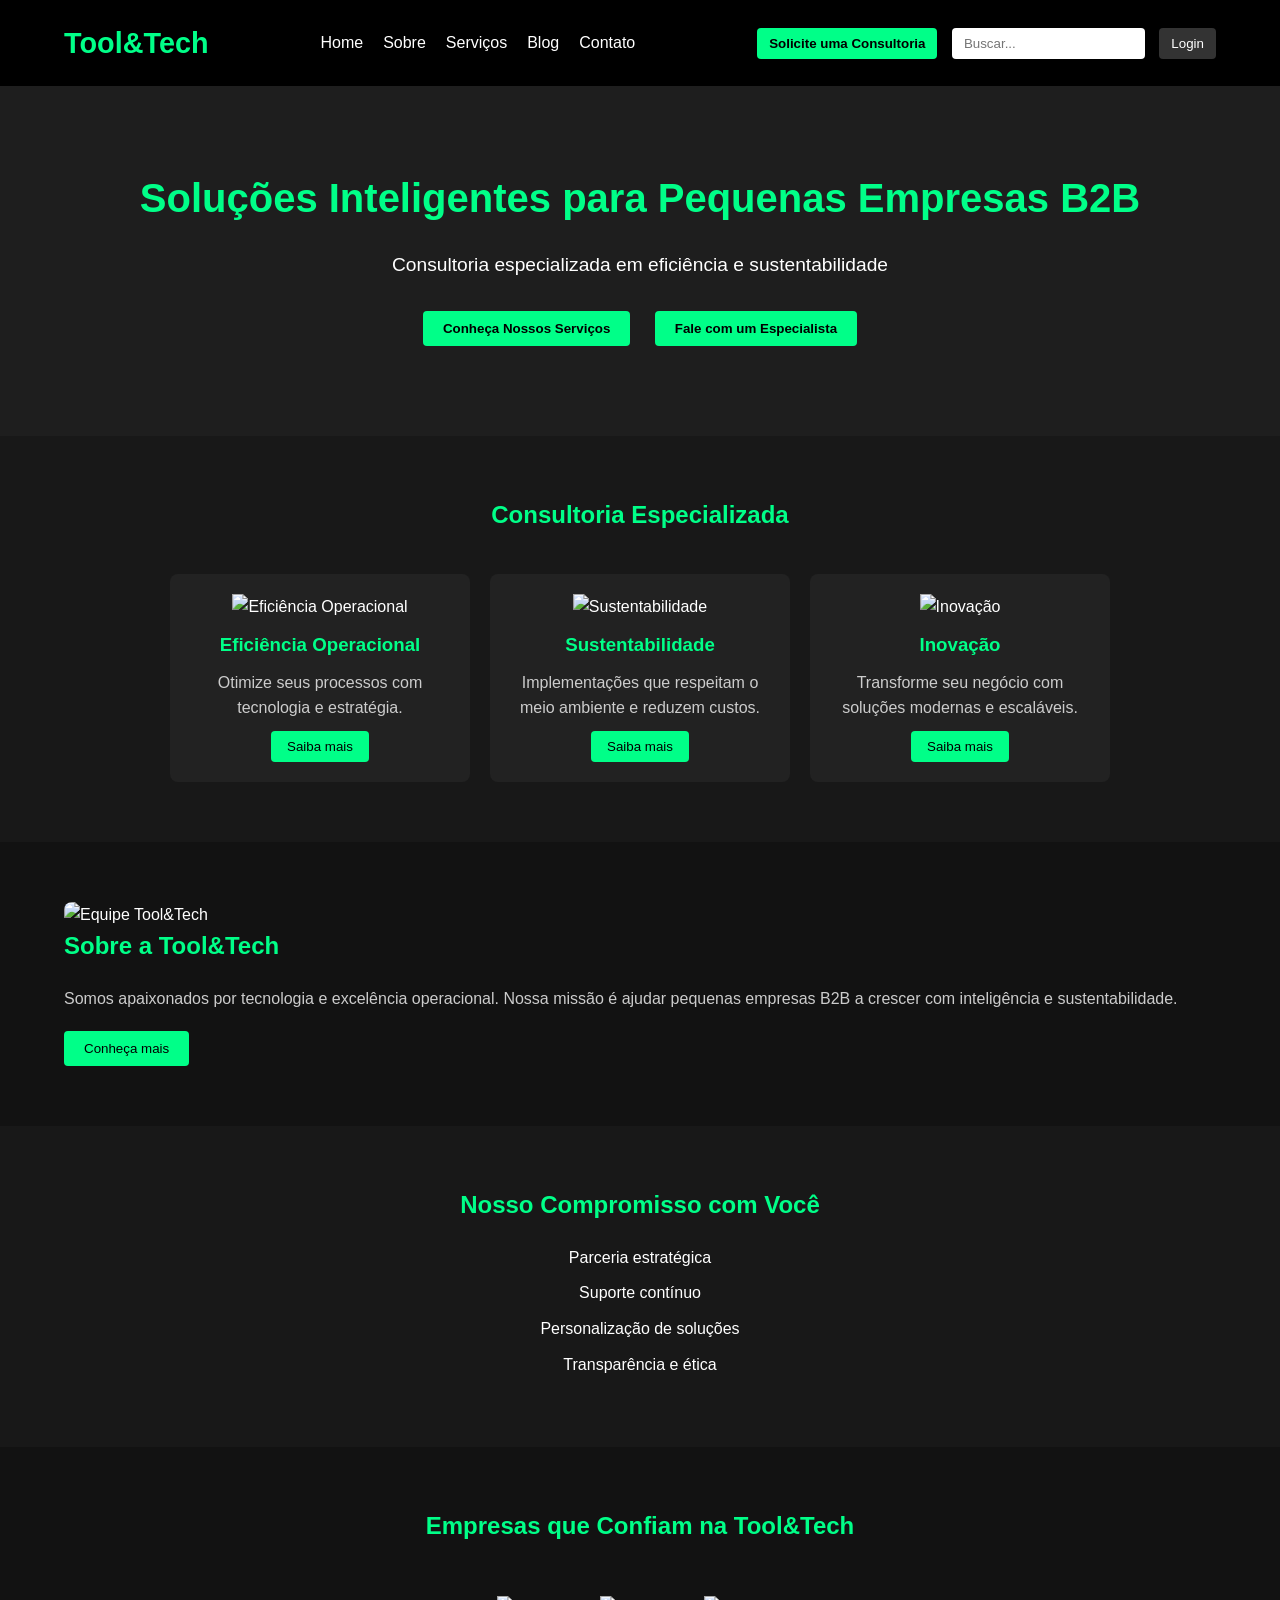
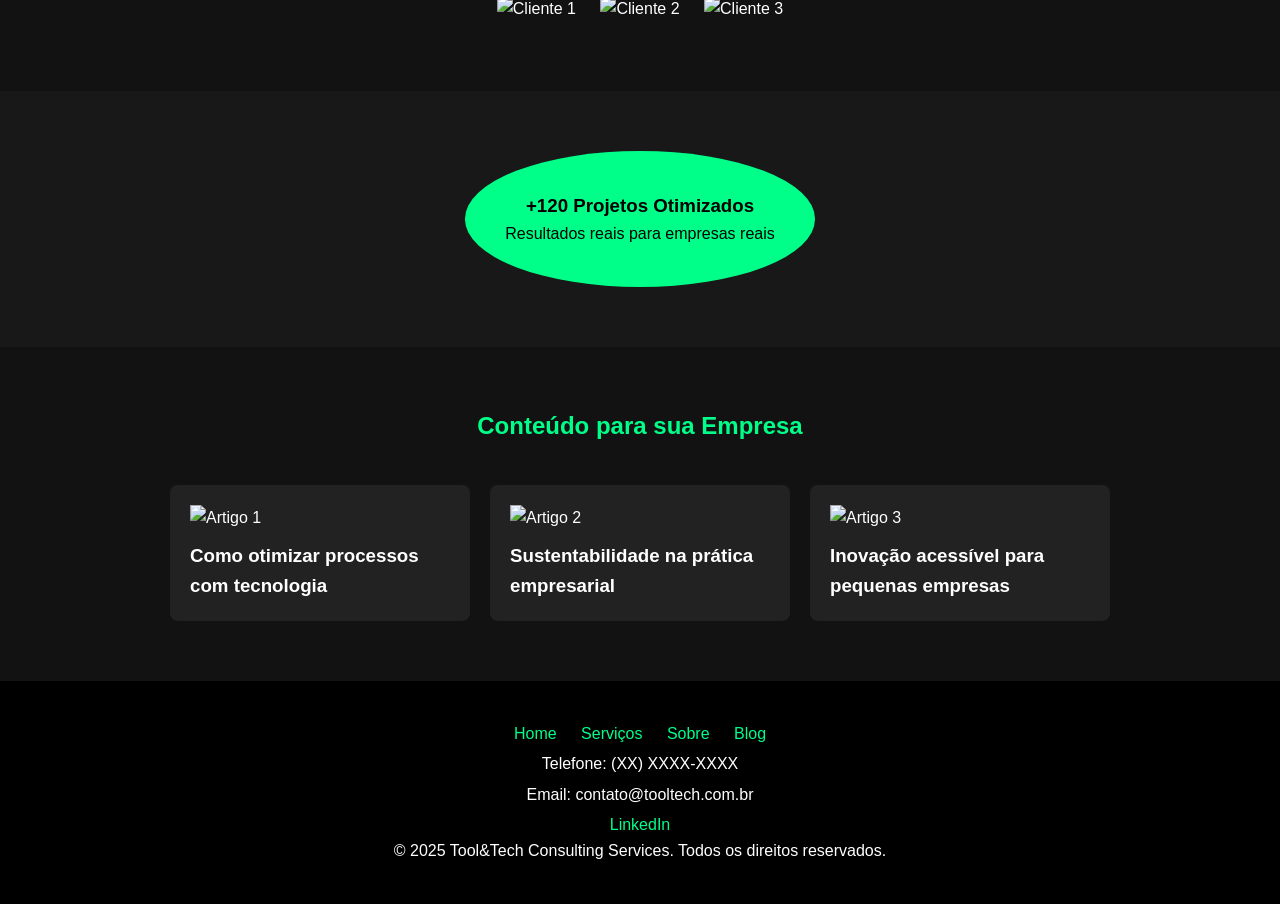
==== index.html @ eaca9ed3 "Rename tooltech_site_visual.html to index.html" ====
<!DOCTYPE html>
<html lang="pt-br">
<head>
  <meta charset="UTF-8">
  <meta name="viewport" content="width=device-width, initial-scale=1.0">
  <title>Tool&Tech Consulting Services</title>
  <link rel="stylesheet" href="styles.css">
</head>
<body>

  <!-- HEADER -->
  <header>
    <nav>
      <div class="logo">Tool&Tech</div>
      <ul class="menu">
        <li><a href="#home">Home</a></li>
        <li><a href="#sobre">Sobre</a></li>
        <li><a href="#servicos">Serviços</a></li>
        <li><a href="#blog">Blog</a></li>
        <li><a href="#contato">Contato</a></li>
      </ul>
      <div class="acoes">
        <button class="btn-destaque">Solicite uma Consultoria</button>
        <input type="search" placeholder="Buscar...">
        <button class="login">Login</button>
      </div>
    </nav>
  </header>

  <!-- HERO SECTION -->
  <section id="home" class="hero">
    <div class="hero-content">
      <h1>Soluções Inteligentes para Pequenas Empresas B2B</h1>
      <p>Consultoria especializada em eficiência e sustentabilidade</p>
      <button>Conheça Nossos Serviços</button>
      <button>Fale com um Especialista</button>
    </div>
  </section>

  <!-- SERVIÇOS -->
  <section id="servicos" class="servicos">
    <h2>Consultoria Especializada</h2>
    <div class="cards-servicos">
      <div class="card">
        <img src="icone1.png" alt="Eficiência Operacional">
        <h3>Eficiência Operacional</h3>
        <p>Otimize seus processos com tecnologia e estratégia.</p>
        <button>Saiba mais</button>
      </div>
      <div class="card">
        <img src="icone2.png" alt="Sustentabilidade">
        <h3>Sustentabilidade</h3>
        <p>Implementações que respeitam o meio ambiente e reduzem custos.</p>
        <button>Saiba mais</button>
      </div>
      <div class="card">
        <img src="icone3.png" alt="Inovação">
        <h3>Inovação</h3>
        <p>Transforme seu negócio com soluções modernas e escaláveis.</p>
        <button>Saiba mais</button>
      </div>
    </div>
  </section>

  <!-- SOBRE A EMPRESA -->
  <section id="sobre" class="sobre">
    <div class="conteudo-sobre">
      <img src="imagem-equipe.jpg" alt="Equipe Tool&Tech">
      <div>
        <h2>Sobre a Tool&Tech</h2>
        <p>Somos apaixonados por tecnologia e excelência operacional. Nossa missão é ajudar pequenas empresas B2B a crescer com inteligência e sustentabilidade.</p>
        <button>Conheça mais</button>
      </div>
    </div>
  </section>

  <!-- VALORES E BENEFÍCIOS -->
  <section class="valores">
    <h2>Nosso Compromisso com Você</h2>
    <ul>
      <li>Parceria estratégica</li>
      <li>Suporte contínuo</li>
      <li>Personalização de soluções</li>
      <li>Transparência e ética</li>
    </ul>
  </section>

  <!-- CLIENTES -->
  <section class="clientes">
    <h2>Empresas que Confiam na Tool&Tech</h2>
    <div class="logos-clientes">
      <img src="cliente1.png" alt="Cliente 1">
      <img src="cliente2.png" alt="Cliente 2">
      <img src="cliente3.png" alt="Cliente 3">
    </div>
  </section>

  <!-- MÉTRICAS -->
  <section class="metricas">
    <div class="circulo-metricas">
      <h3>+120 Projetos Otimizados</h3>
      <p>Resultados reais para empresas reais</p>
    </div>
  </section>

  <!-- BLOG -->
  <section id="blog" class="blog">
    <h2>Conteúdo para sua Empresa</h2>
    <div class="artigos">
      <article>
        <img src="artigo1.jpg" alt="Artigo 1">
        <h3>Como otimizar processos com tecnologia</h3>
      </article>
      <article>
        <img src="artigo2.jpg" alt="Artigo 2">
        <h3>Sustentabilidade na prática empresarial</h3>
      </article>
      <article>
        <img src="artigo3.jpg" alt="Artigo 3">
        <h3>Inovação acessível para pequenas empresas</h3>
      </article>
    </div>
  </section>

  <!-- RODAPÉ -->
  <footer id="contato">
    <div class="links-rapidos">
      <a href="#home">Home</a>
      <a href="#servicos">Serviços</a>
      <a href="#sobre">Sobre</a>
      <a href="#blog">Blog</a>
    </div>
    <div class="contato">
      <p>Telefone: (XX) XXXX-XXXX</p>
      <p>Email: contato@tooltech.com.br</p>
      <a href="https://linkedin.com">LinkedIn</a>
    </div>
    <p>&copy; 2025 Tool&Tech Consulting Services. Todos os direitos reservados.</p>
  </footer>

</body>
</html>
---- styles.css ----
/* Base Reset */
* {
  margin: 0;
  padding: 0;
  box-sizing: border-box;
}

/* Body and Background */
body {
  font-family: 'Segoe UI', Tahoma, Geneva, Verdana, sans-serif;
  background-color: #121212; /* Dark background */
  color: #ffffff; /* White text */
  line-height: 1.6;
}

/* Header */
header {
  background-color: #000000;
  padding: 20px 0;
}

nav {
  display: flex;
  justify-content: space-between;
  align-items: center;
  padding: 0 5%;
}

nav .logo {
  font-size: 1.8em;
  font-weight: bold;
  color: #00ff88; /* Green accent */
}

nav .menu {
  list-style: none;
  display: flex;
  gap: 20px;
}

nav .menu li a {
  color: #ffffff;
  text-decoration: none;
  font-weight: 500;
}

nav .acoes button,
nav .acoes input {
  margin-left: 10px;
  padding: 8px 12px;
  border: none;
  border-radius: 4px;
}

nav .acoes .btn-destaque {
  background-color: #00ff88;
  color: #000000;
  font-weight: bold;
}

nav .acoes .login {
  background-color: #333333;
  color: #ffffff;
}

/* Hero Section */
.hero {
  background-color: #1e1e1e;
  padding: 80px 5%;
  text-align: center;
}

.hero h1 {
  font-size: 2.5em;
  color: #00ff88;
}

.hero p {
  font-size: 1.2em;
  margin: 20px 0;
}

.hero button {
  background-color: #00ff88;
  color: #000000;
  padding: 10px 20px;
  margin: 10px;
  border: none;
  border-radius: 4px;
  font-weight: bold;
}

/* Serviços */
.servicos {
  padding: 60px 5%;
  background-color: #181818;
}

.servicos h2 {
  text-align: center;
  color: #00ff88;
  margin-bottom: 40px;
}

.cards-servicos {
  display: flex;
  flex-wrap: wrap;
  gap: 20px;
  justify-content: center;
}

.card {
  background-color: #222222;
  padding: 20px;
  border-radius: 8px;
  width: 300px;
  text-align: center;
  transition: transform 0.3s ease;
}

.card:hover {
  transform: scale(1.05);
  box-shadow: 0 0 10px #00ff88;
}

.card h3 {
  color: #00ff88;
  margin: 10px 0;
}

.card p {
  color: #cccccc;
}

.card button {
  background-color: #00ff88;
  color: #000000;
  border: none;
  padding: 8px 16px;
  margin-top: 10px;
  border-radius: 4px;
}

/* Sobre */
.sobre {
  display: flex;
  flex-wrap: wrap;
  align-items: center;
  padding: 60px 5%;
  background-color: #121212;
}

.conteudo-sobre img {
  max-width: 100%;
  border-radius: 8px;
  margin-right: 20px;
}

.conteudo-sobre div {
  flex: 1;
}

.conteudo-sobre h2 {
  color: #00ff88;
  margin-bottom: 20px;
}

.conteudo-sobre p {
  color: #cccccc;
}

.conteudo-sobre button {
  background-color: #00ff88;
  color: #000000;
  border: none;
  padding: 10px 20px;
  margin-top: 20px;
  border-radius: 4px;
}

/* Valores */
.valores {
  background-color: #181818;
  padding: 60px 5%;
  text-align: center;
}

.valores h2 {
  color: #00ff88;
  margin-bottom: 20px;
}

.valores ul {
  list-style: none;
  padding: 0;
}

.valores ul li {
  margin: 10px 0;
  color: #ffffff;
}

/* Clientes */
.clientes {
  background-color: #121212;
  padding: 60px 5%;
  text-align: center;
}

.clientes h2 {
  color: #00ff88;
  margin-bottom: 40px;
}

.logos-clientes img {
  max-width: 120px;
  margin: 10px;
}

/* Métricas */
.metricas {
  background-color: #181818;
  padding: 60px 5%;
  text-align: center;
}

.circulo-metricas {
  background-color: #00ff88;
  color: #000000;
  padding: 40px;
  border-radius: 50%;
  display: inline-block;
}

/* Blog */
.blog {
  background-color: #121212;
  padding: 60px 5%;
}

.blog h2 {
  text-align: center;
  color: #00ff88;
  margin-bottom: 40px;
}

.artigos {
  display: flex;
  flex-wrap: wrap;
  gap: 20px;
  justify-content: center;
}

.artigos article {
  background-color: #222222;
  padding: 20px;
  border-radius: 8px;
  width: 300px;
}

.artigos article h3 {
  color: #ffffff;
  margin-top: 10px;
}

/* Rodapé */
footer {
  background-color: #000000;
  color: #ffffff;
  padding: 40px 5%;
  text-align: center;
}

footer a {
  color: #00ff88;
  text-decoration: none;
  margin: 0 10px;
}

footer .contato p {
  margin: 5px 0;
}
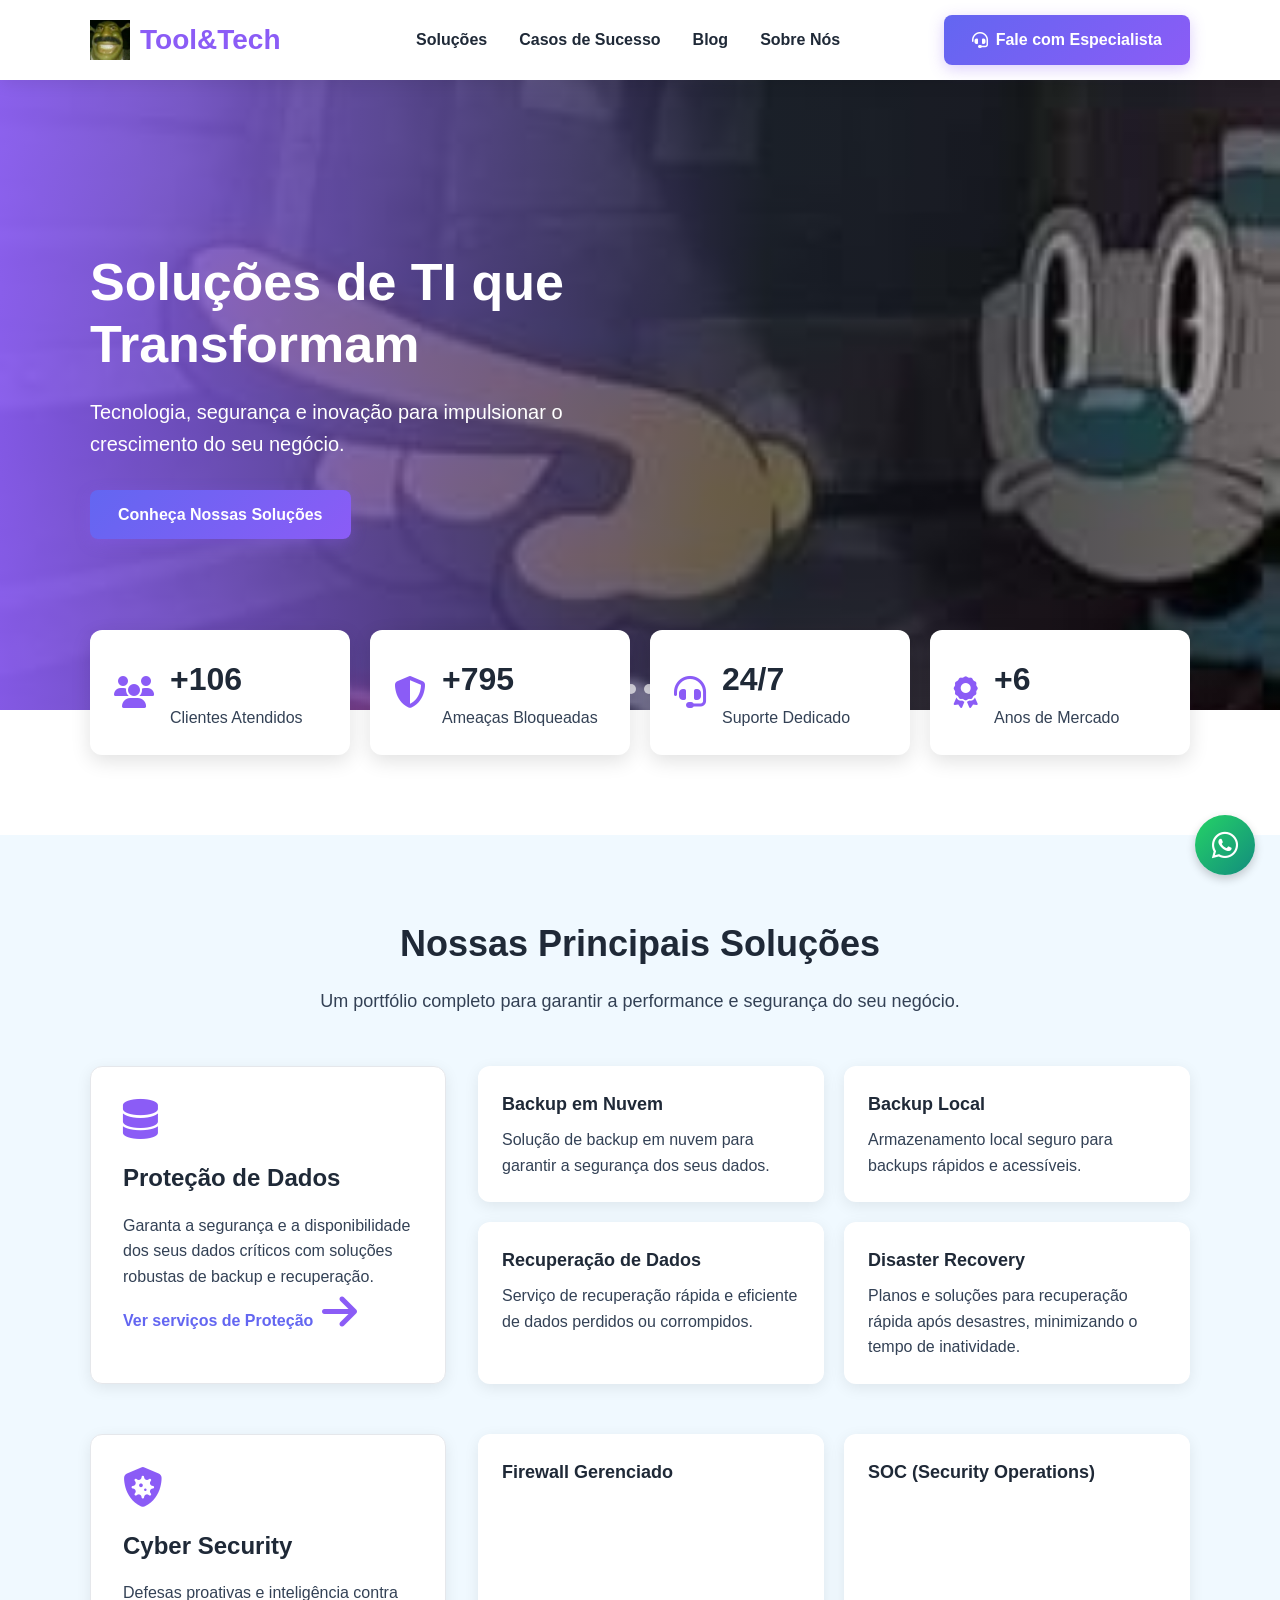
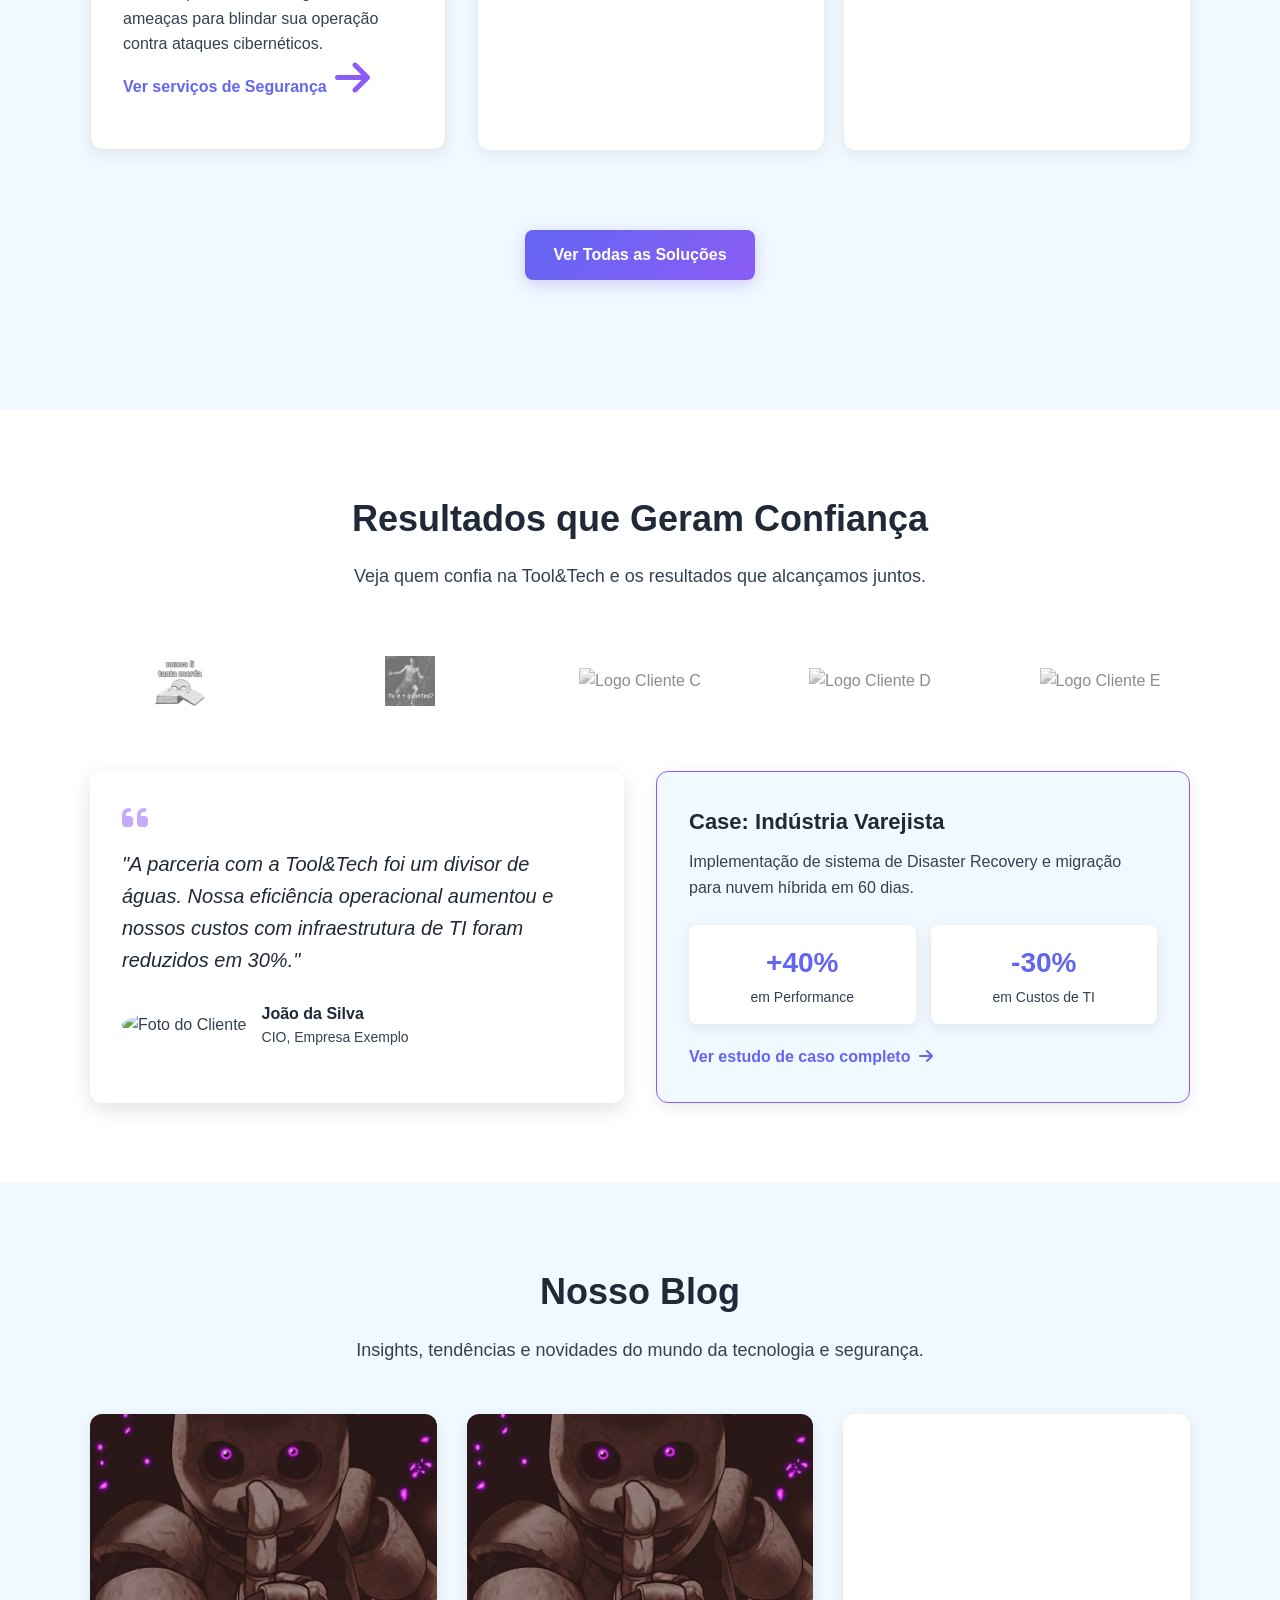
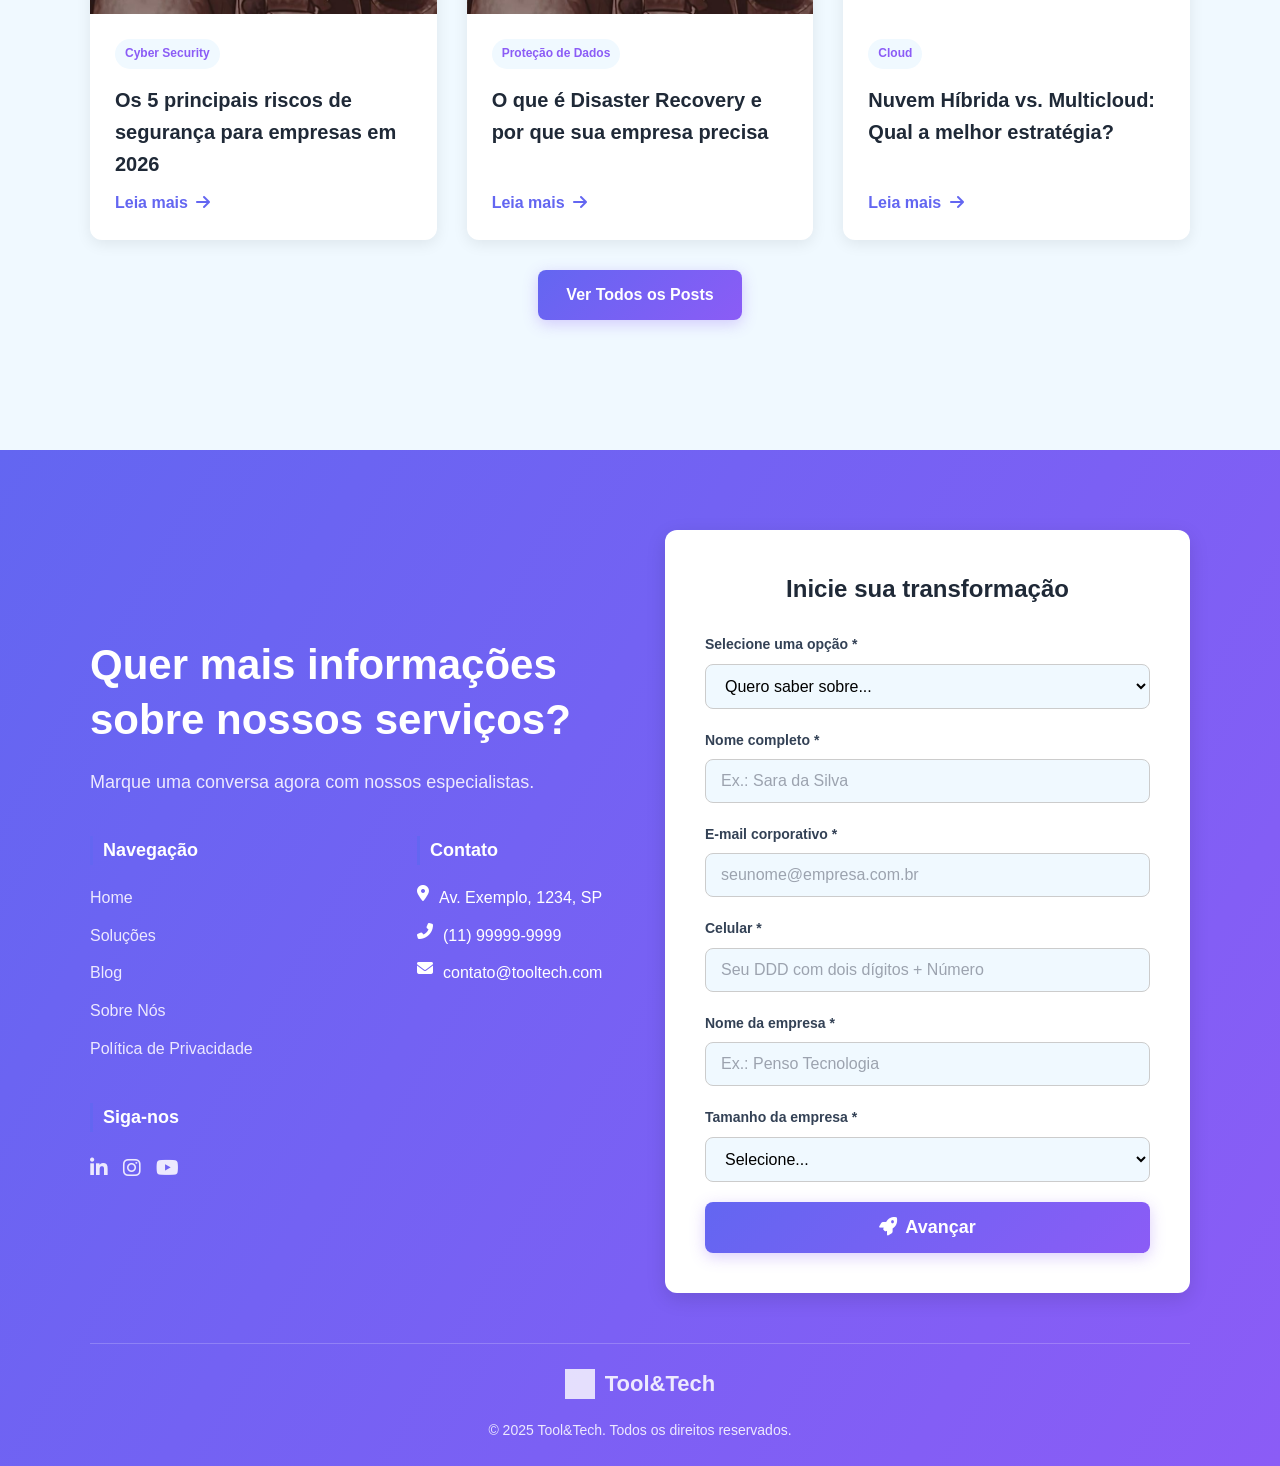
==== commit e3a83771: "Nova Versão do site Tool & Tech" ====
--- a/index.html
+++ b/index.html
@@ -1,143 +1,402 @@
-
-<!DOCTYPE html>
-<html lang="pt-br">
-<head>
-  <meta charset="UTF-8">
-  <meta name="viewport" content="width=device-width, initial-scale=1.0">
-  <title>Tool&Tech Consulting Services</title>
-  <link rel="stylesheet" href="styles.css">
-</head>
-<body>
-
-  <!-- HEADER -->
-  <header>
-    <nav>
-      <div class="logo">Tool&Tech</div>
-      <ul class="menu">
-        <li><a href="#home">Home</a></li>
-        <li><a href="#sobre">Sobre</a></li>
-        <li><a href="#servicos">Serviços</a></li>
-        <li><a href="#blog">Blog</a></li>
-        <li><a href="#contato">Contato</a></li>
-      </ul>
-      <div class="acoes">
-        <button class="btn-destaque">Solicite uma Consultoria</button>
-        <input type="search" placeholder="Buscar...">
-        <button class="login">Login</button>
-      </div>
-    </nav>
-  </header>
-
-  <!-- HERO SECTION -->
-  <section id="home" class="hero">
-    <div class="hero-content">
-      <h1>Soluções Inteligentes para Pequenas Empresas B2B</h1>
-      <p>Consultoria especializada em eficiência e sustentabilidade</p>
-      <button>Conheça Nossos Serviços</button>
-      <button>Fale com um Especialista</button>
-    </div>
-  </section>
-
-  <!-- SERVIÇOS -->
-  <section id="servicos" class="servicos">
-    <h2>Consultoria Especializada</h2>
-    <div class="cards-servicos">
-      <div class="card">
-        <img src="icone1.png" alt="Eficiência Operacional">
-        <h3>Eficiência Operacional</h3>
-        <p>Otimize seus processos com tecnologia e estratégia.</p>
-        <button>Saiba mais</button>
-      </div>
-      <div class="card">
-        <img src="icone2.png" alt="Sustentabilidade">
-        <h3>Sustentabilidade</h3>
-        <p>Implementações que respeitam o meio ambiente e reduzem custos.</p>
-        <button>Saiba mais</button>
-      </div>
-      <div class="card">
-        <img src="icone3.png" alt="Inovação">
-        <h3>Inovação</h3>
-        <p>Transforme seu negócio com soluções modernas e escaláveis.</p>
-        <button>Saiba mais</button>
-      </div>
-    </div>
-  </section>
-
-  <!-- SOBRE A EMPRESA -->
-  <section id="sobre" class="sobre">
-    <div class="conteudo-sobre">
-      <img src="imagem-equipe.jpg" alt="Equipe Tool&Tech">
-      <div>
-        <h2>Sobre a Tool&Tech</h2>
-        <p>Somos apaixonados por tecnologia e excelência operacional. Nossa missão é ajudar pequenas empresas B2B a crescer com inteligência e sustentabilidade.</p>
-        <button>Conheça mais</button>
-      </div>
-    </div>
-  </section>
-
-  <!-- VALORES E BENEFÍCIOS -->
-  <section class="valores">
-    <h2>Nosso Compromisso com Você</h2>
-    <ul>
-      <li>Parceria estratégica</li>
-      <li>Suporte contínuo</li>
-      <li>Personalização de soluções</li>
-      <li>Transparência e ética</li>
-    </ul>
-  </section>
-
-  <!-- CLIENTES -->
-  <section class="clientes">
-    <h2>Empresas que Confiam na Tool&Tech</h2>
-    <div class="logos-clientes">
-      <img src="cliente1.png" alt="Cliente 1">
-      <img src="cliente2.png" alt="Cliente 2">
-      <img src="cliente3.png" alt="Cliente 3">
-    </div>
-  </section>
-
-  <!-- MÉTRICAS -->
-  <section class="metricas">
-    <div class="circulo-metricas">
-      <h3>+120 Projetos Otimizados</h3>
-      <p>Resultados reais para empresas reais</p>
-    </div>
-  </section>
-
-  <!-- BLOG -->
-  <section id="blog" class="blog">
-    <h2>Conteúdo para sua Empresa</h2>
-    <div class="artigos">
-      <article>
-        <img src="artigo1.jpg" alt="Artigo 1">
-        <h3>Como otimizar processos com tecnologia</h3>
-      </article>
-      <article>
-        <img src="artigo2.jpg" alt="Artigo 2">
-        <h3>Sustentabilidade na prática empresarial</h3>
-      </article>
-      <article>
-        <img src="artigo3.jpg" alt="Artigo 3">
-        <h3>Inovação acessível para pequenas empresas</h3>
-      </article>
-    </div>
-  </section>
-
-  <!-- RODAPÉ -->
-  <footer id="contato">
-    <div class="links-rapidos">
-      <a href="#home">Home</a>
-      <a href="#servicos">Serviços</a>
-      <a href="#sobre">Sobre</a>
-      <a href="#blog">Blog</a>
-    </div>
-    <div class="contato">
-      <p>Telefone: (XX) XXXX-XXXX</p>
-      <p>Email: contato@tooltech.com.br</p>
-      <a href="https://linkedin.com">LinkedIn</a>
-    </div>
-    <p>&copy; 2025 Tool&Tech Consulting Services. Todos os direitos reservados.</p>
-  </footer>
-
-</body>
-</html>
+<!DOCTYPE html>
+<html lang="pt-br">
+<head>
+    <meta charset="UTF-8">
+    <meta name="viewport" content="width=device-width, initial-scale=1.0">
+    <title>Tool&Tech - Soluções Integradas de TI</title>
+    
+    <link rel="stylesheet" href="https://cdn.jsdelivr.net/npm/swiper@11/swiper-bundle.min.css" />
+    
+    <link rel="stylesheet" href="https://cdnjs.cloudflare.com/ajax/libs/font-awesome/6.5.1/css/all.min.css">
+    
+    <link rel="stylesheet" href="https://unpkg.com/aos@next/dist/aos.css" />
+
+    <link rel="stylesheet" href="assets/css/style.css">
+    <link rel="stylesheet" href="assets/css/responsive.css">
+</head>
+<body>
+
+    <header id="main-header">
+        <nav class="container nav-bar">
+            <a href="index.html" class="logo">
+                <img src="assets/images/logo/logo-tool-tech.png" alt="Tool&Tech Logo">
+                <span>Tool&Tech</span>
+            </a>
+            
+            <ul class="nav-links">
+                <li><a href="pages/solucoes.html">Soluções</a></li>
+                <li><a href="#cases">Casos de Sucesso</a></li>
+                <li><a href="pages/blog.html">Blog</a></li>
+                <li><a href="pages/sobre-nos.html">Sobre Nós</a></li>
+                </ul>
+            
+            <a href="#contact" class="cta-button header-cta">
+                <i class="fas fa-headset"></i> Fale com Especialista
+            </a>
+            
+            <button id="menu-toggle" aria-label="Abrir menu">
+                <i class="fas fa-bars"></i>
+            </button>
+        </nav>
+        
+        <div id="mobile-menu" class="mobile-nav">
+            <a href="pages/solucoes.html">Soluções</a>
+            <a href="#cases">Casos de Sucesso</a>
+            <a href="pages/blog.html">Blog</a>
+            <a href="pages/sobre-nos.html">Sobre Nós</a>
+            <a href="#contact" class="cta-button">Fale com um Especialista</a>
+        </div>
+    </header>
+
+    <main>
+        <section id="hero">
+            <div class="swiper hero-swiper">
+                <div class="swiper-wrapper">
+                    <div class="swiper-slide" style="background-image: url('assets/images/hero/slide-1.jpg');">
+                        <div class="hero-overlay"></div>
+                        <div class="container hero-content-wrapper">
+                            <div class="hero-content">
+                                <h1>Soluções de TI que Transformam</h1>
+                                <p>Tecnologia, segurança e inovação para impulsionar o crescimento do seu negócio.</p>
+                                <a href="pages/solucoes.html" class="cta-button">Conheça Nossas Soluções</a>
+                            </div>
+                        </div>
+                    </div>
+                    <div class="swiper-slide" style="background-image: url('assets/images/hero/slide-2.jpg');">
+                        <div class="hero-overlay"></div>
+                        <div class="container hero-content-wrapper">
+                            <div class="hero-content">
+                                <h1>Cyber Security de Ponta a Ponta</h1>
+                                <p>Proteja seus dados, sua reputação e seus clientes com nossas defesas ativas.</p>
+                                <a href="pages/solucoes.html" class="cta-button">Veja Nossos Planos</a>
+                            </div>
+                        </div>
+                    </div>
+                    <div class="swiper-slide" style="background-image: url('assets/images/hero/slide-3.jpg');">
+                        <div class="hero-overlay"></div>
+                        <div class="container hero-content-wrapper">
+                            <div class="hero-content">
+                                <h1>Especialistas em Nuvem Híbrida</h1>
+                                <p>Otimize custos e ganhe performance combinando o melhor da nuvem pública e privada.</p>
+                                <a href="pages/solucoes.html" class="cta-button">Explore a Nuvem Híbrida</a>
+                            </div>
+                        </div>
+                    </div>
+                    <div class="swiper-slide" style="background-image: url('assets/images/hero/slide-4.jpg');">
+                        <div class="hero-overlay"></div>
+                        <div class="container hero-content-wrapper">
+                            <div class="hero-content">
+                                <h1>Suporte de TI 24/7</h1>
+                                <p>Nossa equipe de especialistas está pronta para agir antes mesmo do problema acontecer.</p>
+                                <a href="pages/sobre-nos.html" class="cta-button">Conheça Nosso Time</a>
+                            </div>
+                        </div>
+                    </div>
+                </div>
+                <div class="swiper-pagination"></div>
+            </div>
+        </section>
+
+        <section id="metrics">
+            <div class="container">
+                <div class="metrics-grid" id="metrics-counter">
+                    <div class="metric-card" data-aos="fade-up" data-aos-delay="0">
+                        <i class="fas fa-users"></i>
+                        <div>
+                            <h3 data-goal="200">+0</h3>
+                            <p>Clientes Atendidos</p>
+                        </div>
+                    </div>
+                    <div class="metric-card" data-aos="fade-up" data-aos-delay="100">
+                        <i class="fas fa-shield-alt"></i>
+                        <div>
+                            <h3 data-goal="1500">+0</h3>
+                            <p>Ameaças Bloqueadas</p>
+                        </div>
+                    </div>
+                    <div class="metric-card" data-aos="fade-up" data-aos-delay="200">
+                        <i class="fas fa-headset"></i>
+                        <div>
+                            <h3>24/7</h3>
+                            <p>Suporte Dedicado</p>
+                        </div>
+                    </div>
+                    <div class="metric-card" data-aos="fade-up" data-aos-delay="300">
+                        <i class="fas fa-award"></i>
+                        <div>
+                            <h3 data-goal="10">+0</h3>
+                            <p>Anos de Mercado</p>
+                        </div>
+                    </div>
+                </div>
+            </div>
+        </section>
+
+        <section id="solutions" class="section-padding section-bg">
+            <div class="container">
+                <div class="section-header" data-aos="fade-up">
+                    <h2>Nossas Principais Soluções</h2>
+                    <p>Um portfólio completo para garantir a performance e segurança do seu negócio.</p>
+                </div>
+
+                <div class="solution-module" data-aos="fade-up">
+                    <div class="solution-content">
+                        <div class="solution-category-card">
+                            <i class="fas fa-database"></i>
+                            <h3>Proteção de Dados</h3>
+                            <p>Garanta a segurança e a disponibilidade dos seus dados críticos com soluções robustas de backup e recuperação.</p>
+                            <a href="pages/solucoes.html" class="card-link">Ver serviços de Proteção <i class="fas fa-arrow-right"></i></a>
+                        </div>
+                        <div class="solution-services-grid">
+                            <div class="solution-service-card" data-aos="fade-up" data-aos-delay="50">
+                                <h4>Backup em Nuvem</h4>
+                                <p>Solução de backup em nuvem para garantir a segurança dos seus dados.</p>
+                            </div>
+                            <div class="solution-service-card" data-aos="fade-up" data-aos-delay="100">
+                                <h4>Backup Local</h4>
+                                <p>Armazenamento local seguro para backups rápidos e acessíveis.</p>
+                            </div>
+                            <div class="solution-service-card" data-aos="fade-up" data-aos-delay="150">
+                                <h4>Recuperação de Dados</h4>
+                                <p>Serviço de recuperação rápida e eficiente de dados perdidos ou corrompidos.</p>
+                            </div>
+                            <div class="solution-service-card" data-aos="fade-up" data-aos-delay="100">
+                                <h4>Disaster Recovery</h4>
+                                <p>Planos e soluções para recuperação rápida após desastres, minimizando o tempo de inatividade.</p>
+                            </div>
+                        </div>
+                    </div>
+                </div>
+
+                <div class="solution-module" data-aos="fade-up" data-aos-delay="100">
+                    <div class="solution-content">
+                        <div class="solution-category-card">
+                            <i class="fas fa-shield-virus"></i>
+                            <h3>Cyber Security</h3>
+                            <p>Defesas proativas e inteligência contra ameaças para blindar sua operação contra ataques cibernéticos.</p>
+                            <a href="pages/solucoes.html" class="card-link">Ver serviços de Segurança <i class="fas fa-arrow-right"></i></a>
+                        </div>
+                        <div class="solution-services-grid">
+                            <div class="solution-service-card" data-aos="fade-up" data-aos-delay="150">
+                                <h4>Firewall Gerenciado</h4>
+                            </div>
+                            <div class="solution-service-card" data-aos="fade-up" data-aos-delay="200">
+                                <h4>SOC (Security Operations)</h4>
+                            </div>
+                        </div>
+                    </div>
+                </div>
+                 <div class="section-header" data-aos="fade-up">
+                    <a href="pages/solucoes.html" class="cta-button" style="margin-top: 30px;">Ver Todas as Soluções</a>
+                </div>
+            </div>
+        </section>
+
+        <section id="cases" class="section-padding">
+            <div class="container">
+                <div class="section-header" data-aos="fade-up">
+                    <h2>Resultados que Geram Confiança</h2>
+                    <p>Veja quem confia na Tool&Tech e os resultados que alcançamos juntos.</p>
+                </div>
+                
+                <div class="swiper logo-swiper" data-aos="fade-up">
+                    <div class="swiper-wrapper">
+                        <div class="swiper-slide"><img src="assets/images/clients/cliente-a.png" alt="Logo Cliente A"></div>
+                        <div class="swiper-slide"><img src="assets/images/clients/cliente-b.png" alt="Logo Cliente B"></div>
+                        <div class="swiper-slide"><img src="assets/images/clients/cliente-c.png" alt="Logo Cliente C"></div>
+                        <div class="swiper-slide"><img src="assets/images/clients/cliente-d.png" alt="Logo Cliente D"></div>
+                        <div class="swiper-slide"><img src="assets/images/clients/cliente-e.png" alt="Logo Cliente E"></div>
+                    </div>
+                </div>
+
+                <div class="cases-grid">
+                    <div class="testimonial-card" data-aos="fade-right">
+                        <i class="fas fa-quote-left"></i>
+                        <blockquote>
+                            "A parceria com a Tool&Tech foi um divisor de águas. Nossa eficiência operacional aumentou e nossos custos com infraestrutura de TI foram reduzidos em 30%."
+                        </blockquote>
+                        <div class="author-info">
+                            <img src="https://placehold.co/50x50/EFEFEF/999999?text=Foto" alt="Foto do Cliente">
+                            <div>
+                                <h4>João da Silva</h4>
+                                <p>CIO, Empresa Exemplo</p>
+                            </div>
+                        </div>
+                    </div>
+                    
+                    <a href="pages/case-study.html" class="case-study-card-link" data-aos="fade-left">
+                        <div class="case-study-card">
+                            <h3>Case: Indústria Varejista</h3>
+                            <p>Implementação de sistema de Disaster Recovery e migração para nuvem híbrida em 60 dias.</p>
+                            <div class="case-metrics-grid">
+                                <div class="case-metric-item">
+                                    <span>+40%</span>
+                                    <p>em Performance</p>
+                                </div>
+                                <div class="case-metric-item">
+                                    <span>-30%</span>
+                                    <p>em Custos de TI</p>
+                                </div>
+                            </div>
+                            <span class="card-link" style="margin-top: 20px;">Ver estudo de caso completo <i class="fas fa-arrow-right"></i></span>
+                        </div>
+                    </a>
+                </div>
+            </div>
+        </section>
+
+        <section id="blog" class="section-padding section-bg">
+            <div class="container">
+                <div class="section-header" data-aos="fade-up">
+                    <h2>Nosso Blog</h2>
+                    <p>Insights, tendências e novidades do mundo da tecnologia e segurança.</p>
+                </div>
+                
+                <div class="blog-grid">
+                    <div class="article-card" data-aos="fade-up" data-aos-delay="100">
+                        <a href="pages/artigo.html" class="article-image-link">
+                            <div class="article-image" style="background-image: url('assets/images/blog/artigo-1.jpg');"></div>
+                        </a>
+                        <div class="article-content">
+                            <span class="article-category">Cyber Security</span>
+                            <h3>Os 5 principais riscos de segurança para empresas em 2026</h3>
+                            <a href="pages/artigo.html" class="card-link">Leia mais <i class="fas fa-arrow-right"></i></a>
+                        </div>
+                    </div>
+
+                    <div class="article-card" data-aos="fade-up" data-aos-delay="200">
+                        <a href="pages/artigo.html" class="article-image-link">
+                            <div class="article-image" style="background-image: url('assets/images/blog/artigo-2.jpg');"></div>
+                        </a>
+                        <div class="article-content">
+                            <span class="article-category">Proteção de Dados</span>
+                            <h3>O que é Disaster Recovery e por que sua empresa precisa</h3>
+                            <a href="pages/artigo.html" class="card-link">Leia mais <i class="fas fa-arrow-right"></i></a>
+                        </div>
+                    </div>
+                    
+                    <div class="article-card" data-aos="fade-up" data-aos-delay="300">
+                        <a href="pages/artigo.html" class="article-image-link">
+                            <div class="article-image" style="background-image: url('httpsa://placehold.co/600x400/1F2937/FFFFFF?text=Artigo+3');"></div>
+                        </a>
+                        <div class="article-content">
+                            <span class="article-category">Cloud</span>
+                            <h3>Nuvem Híbrida vs. Multicloud: Qual a melhor estratégia?</h3>
+                            <a href="pages/artigo.html" class="card-link">Leia mais <i class="fas fa-arrow-right"></i></a>
+                        </div>
+                    </div>
+                </div>
+                <div class="section-header" data-aos="fade-up">
+                    <a href="pages/blog.html" class="cta-button" style="margin-top: 30px;">Ver Todos os Posts</a>
+                </div>
+            </div>
+        </section>
+    </main>
+    
+    <section id="contact" class="contact-footer-section">
+        <div class="container">
+            
+            <div class="contact-grid">
+                
+                <div class="contact-info" data-aos="fade-right">
+                    <h2>Quer mais informações sobre nossos serviços?</h2>
+                    <p>Marque uma conversa agora com nossos especialistas.</p>
+
+                    <div class="footer-links-grid">
+                        <div class="footer-column">
+                            <h4>Navegação</h4>
+                            <ul>
+                                <li><a href="index.html">Home</a></li>
+                                <li><a href="pages/solucoes.html">Soluções</a></li>
+                                <li><a href="pages/blog.html">Blog</a></li>
+                                <li><a href="pages/sobre-nos.html">Sobre Nós</a></li>
+                                <li><a href="#">Política de Privacidade</a></li>
+                            </ul>
+                        </div>
+                        <div class="footer-column">
+                            <h4>Contato</h4>
+                            <ul>
+                                <li><i class="fas fa-map-marker-alt"></i> Av. Exemplo, 1234, SP</li>
+                                <li><i class="fas fa-phone-alt"></i> (11) 99999-9999</li>
+                                <li><i class="fas fa-envelope"></i> contato@tooltech.com</li>
+                            </ul>
+                        </div>
+                        <div class="footer-column">
+                            <h4>Siga-nos</h4>
+                            <div class="social-links">
+                                <a href="#" aria-label="LinkedIn"><i class="fab fa-linkedin-in"></i></a>
+                                <a href="#" aria-label="Instagram"><i class="fab fa-instagram"></i></a>
+                                <a href="#" aria-label="YouTube"><i class="fab fa-youtube"></i></a>
+                            </div>
+                        </div>
+                    </div>
+                </div>
+
+                <div class="contact-form-wrapper" data-aos="fade-left">
+                    <form id="contact-form" class="contact-form-card">
+                        <h3>Inicie sua transformação</h3>
+                        
+                        <div class="form-group">
+                            <label for="select-option">Selecione uma opção *</label>
+                            <select id="select-option" name="select-option" required>
+                                <option value="" disabled selected>Quero saber sobre...</option>
+                                <option value="cyber-security">Cyber Security</option>
+                                <option value="data-protection">Proteção de Dados</option>
+                                <option value="cloud">Computação em Nuvem</option>
+                                <option value="other">Outro Assunto</option>
+                            </select>
+                        </div>
+                        <div class="form-group">
+                            <label for="name">Nome completo *</label>
+                            <input type="text" id="name" name="name" placeholder="Ex.: Sara da Silva" required>
+                        </div>
+                        <div class="form-group">
+                            <label for="email">E-mail corporativo *</label>
+                            <input type="email" id="email" name="email" placeholder="seunome@empresa.com.br" required>
+                        </div>
+                        <div class="form-group">
+                            <label for="phone">Celular *</label>
+                            <input type="tel" id="phone" name="phone" placeholder="Seu DDD com dois dígitos + Número" required>
+                        </div>
+                        <div class="form-group">
+                            <label for="company">Nome da empresa *</label>
+                            <input type="text" id="company" name="company" placeholder="Ex.: Penso Tecnologia" required>
+                        </div>
+                        <div class="form-group">
+                            <label for="company-size">Tamanho da empresa *</label>
+                            <select id="company-size" name="company-size" required>
+                                <option value="" disabled selected>Selecione...</option>
+                                <option value="1-10">1-10 funcionários</option>
+                                <option value="11-50">11-50 funcionários</option>
+                                <option value="51-200">51-200 funcionários</option>
+                                <option value="201+">Mais de 200 funcionários</option>
+                            </select>
+                        </div>
+                        
+                        <button type="submit" class="cta-button form-button">
+                            <i class="fas fa-rocket"></i> Avançar
+                        </button>
+                    </form>
+                </div>
+            </div>
+
+            <div class="footer-bottom">
+                 <a href="#hero" class="logo-footer">
+                    <img src="assets/images/logo/logo-tool-tech.png" alt="Tool&Tech Logo">
+                    <span>Tool&Tech</span>
+                </a>
+                <p>&copy; 2025 Tool&Tech. Todos os direitos reservados.</p>
+            </div>
+        </div>
+    </section>
+    
+    <a href="https://api.whatsapp.com/send?phone=SEUNUMERO" class="whatsapp-fab" target="_blank" aria-label="Fale Conosco pelo WhatsApp">
+        <i class="fab fa-whatsapp"></i>
+    </a>
+
+    <script src="https://cdn.jsdelivr.net/npm/swiper@11/swiper-bundle.min.js"></script>
+    <script src="https://unpkg.com/aos@next/dist/aos.js"></script>
+    <script src="assets/js/main.js"></script>
+    <script src="assets/js/animations.js"></script>
+</body>
+</html>
--- a/assets/css/style.css
+++ b/assets/css/style.css
@@ -0,0 +1,901 @@
+/* assets/css/style.css */
+
+/*
+ * PALETA DE CORES ORIGINAL (Roxo + Índigo)
+ */
+:root {
+    --cor-primaria: #8B5CF6;       /* Roxo */
+    --cor-secundaria: #6366F1;     /* Índigo */
+    --cor-dark: #1F2937;           /* Fundo Escuro / Texto Principal */
+    --cor-bg-light: #F0F9FF;       /* Fundo Azul Claro */
+    --cor-branca: #FFFFFF;
+    --cor-texto: #334155;          /* Cinza Escuro Suave */
+    --cor-texto-claro: #a9b3c1;
+    --sombra: 0 4px 15px rgba(0, 0, 0, 0.08);
+    --sombra-forte: 0 6px 20px rgba(0, 0, 0, 0.12);
+}
+
+/* --- ESTILOS GLOBAIS --- */
+* {
+    margin: 0;
+    padding: 0;
+    box-sizing: border-box;
+}
+
+html {
+    scroll-behavior: smooth;
+    scroll-padding-top: 80px; /* Compensa o header fixo */
+}
+
+body {
+    font-family: -apple-system, BlinkMacSystemFont, 'Segoe UI', Roboto, Helvetica, Arial, sans-serif;
+    background-color: var(--cor-branca);
+    color: var(--cor-texto);
+    line-height: 1.6;
+}
+
+.container {
+    max-width: 1140px;
+    margin: 0 auto;
+    padding: 0 20px;
+}
+
+.section-padding {
+    padding: 80px 0;
+}
+
+.section-bg {
+    background-color: var(--cor-bg-light);
+}
+
+.section-header {
+    text-align: center;
+    max-width: 700px;
+    margin: 0 auto 50px auto;
+}
+
+.section-header h2 {
+    font-size: 36px;
+    color: var(--cor-dark);
+    margin-bottom: 15px;
+}
+
+.section-header p {
+    font-size: 18px;
+    color: var(--cor-texto);
+}
+
+.card-link {
+    display: inline-block;
+    font-weight: 600;
+    color: var(--cor-secundaria);
+    text-decoration: none;
+    margin-top: auto; /* Empurra para baixo no flex */
+    transition: color 0.3s ease;
+}
+.card-link:hover {
+    color: var(--cor-primaria);
+}
+.card-link i {
+    margin-left: 4px;
+    transition: transform 0.3s ease;
+}
+.card-link:hover i {
+    transform: translateX(3px);
+}
+
+/* --- BOTÃO CTA (Com Gradiente) --- */
+.cta-button {
+    display: inline-flex; /* Aprimorado para ícone */
+    align-items: center;
+    justify-content: center;
+    gap: 8px;
+    background: linear-gradient(135deg, var(--cor-secundaria), var(--cor-primaria));
+    color: var(--cor-branca);
+    padding: 12px 28px;
+    border-radius: 8px;
+    font-weight: 600;
+    text-decoration: none;
+    border: none;
+    cursor: pointer;
+    transition: all 0.3s ease;
+    box-shadow: 0 4px 15px rgba(139, 92, 246, 0.3); /* Sombra/Glow Aprimorado */
+}
+.cta-button:hover {
+    background: linear-gradient(135deg, var(--cor-primaria), var(--cor-secundaria));
+    transform: translateY(-2px);
+    box-shadow: 0 6px 20px rgba(139, 92, 246, 0.5); /* Sombra mais forte */
+}
+
+/* Animação de Pulsação para o CTA do Header */
+.header-cta {
+    animation: pulse-animation 2.5s infinite;
+}
+
+@keyframes pulse-animation {
+    0% {
+        transform: scale(1);
+        box-shadow: 0 4px 15px rgba(139, 92, 246, 0.3);
+    }
+    50% {
+        transform: scale(1.03);
+        box-shadow: 0 6px 25px rgba(139, 92, 246, 0.6);
+    }
+    100% {
+        transform: scale(1);
+        box-shadow: 0 4px 15px rgba(139, 92, 246, 0.3);
+    }
+}
+
+
+/* --- HEADER --- */
+#main-header {
+    background-color: var(--cor-branca);
+    box-shadow: var(--sombra);
+    position: sticky;
+    top: 0;
+    z-index: 1000;
+    height: 80px;
+}
+
+.nav-bar {
+    height: 100%;
+    display: flex;
+    justify-content: space-between;
+    align-items: center;
+}
+
+/* Logo Aprimorado (Imagem + Texto) */
+.logo {
+    display: flex;
+    align-items: center;
+    gap: 10px;
+    text-decoration: none;
+}
+.logo img {
+    height: 40px;
+    width: auto;
+}
+.logo span {
+    font-size: 28px;
+    font-weight: 800;
+    color: var(--cor-primaria);
+    line-height: 1;
+}
+
+.nav-links {
+    display: flex;
+    list-style: none;
+}
+
+.nav-links li {
+    margin-left: 32px;
+}
+
+.nav-links a {
+    text-decoration: none;
+    color: var(--cor-dark);
+    font-weight: 600;
+    transition: color 0.3s ease;
+}
+
+.nav-links a:hover {
+    color: var(--cor-primaria);
+}
+
+#menu-toggle,
+.mobile-nav {
+    display: none;
+}
+
+/* --- 1. HERO --- */
+#hero .swiper-slide {
+    height: 70vh;
+    min-height: 500px;
+    background-size: cover;
+    background-position: center;
+    position: relative;
+    color: var(--cor-branca);
+}
+.hero-overlay {
+    position: absolute;
+    inset: 0;
+    background: linear-gradient(90deg, var(--cor-primaria) 0%, rgba(25, 33, 44, 0.7) 60%, transparent 100%);
+    opacity: 0.9;
+}
+.hero-content-wrapper {
+    height: 100%;
+    display: flex;
+    align-items: center;
+    position: relative;
+    z-index: 2;
+}
+.hero-content {
+    max-width: 550px;
+}
+.hero-content h1 {
+    font-size: 52px;
+    font-weight: 800;
+    margin-bottom: 20px;
+    line-height: 1.2;
+}
+.hero-content p {
+    font-size: 20px;
+    margin-bottom: 30px;
+}
+#hero .swiper-pagination-bullet {
+    background: rgba(255, 255, 255, 0.7);
+    width: 10px;
+    height: 10px;
+    opacity: 1;
+}
+#hero .swiper-pagination-bullet-active {
+    background: var(--cor-primaria);
+    transform: scale(1.3);
+}
+
+/* --- 2. MÉTRICAS (Cards Flutuantes) --- */
+#metrics {
+    position: relative;
+    z-index: 20;
+    margin-top: -80px; /* Efeito Flutuante */
+    padding-bottom: 80px;
+}
+.metrics-grid {
+    display: grid;
+    grid-template-columns: repeat(4, 1fr);
+    gap: 20px;
+}
+.metric-card {
+    background: var(--cor-branca);
+    padding: 24px;
+    border-radius: 12px;
+    box-shadow: var(--sombra-forte);
+    display: flex;
+    align-items: center;
+    gap: 16px;
+    transition: transform 0.3s ease;
+}
+.metric-card:hover {
+    transform: scale(1.05);
+}
+.metric-card i {
+    font-size: 32px;
+    color: var(--cor-primaria);
+}
+.metric-card h3 {
+    font-size: 32px;
+    font-weight: 700;
+    color: var(--cor-dark);
+}
+.metric-card p {
+    font-size: 16px;
+    color: var(--cor-texto);
+}
+
+/* --- 3. SOLUÇÕES (Modular) --- */
+.solution-module {
+    margin-bottom: 50px;
+}
+.solution-content {
+    display: grid;
+    grid-template-columns: 1fr 2fr;
+    gap: 32px;
+}
+.solution-category-card {
+    background-color: var(--cor-branca);
+    border: 1px solid #e5e7eb;
+    padding: 32px;
+    border-radius: 12px;
+    box-shadow: var(--sombra);
+    display: flex;
+    flex-direction: column;
+}
+.solution-category-card i {
+    font-size: 40px;
+    color: var(--cor-primaria);
+    margin-bottom: 20px;
+}
+.solution-category-card h3 {
+    font-size: 24px;
+    color: var(--cor-dark);
+    margin-bottom: 15px;
+}
+.solution-services-grid {
+    display: grid;
+    grid-template-columns: 1fr 1fr;
+    gap: 20px;
+}
+.solution-service-card {
+    background-color: var(--cor-branca);
+    padding: 24px;
+    border-radius: 12px;
+    box-shadow: var(--sombra);
+    transition: transform 0.3s ease;
+}
+.solution-service-card:hover {
+    transform: translateY(-5px);
+}
+.solution-service-card h4 {
+    font-size: 18px;
+    font-weight: 700;
+    color: var(--cor-dark);
+    margin-bottom: 8px;
+}
+
+/* --- 4. CASOS DE SUCESSO --- */
+.logo-swiper {
+    margin-bottom: 50px;
+}
+.logo-swiper .swiper-slide {
+    display: flex;
+    justify-content: center;
+    align-items: center;
+    height: 80px;
+}
+.logo-swiper img {
+    max-height: 50px;
+    width: auto;
+    filter: grayscale(100%) opacity(0.6);
+    transition: filter 0.3s ease;
+}
+.logo-swiper img:hover {
+    filter: grayscale(0%) opacity(1);
+}
+
+.cases-grid {
+    display: grid;
+    grid-template-columns: 1fr 1fr;
+    gap: 32px;
+}
+.testimonial-card {
+    background: var(--cor-branca);
+    padding: 32px;
+    border-radius: 12px;
+    box-shadow: var(--sombra-forte);
+}
+.testimonial-card i {
+    font-size: 30px;
+    color: var(--cor-primaria);
+    opacity: 0.5;
+    margin-bottom: 15px;
+}
+.testimonial-card blockquote {
+    font-size: 20px;
+    font-weight: 500;
+    font-style: italic;
+    color: var(--cor-dark);
+    margin-bottom: 25px;
+}
+.author-info {
+    display: flex;
+    align-items: center;
+    gap: 15px;
+}
+.author-info img {
+    border-radius: 50%;
+}
+.author-info h4 {
+    font-size: 16px;
+    font-weight: 700;
+    color: var(--cor-dark);
+}
+.author-info p {
+    font-size: 14px;
+}
+
+/* Card de Case Linkável */
+.case-study-card-link {
+    text-decoration: none;
+    color: inherit;
+    display: block;
+}
+.case-study-card {
+    background: var(--cor-bg-light);
+    padding: 32px;
+    border-radius: 12px;
+    border: 1px solid var(--cor-primaria);
+    box-shadow: var(--sombra);
+    transition: all 0.3s ease;
+    height: 100%; /* Garante altura uniforme */
+}
+.case-study-card-link:hover .case-study-card {
+    transform: translateY(-5px);
+    box-shadow: var(--sombra-forte);
+}
+.case-study-card h3 {
+    font-size: 22px;
+    font-weight: 700;
+    color: var(--cor-dark);
+    margin-bottom: 10px;
+}
+.case-metrics-grid {
+    display: grid;
+    grid-template-columns: 1fr 1fr;
+    gap: 15px;
+    margin-top: 25px;
+}
+.case-metric-item {
+    background: var(--cor-branca);
+    padding: 16px;
+    border-radius: 8px;
+    text-align: center;
+    box-shadow: var(--sombra);
+}
+.case-metric-item span {
+    font-size: 28px;
+    font-weight: 700;
+    color: var(--cor-secundaria);
+    display: block;
+}
+.case-metric-item p {
+    font-size: 14px;
+    font-weight: 500;
+}
+
+/* --- 5. NOSSO TIME --- */
+.team-grid {
+    display: grid;
+    grid-template-columns: 1fr 2fr;
+    gap: 50px;
+    align-items: center;
+}
+.team-icon {
+    text-align: center;
+}
+.team-icon i {
+    font-size: 120px;
+    /* Gradiente no ícone */
+    background: linear-gradient(135deg, var(--cor-secundaria), var(--cor-primaria));
+    background-clip: text;
+    -webkit-background-clip: text;
+    -webkit-text-fill-color: transparent;
+}
+.team-content h2 {
+    font-size: 36px;
+    color: var(--cor-dark);
+    margin-bottom: 30px;
+}
+.team-content ul {
+    list-style: none;
+    display: flex;
+    flex-direction: column;
+    gap: 20px;
+}
+.team-content li {
+    display: flex;
+    align-items: flex-start;
+    gap: 15px;
+}
+.team-content li i {
+    font-size: 20px;
+    color: var(--cor-primaria);
+    margin-top: 4px;
+}
+.team-content li h4 {
+    font-size: 18px;
+    font-weight: 700;
+    color: var(--cor-dark);
+    margin-bottom: 4px;
+}
+
+/* --- 6. BLOG (NOVA SEÇÃO) --- */
+.blog-grid {
+    display: grid;
+    grid-template-columns: repeat(3, 1fr);
+    gap: 30px;
+}
+.article-card {
+    background: var(--cor-branca);
+    border-radius: 12px;
+    box-shadow: var(--sombra);
+    overflow: hidden;
+    transition: all 0.3s ease;
+    display: flex;
+    flex-direction: column;
+}
+.article-card:hover {
+    transform: translateY(-5px);
+    box-shadow: var(--sombra-forte);
+}
+.article-image-link {
+    display: block;
+    height: 200px;
+    overflow: hidden;
+}
+.article-image {
+    width: 100%;
+    height: 100%;
+    background-size: cover;
+    background-position: center;
+    transition: transform 0.4s ease;
+}
+.article-card:hover .article-image {
+    transform: scale(1.05);
+}
+.article-content {
+    padding: 25px;
+    display: flex;
+    flex-direction: column;
+    flex-grow: 1; /* Faz o conteúdo crescer */
+}
+.article-category {
+    background-color: var(--cor-bg-light);
+    color: var(--cor-primaria);
+    padding: 5px 10px;
+    border-radius: 20px;
+    font-size: 12px;
+    font-weight: 600;
+    display: inline-block;
+    margin-bottom: 15px;
+    align-self: flex-start; /* Alinha no início */
+}
+.article-content h3 {
+    font-size: 20px;
+    font-weight: 700;
+    color: var(--cor-dark);
+    margin-bottom: 10px;
+}
+.article-content p {
+    font-size: 14px;
+    color: var(--cor-texto);
+    margin-bottom: 20px;
+    flex-grow: 1; /* Empurra o link para baixo */
+}
+
+/* --- 7. CONTATO E FOOTER (GLOBAL) --- */
+.contact-footer-section {
+    background: linear-gradient(120deg, var(--cor-secundaria) 0%, var(--cor-primaria) 100%);
+    color: var(--cor-branca);
+    padding: 80px 0 0 0;
+}
+
+.contact-grid {
+    display: grid;
+    grid-template-columns: 1fr 1fr;
+    gap: 50px;
+    align-items: center;
+}
+
+.contact-info h2 {
+    font-size: 42px;
+    font-weight: 800;
+    margin-bottom: 20px;
+    line-height: 1.3;
+}
+
+.contact-info p {
+    font-size: 18px;
+    color: #EDE9FE;
+    margin-bottom: 40px;
+    max-width: 450px;
+}
+
+/* Formulário na Direita */
+.contact-form-card {
+    background: var(--cor-branca);
+    color: var(--cor-dark);
+    padding: 40px;
+    border-radius: 12px;
+    box-shadow: var(--sombra-forte);
+}
+
+.contact-form-card h3 {
+    font-size: 24px;
+    color: var(--cor-dark);
+    font-weight: 700;
+    margin-bottom: 25px;
+    text-align: center;
+}
+
+.form-group {
+    margin-bottom: 20px;
+}
+
+.form-group label {
+    display: block;
+    font-weight: 600;
+    margin-bottom: 8px;
+    color: var(--cor-texto);
+    font-size: 14px;
+}
+
+.form-group input,
+.form-group select {
+    width: 100%;
+    padding: 12px 15px;
+    border: 1px solid #ccc;
+    border-radius: 8px;
+    font-size: 16px;
+    background-color: var(--cor-bg-light);
+}
+
+.form-group input:focus,
+.form-group select:focus {
+    outline: none;
+    border-color: var(--cor-primaria);
+    box-shadow: 0 0 0 2px rgba(139, 92, 246, 0.2);
+}
+
+.form-group input::placeholder {
+    color: #9ca3af;
+}
+
+/* Botão do Formulário Aprimorado */
+.form-button {
+    width: 100%;
+    font-size: 18px;
+    padding: 15px;
+}
+.form-button i {
+    transition: transform 0.3s ease;
+}
+.form-button:hover i {
+    transform: translateX(5px);
+}
+
+
+/* Links do Rodapé (integrados na esquerda) */
+.footer-links-grid {
+    display: grid;
+    grid-template-columns: 1.5fr 1fr;
+    gap: 30px;
+}
+
+.footer-column h4 {
+    font-size: 18px;
+    color: var(--cor-branca);
+    margin-bottom: 20px;
+    border-left: 3px solid var(--cor-secundaria);
+    padding-left: 10px;
+}
+
+.footer-column ul {
+    list-style: none;
+}
+
+.footer-column li {
+    margin-bottom: 12px;
+    display: flex;
+    align-items: flex-start;
+    gap: 10px;
+}
+
+.footer-column a {
+    text-decoration: none;
+    color: #EDE9FE;
+    transition: color 0.3s ease;
+}
+
+.footer-column a:hover {
+    color: var(--cor-branca);
+}
+
+.social-links {
+    display: flex;
+    gap: 15px;
+}
+
+.social-links a {
+    font-size: 20px;
+    color: #EDE9FE;
+}
+.social-links a:hover {
+    color: var(--cor-branca);
+}
+
+/* Copyright */
+.footer-bottom {
+    border-top: 1px solid rgba(255, 255, 255, 0.2);
+    padding: 25px 0;
+    margin-top: 50px;
+    text-align: center;
+    display: flex;
+    flex-direction: column;
+    gap: 20px;
+}
+
+.logo-footer {
+    display: inline-flex;
+    align-items: center;
+    gap: 10px;
+    text-decoration: none;
+    justify-content: center;
+}
+.logo-footer img {
+    height: 30px;
+    width: auto;
+    filter: brightness(0) invert(1) opacity(0.8); /* Deixa o logo branco */
+}
+.logo-footer span {
+    font-size: 22px;
+    font-weight: 800;
+    color: #EDE9FE;
+    line-height: 1;
+}
+
+.footer-bottom p {
+    font-size: 14px;
+    color: #EDE9FE;
+}
+
+/* --- Botão Flutuante de WhatsApp --- */
+.whatsapp-fab {
+    position: fixed;
+    bottom: 25px;
+    right: 25px;
+    z-index: 999;
+    background: linear-gradient(135deg, #25D366, #128C7E);
+    color: var(--cor-branca);
+    width: 60px;
+    height: 60px;
+    border-radius: 50%;
+    display: flex;
+    align-items: center;
+    justify-content: center;
+    font-size: 30px;
+    text-decoration: none;
+    box-shadow: 0 4px 10px rgba(0, 0, 0, 0.2);
+    transition: transform 0.3s ease;
+}
+.whatsapp-fab:hover {
+    transform: scale(1.1);
+}
+
+/* --- PÁGINAS INTERNAS (Soluções, Blog, etc.) --- */
+
+/* Hero Padrão (para Blog, Soluções, etc.) */
+.page-hero {
+    background: linear-gradient(120deg, var(--cor-secundaria) 0%, var(--cor-primaria) 100%);
+    padding: 60px 0;
+    text-align: center;
+    color: var(--cor-branca);
+}
+.page-hero h1 {
+    font-size: 42px;
+    font-weight: 800;
+}
+.page-hero p {
+    font-size: 18px;
+    color: #EDE9FE;
+    max-width: 600px;
+    margin: 10px auto 0;
+}
+.page-hero .article-category-hero {
+    background-color: rgba(255, 255, 255, 0.1);
+    color: var(--cor-branca);
+    padding: 5px 12px;
+    border-radius: 20px;
+    font-size: 14px;
+    font-weight: 600;
+    display: inline-block;
+    margin-bottom: 15px;
+}
+
+/* "Estilo Gaveta" (Accordion) da Página de Soluções */
+.solution-drawer-set {
+    max-width: 900px;
+    margin: 0 auto;
+}
+.drawer-item {
+    border-bottom: 1px solid #e5e7eb;
+}
+.drawer-trigger {
+    background: none;
+    border: none;
+    width: 100%;
+    display: flex;
+    justify-content: space-between;
+    align-items: center;
+    padding: 25px 10px;
+    cursor: pointer;
+    text-align: left;
+}
+.drawer-trigger-title {
+    display: flex;
+    align-items: center;
+    gap: 15px;
+}
+.drawer-trigger i {
+    font-size: 24px;
+    color: var(--cor-primaria);
+    width: 30px;
+}
+.drawer-trigger h3 {
+    font-size: 22px;
+    font-weight: 700;
+    color: var(--cor-dark);
+}
+.drawer-arrow {
+    font-size: 18px;
+    color: var(--cor-texto);
+    transition: transform 0.3s ease;
+}
+/* Estilo ATIVO da gaveta */
+.drawer-trigger.active .drawer-arrow {
+    transform: rotate(180deg);
+}
+.drawer-trigger.active h3 {
+    color: var(--cor-primaria);
+}
+
+.drawer-content {
+    max-height: 0; /* Começa fechado */
+    overflow: hidden;
+    transition: max-height 0.4s ease-out;
+}
+.drawer-content.active {
+    /* A altura é definida via JS, mas max-height alto funciona */
+    max-height: 1000px; /* Valor alto para permitir conteúdo */
+}
+.drawer-content-inner {
+    padding: 0px 20px 30px 55px; /* Alinha com o texto do título */
+}
+.drawer-description {
+    font-size: 16px;
+    margin-bottom: 25px;
+    border-left: 3px solid var(--cor-primaria);
+    padding-left: 15px;
+}
+
+/* Página "Sobre Nós" */
+.about-grid {
+    display: grid;
+    grid-template-columns: repeat(3, 1fr);
+    gap: 30px;
+}
+.about-card {
+    background: var(--cor-branca);
+    padding: 30px;
+    border-radius: 12px;
+    box-shadow: var(--sombra);
+    text-align: center;
+}
+.about-card i {
+    font-size: 40px;
+    color: var(--cor-primaria);
+    margin-bottom: 20px;
+}
+.about-card h3 {
+    font-size: 22px;
+    color: var(--cor-dark);
+    margin-bottom: 10px;
+}
+
+/* Página de Artigo e Case */
+.article-body {
+    max-width: 800px;
+    margin: 0 auto;
+}
+.article-body h2 {
+    font-size: 28px;
+    font-weight: 700;
+    color: var(--cor-dark);
+    margin-top: 40px;
+    margin-bottom: 15px;
+}
+.article-body p {
+    font-size: 18px;
+    line-height: 1.7;
+    margin-bottom: 20px;
+}
+.article-body img {
+    width: 100%;
+    height: auto;
+    border-radius: 12px;
+    margin: 30px 0;
+    box-shadow: var(--sombra-forte);
+}
+.article-intro {
+    font-size: 20px !important;
+    font-weight: 500;
+    color: var(--cor-dark);
+    border-left: 4px solid var(--cor-primaria);
+    padding-left: 20px;
+}
+.case-metrics-grid-full {
+    display: grid;
+    grid-template-columns: repeat(3, 1fr);
+    gap: 20px;
+    margin-bottom: 40px;
+}
--- a/assets/css/responsive.css
+++ b/assets/css/responsive.css
@@ -0,0 +1,203 @@
+/* assets/css/responsive.css */
+
+/* --- TABLETS (Até 1024px) --- */
+@media (max-width: 1024px) {
+    .container {
+        max-width: 960px;
+    }
+
+    .nav-links {
+        display: none; /* Esconde o menu desktop */
+    }
+
+    #menu-toggle {
+        display: block; /* Mostra o botão hamburguer */
+        background: none;
+        border: none;
+        font-size: 24px;
+        color: var(--cor-dark);
+        cursor: pointer;
+    }
+    
+    .mobile-nav {
+        background: var(--cor-branca);
+        box-shadow: 0 10px 10px rgba(0,0,0,0.05);
+        border-top: 1px solid #eee;
+        position: absolute;
+        top: 80px; /* Altura do header */
+        left: 0;
+        width: 100%;
+        flex-direction: column;
+        display: none; /* Começa escondido */
+    }
+    .mobile-nav.active {
+        display: flex; /* Mostra com JS */
+    }
+    .mobile-nav a {
+        padding: 15px 20px;
+        text-decoration: none;
+        color: var(--cor-dark);
+        font-weight: 600;
+        border-bottom: 1px solid #f0f0f0;
+    }
+    .mobile-nav a.cta-button {
+        margin: 10px 20px;
+        text-align: center;
+    }
+
+    .hero-content h1 {
+        font-size: 42px;
+    }
+
+    .metrics-grid {
+        grid-template-columns: repeat(2, 1fr);
+    }
+
+    .solution-content {
+        grid-template-columns: 1fr; /* Coluna única */
+    }
+    
+    .cases-grid {
+        grid-template-columns: 1fr;
+    }
+
+    .team-grid {
+        grid-template-columns: 1fr;
+        text-align: center;
+    }
+    .team-content {
+        text-align: left;
+    }
+
+    /* Blog Responsivo */
+    .blog-grid {
+        grid-template-columns: repeat(2, 1fr);
+    }
+
+    /* Contato/Footer Responsivo */
+    .contact-grid {
+        grid-template-columns: 1fr; /* Coluna única */
+        gap: 40px;
+    }
+
+    .contact-info {
+        text-align: center;
+    }
+    
+    .contact-info p {
+        margin-left: auto;
+        margin-right: auto;
+    }
+
+    .footer-links-grid {
+        grid-template-columns: 1fr 1fr; /* 2 colunas no tablet */
+        text-align: left;
+    }
+
+    .contact-form-wrapper {
+        /* Garante que o formulário venha depois no mobile */
+        order: 2; 
+    }
+    .contact-info {
+        order: 1;
+    }
+
+    /* Página Sobre Nós */
+    .about-grid {
+        grid-template-columns: 1fr;
+    }
+
+    /* Página Artigo/Case */
+    .case-metrics-grid-full {
+        grid-template-columns: 1fr;
+    }
+}
+
+/* --- CELULARES (Até 640px) --- */
+@media (max-width: 640px) {
+    #metrics {
+        margin-top: -60px; /* Reduz o flutuante */
+    }
+    .metrics-grid {
+        grid-template-columns: 1fr;
+    }
+
+    .hero-content {
+        max-width: 90%;
+    }
+    .hero-content h1 {
+        font-size: 32px;
+    }
+    .hero-content p {
+        font-size: 16px;
+    }
+
+    .section-padding {
+        padding: 60px 0;
+    }
+
+    .section-header h2 {
+        font-size: 28px;
+    }
+
+    .solution-services-grid {
+        grid-template-columns: 1fr;
+    }
+
+    /* Página Soluções "Gaveta" */
+    .drawer-trigger h3 {
+        font-size: 18px;
+    }
+    .drawer-trigger i {
+        font-size: 20px;
+    }
+    .drawer-content-inner {
+        padding: 0 10px 20px 10px;
+    }
+
+    /* Blog Responsivo */
+    .blog-grid {
+        grid-template-columns: 1fr;
+    }
+    
+    /* Contato/Footer Responsivo */
+    .contact-footer-section {
+        padding-top: 60px;
+    }
+    
+    .contact-info h2 {
+        font-size: 32px;
+    }
+
+    .contact-form-card {
+        padding: 25px;
+    }
+
+    .footer-links-grid {
+        grid-template-columns: 1fr; /* Coluna única no mobile */
+        text-align: center;
+        gap: 20px;
+    }
+    
+    .footer-column h4 {
+        border-left: none;
+        padding-left: 0;
+    }
+
+    .footer-column li {
+        justify-content: center;
+    }
+
+    .social-links {
+        justify-content: center;
+    }
+
+    /* Botão WhatsApp */
+    .whatsapp-fab {
+        width: 50px;
+        height: 50px;
+        font-size: 24px;
+        bottom: 20px;
+        right: 20px;
+    }
+}
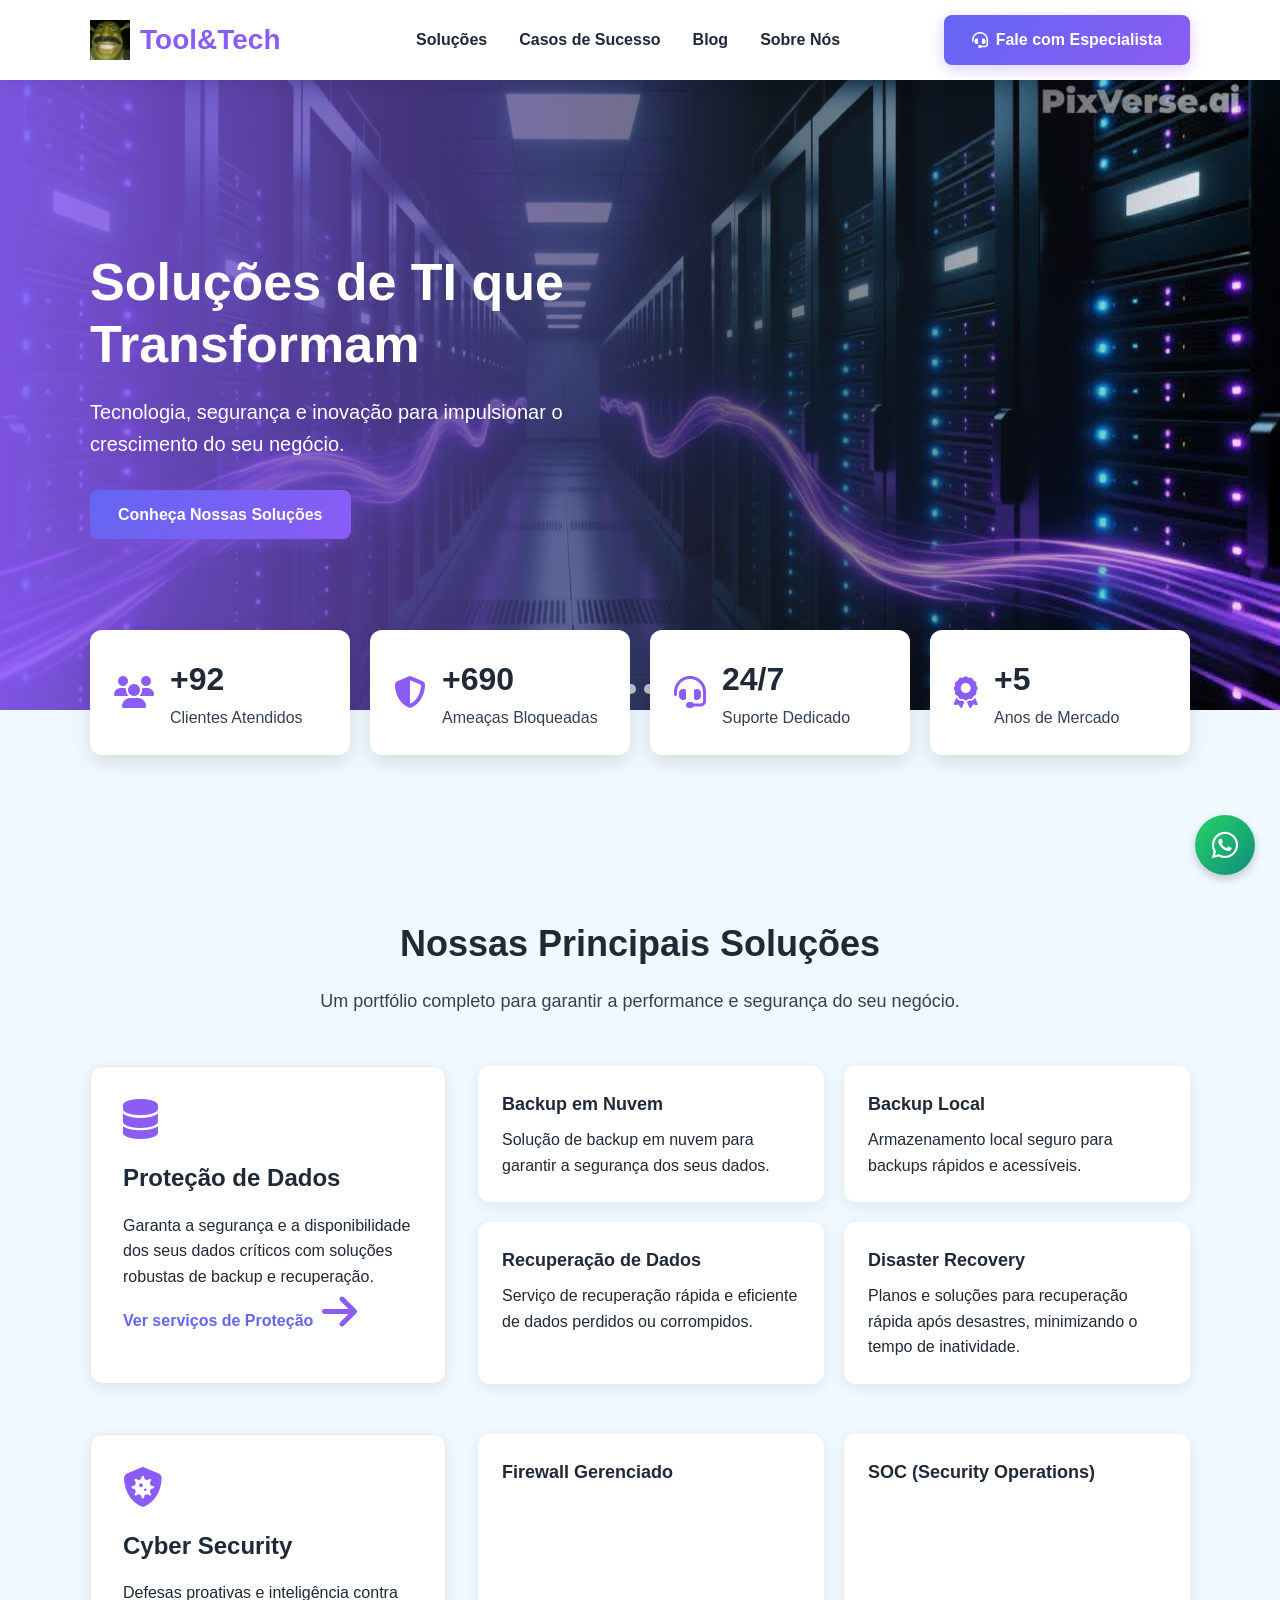
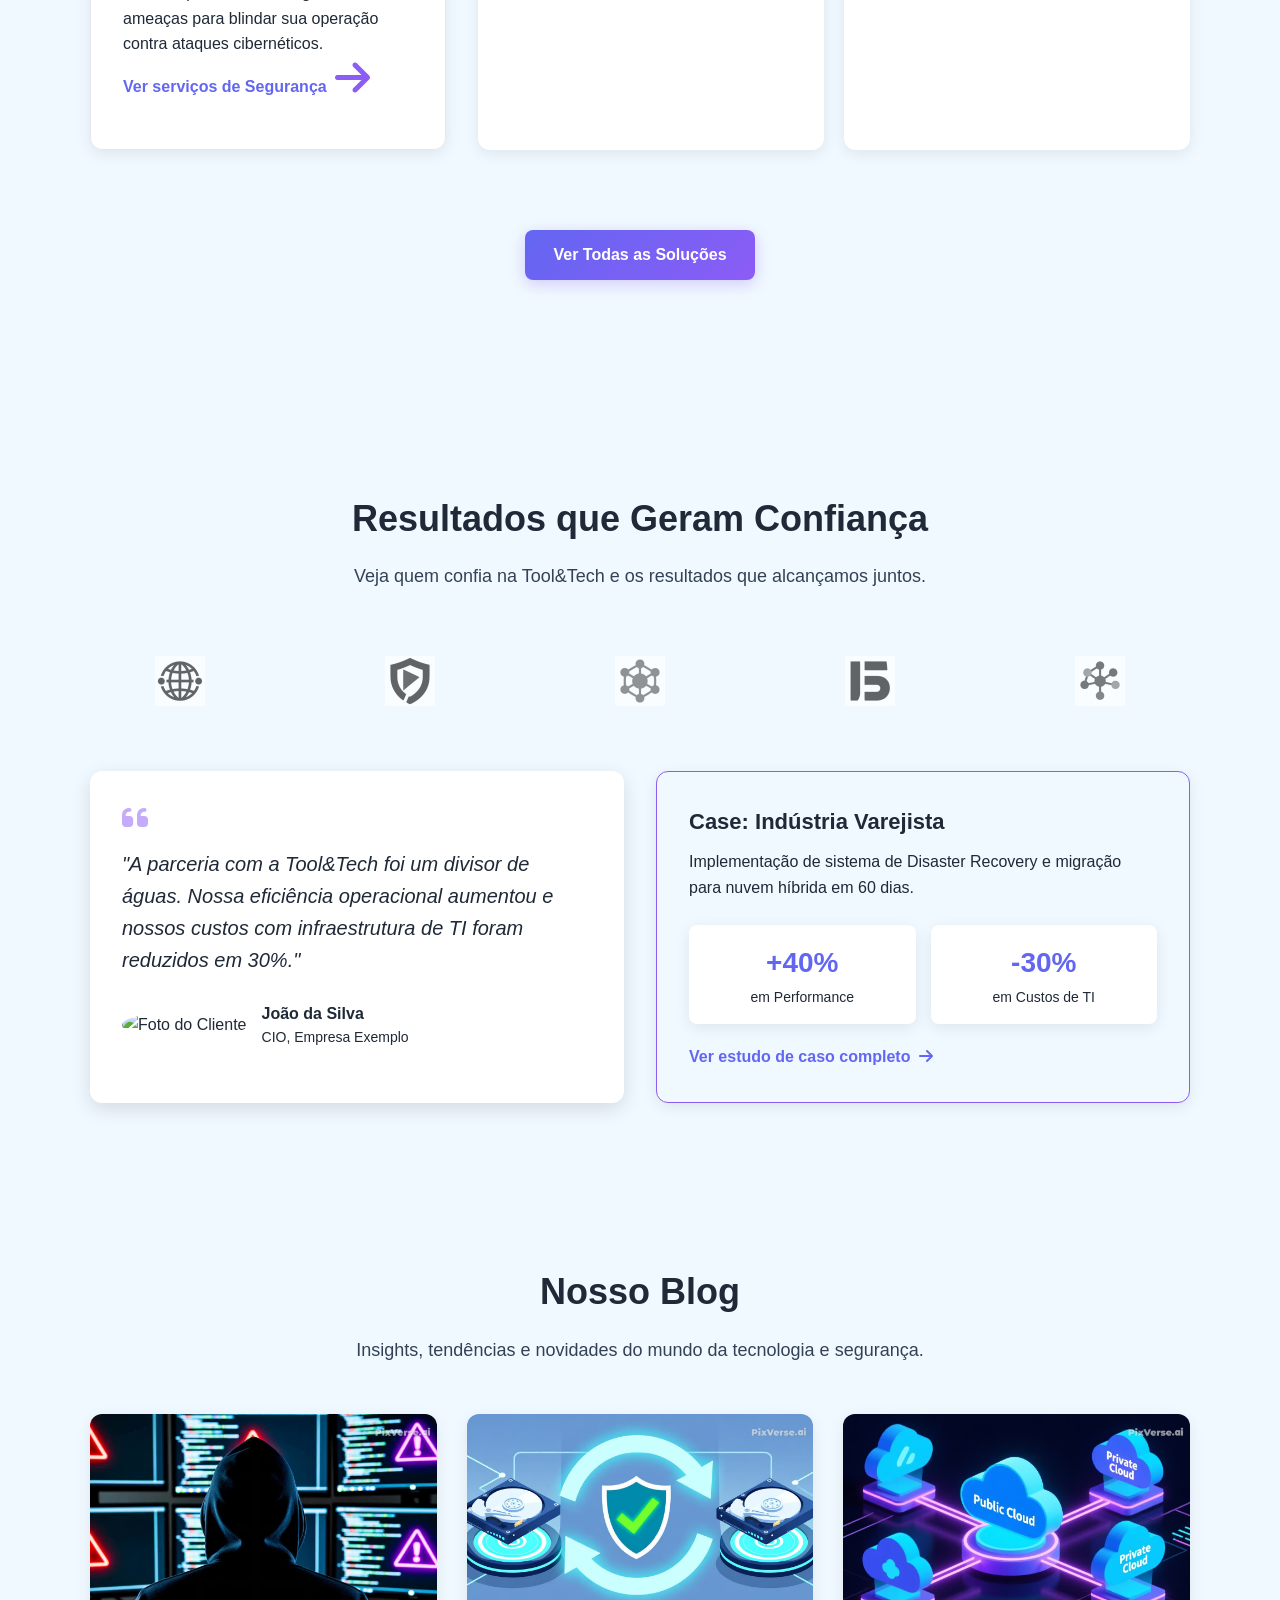
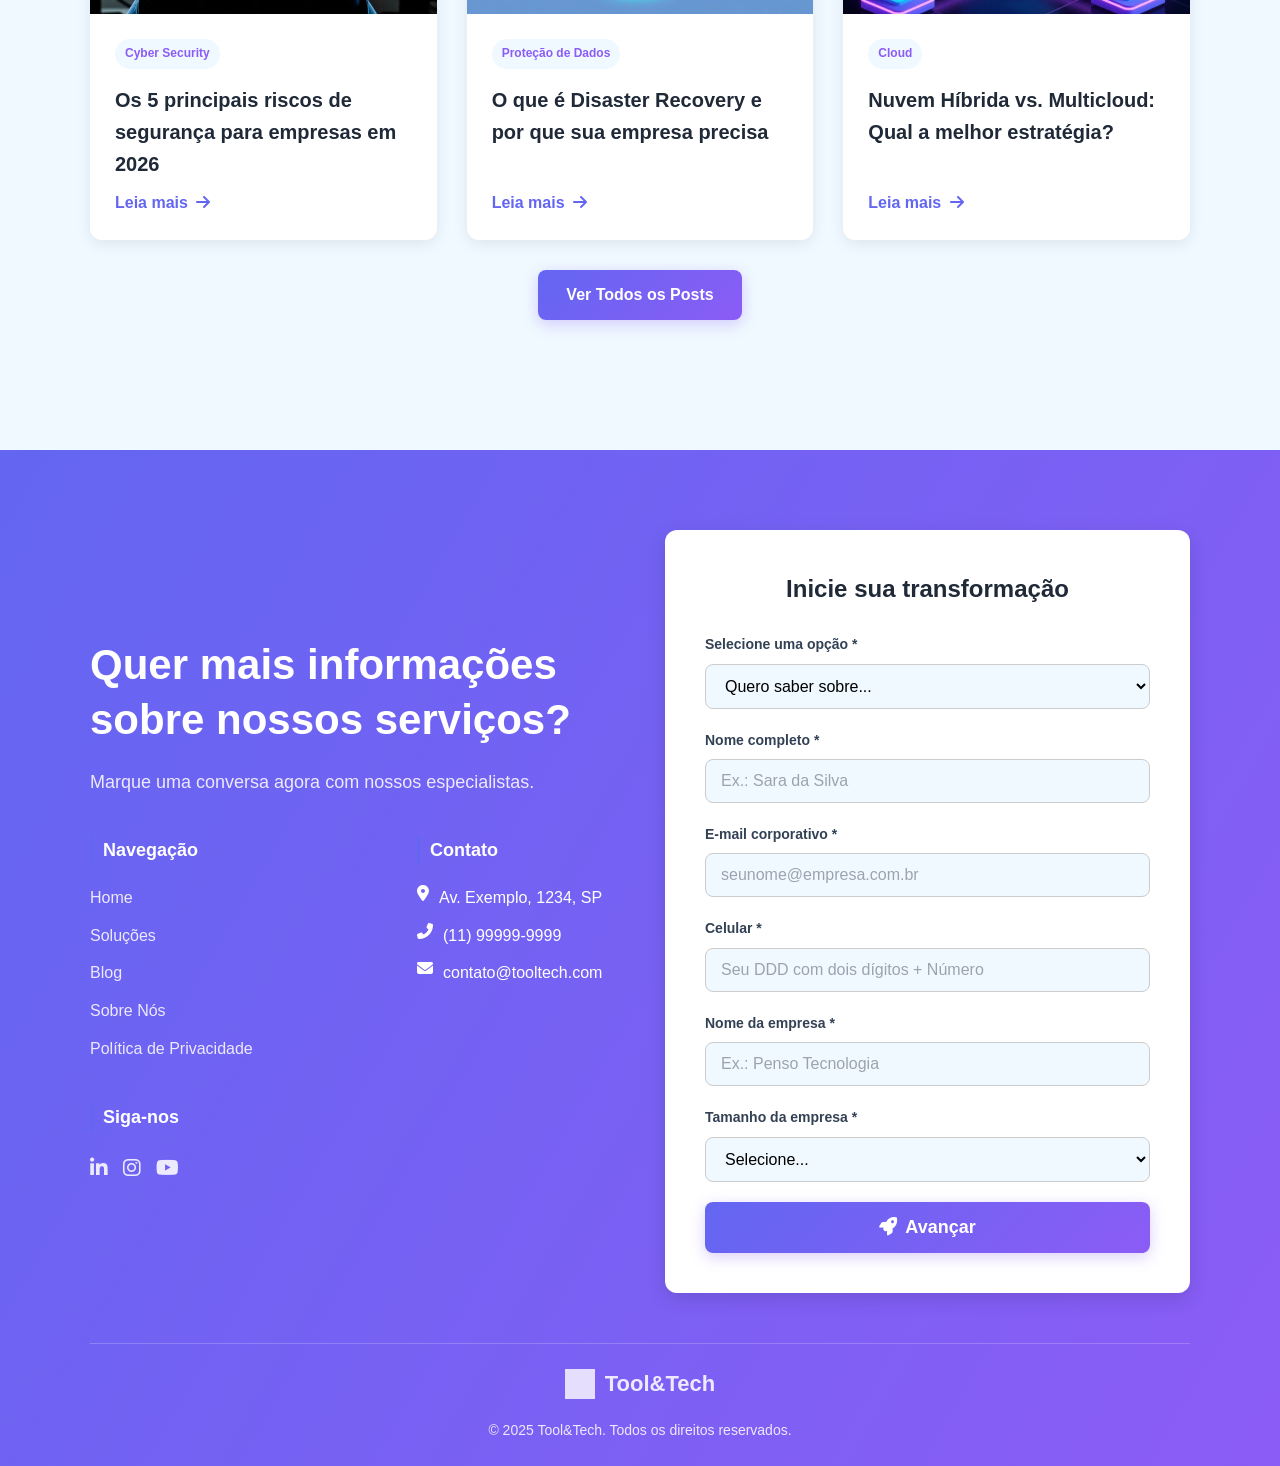
==== commit 53420c90: "Add files via upload" ====
--- a/index.html
+++ b/index.html
@@ -4,6 +4,8 @@
     <meta charset="UTF-8">
     <meta name="viewport" content="width=device-width, initial-scale=1.0">
     <title>Tool&Tech - Soluções Integradas de TI</title>
+
+    <link rel="icon" href="assets/images/logo/logo-tool-tech.icon" type="image/x-icon">
     
     <link rel="stylesheet" href="https://cdn.jsdelivr.net/npm/swiper@11/swiper-bundle.min.css" />
     
@@ -277,7 +279,7 @@
                     
                     <div class="article-card" data-aos="fade-up" data-aos-delay="300">
                         <a href="pages/artigo.html" class="article-image-link">
-                            <div class="article-image" style="background-image: url('httpsa://placehold.co/600x400/1F2937/FFFFFF?text=Artigo+3');"></div>
+                            <div class="article-image" style="background-image: url('assets/images/blog/artigo-3.jpg');"></div>
                         </a>
                         <div class="article-content">
                             <span class="article-category">Cloud</span>
@@ -399,4 +401,4 @@
     <script src="assets/js/main.js"></script>
     <script src="assets/js/animations.js"></script>
 </body>
-</html>+</html>
--- a/assets/css/style.css
+++ b/assets/css/style.css
@@ -898,4 +898,24 @@
     grid-template-columns: repeat(3, 1fr);
     gap: 20px;
     margin-bottom: 40px;
+}
+
+:root {
+    /* PALETA DEFINIDA */
+    --primary-brand: #6366F1;    /* Indigo: Botões principais, títulos de destaque */
+    --secondary-brand: #8B5CF6;  /* Violeta: Gradientes, hovers, ícones */
+    --dark-surface: #1F2937;     /* Cinza Escuro: Footer, Textos principais, Navbar */
+    --light-bg: #F0F9FF;         /* Azul/Branco Gelo: Fundo geral do site */
+    
+    /* Neutros de apoio */
+    --white: #ffffff;
+    
+    /* Configurações Globais */
+    --transition: all 0.3s ease;
+    --main-gradient: linear-gradient(135deg, var(--primary-brand) 0%, var(--secondary-brand) 100%);
+}
+
+body {
+    background-color: var(--light-bg); /* O fundo #F0F9FF fica muito confortável para ler */
+    color: var(--dark-surface);
 }
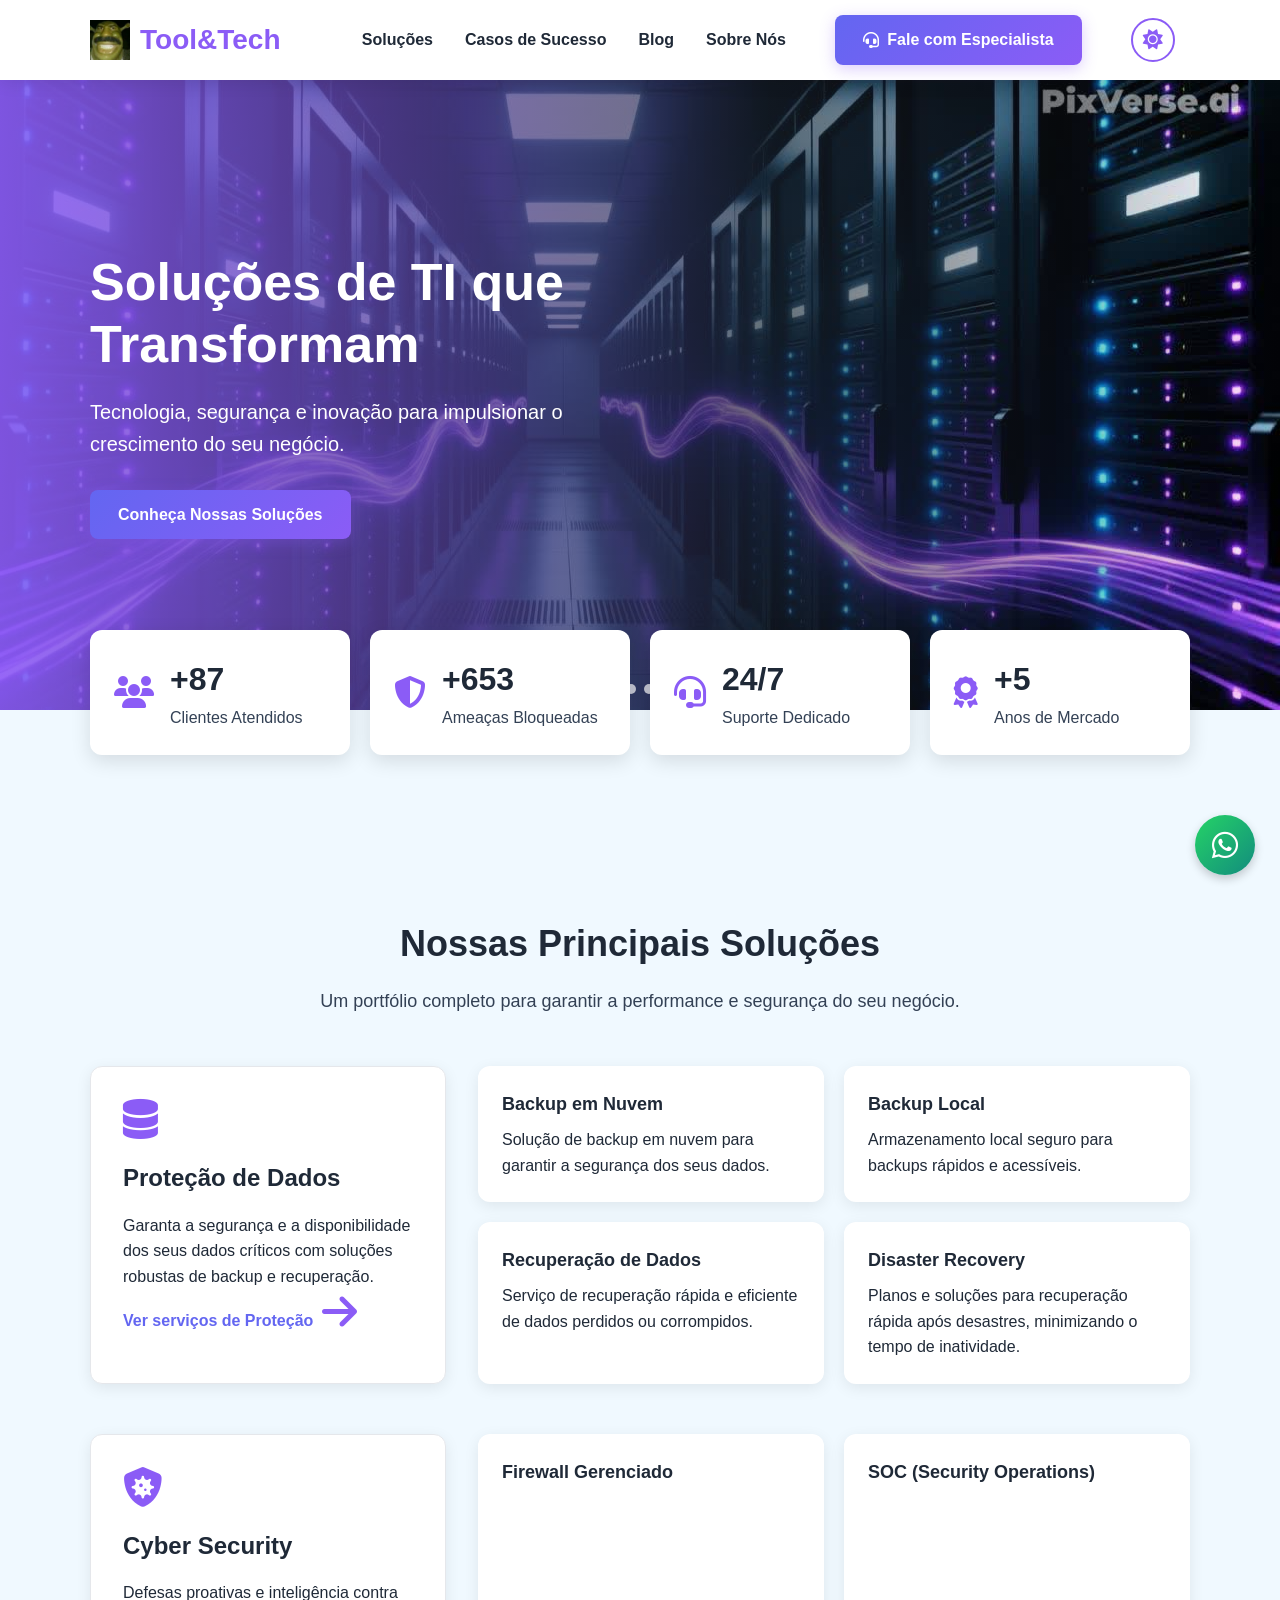
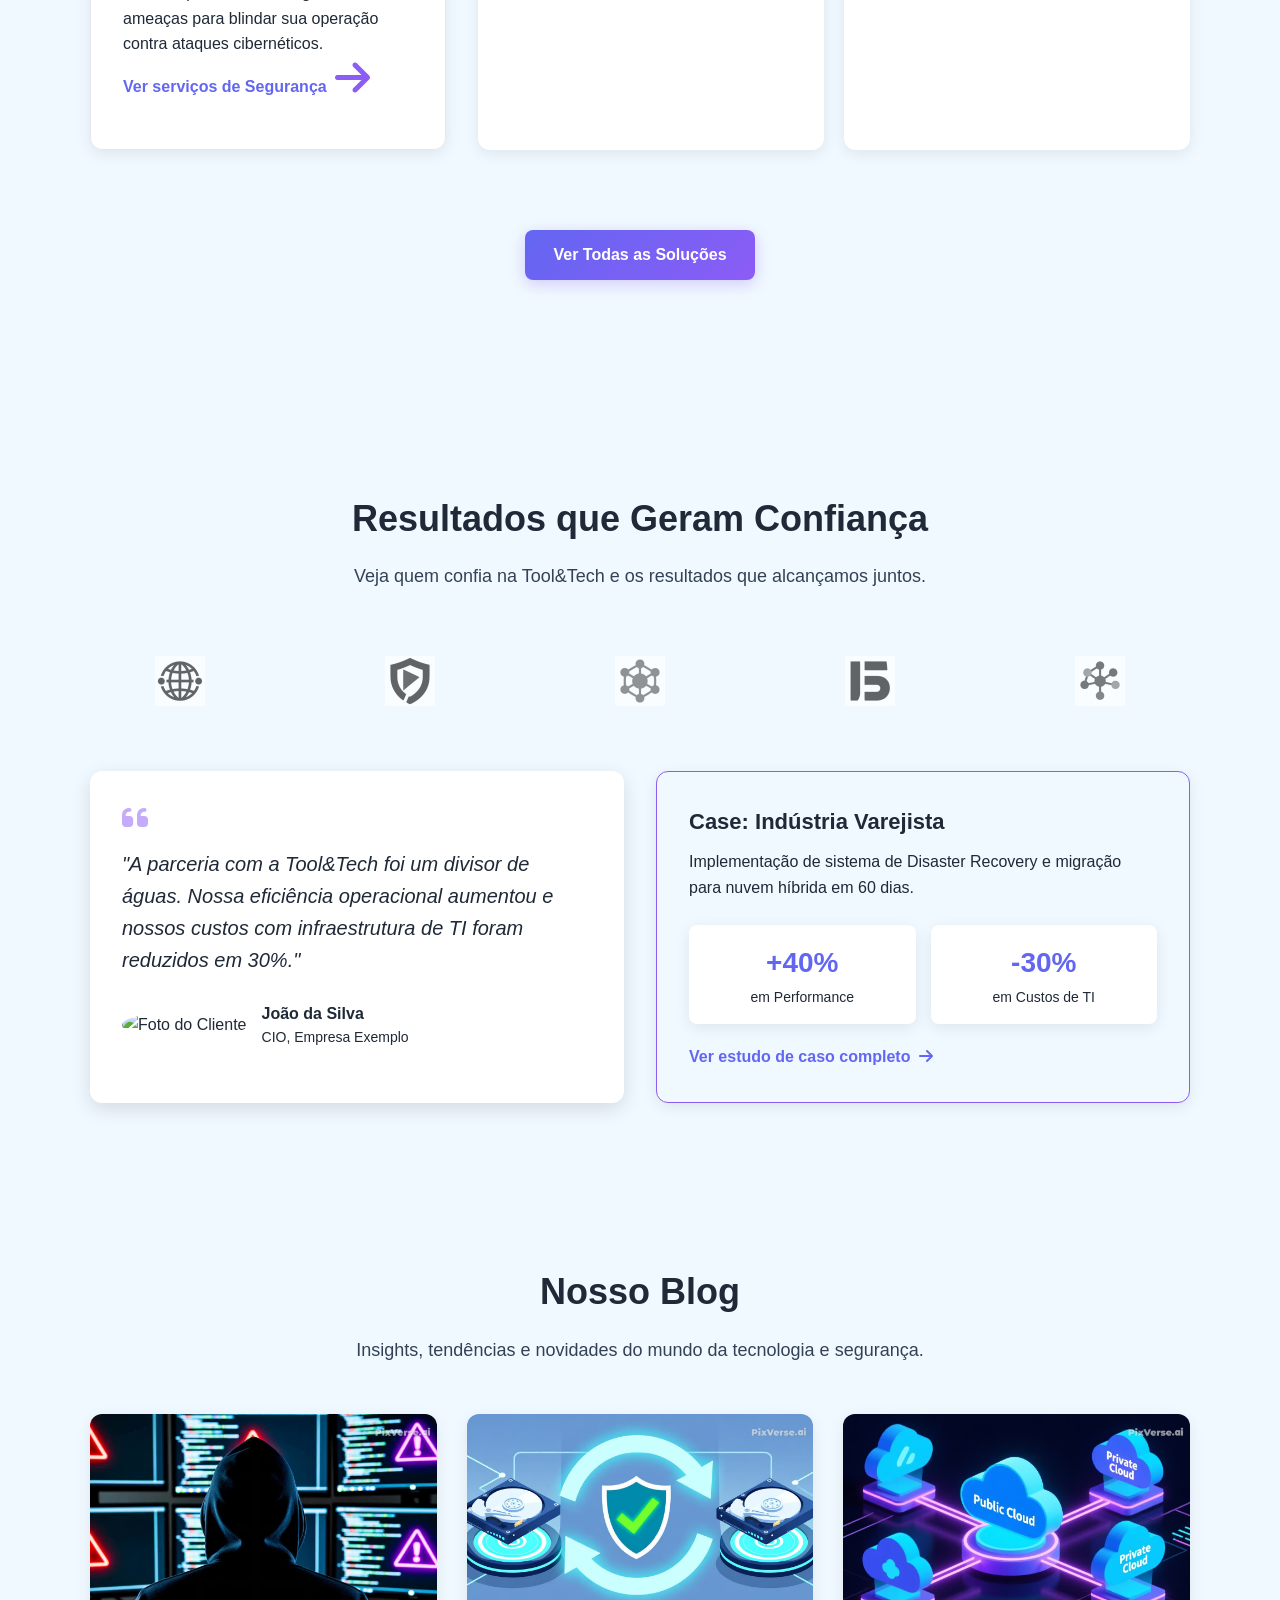
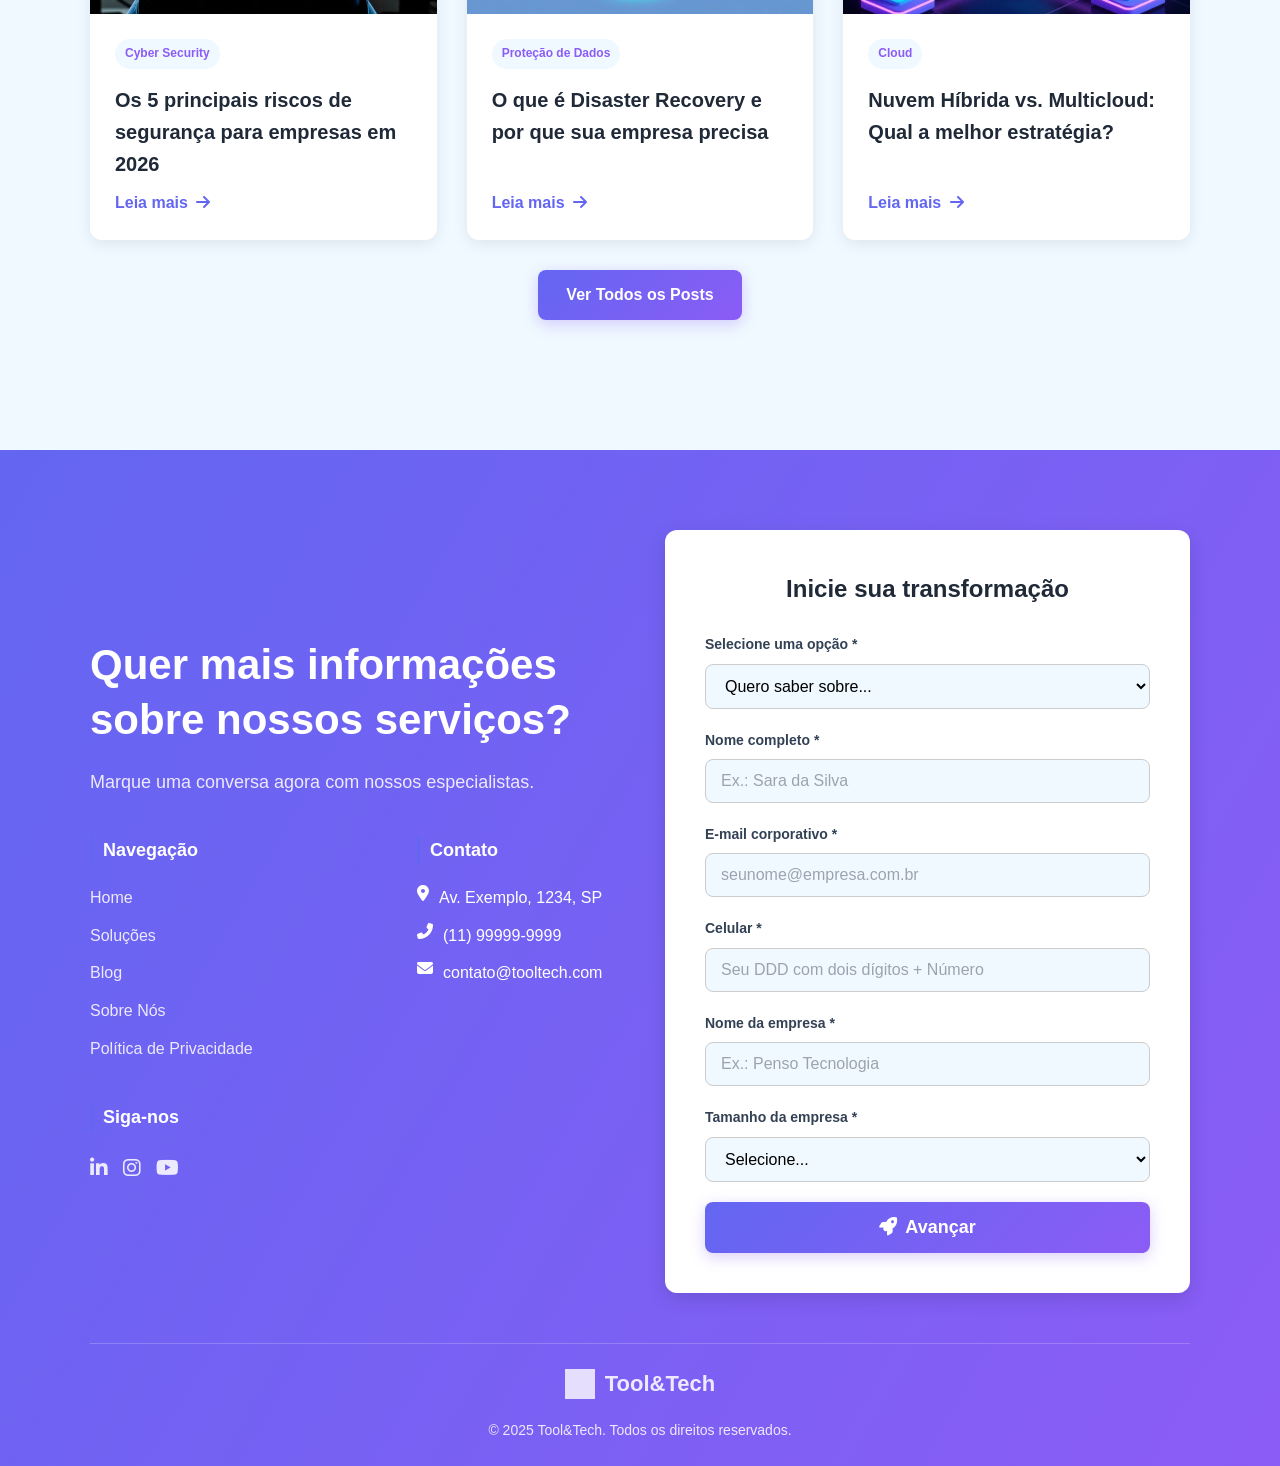
==== commit 61473816: "Add files via upload" ====
--- a/index.html
+++ b/index.html
@@ -35,6 +35,10 @@
             <a href="#contact" class="cta-button header-cta">
                 <i class="fas fa-headset"></i> Fale com Especialista
             </a>
+
+            <button id="theme-toggle" class="theme-toggle" aria-label="Alternar tema">
+                <i class="fas fa-sun"></i>
+            </button>
             
             <button id="menu-toggle" aria-label="Abrir menu">
                 <i class="fas fa-bars"></i>
--- a/assets/css/style.css
+++ b/assets/css/style.css
@@ -15,6 +15,19 @@
     --sombra-forte: 0 6px 20px rgba(0, 0, 0, 0.12);
 }
 
+/* --- TEMA ESCURO --- */
+html[data-theme="dark"] {
+    --cor-primaria: #A78BFA;       /* Roxo Mais Claro */
+    --cor-secundaria: #818CF8;     /* Índigo Mais Claro */
+    --cor-dark: #F0F9FF;           /* Texto Claro */
+    --cor-bg-light: #1F2937;       /* Fundo Escuro */
+    --cor-branca: #0F172A;         /* Fundo Muito Escuro */
+    --cor-texto: #E2E8F0;          /* Cinza Claro */
+    --cor-texto-claro: #94A3B8;
+    --sombra: 0 4px 15px rgba(0, 0, 0, 0.3);
+    --sombra-forte: 0 6px 20px rgba(0, 0, 0, 0.5);
+}
+
 /* --- ESTILOS GLOBAIS --- */
 * {
     margin: 0;
@@ -188,6 +201,37 @@
     display: none;
 }
 
+/* --- THEME TOGGLE --- */
+.theme-toggle {
+    background: none;
+    border: 2px solid var(--cor-primaria);
+    color: var(--cor-primaria);
+    width: 44px;
+    height: 44px;
+    border-radius: 50%;
+    cursor: pointer;
+    display: flex;
+    align-items: center;
+    justify-content: center;
+    font-size: 20px;
+    transition: all 0.3s ease;
+    margin-right: 15px;
+}
+
+.theme-toggle:hover {
+    background-color: var(--cor-primaria);
+    color: var(--cor-branca);
+    transform: rotate(20deg);
+}
+
+.theme-toggle i {
+    transition: transform 0.6s ease;
+}
+
+.theme-toggle.dark-mode i {
+    transform: rotate(180deg);
+}
+
 /* --- 1. HERO --- */
 #hero .swiper-slide {
     height: 70vh;
--- a/assets/css/responsive.css
+++ b/assets/css/responsive.css
@@ -17,6 +17,10 @@
         font-size: 24px;
         color: var(--cor-dark);
         cursor: pointer;
+    }
+
+    .theme-toggle {
+        margin-right: 10px;
     }
     
     .mobile-nav {
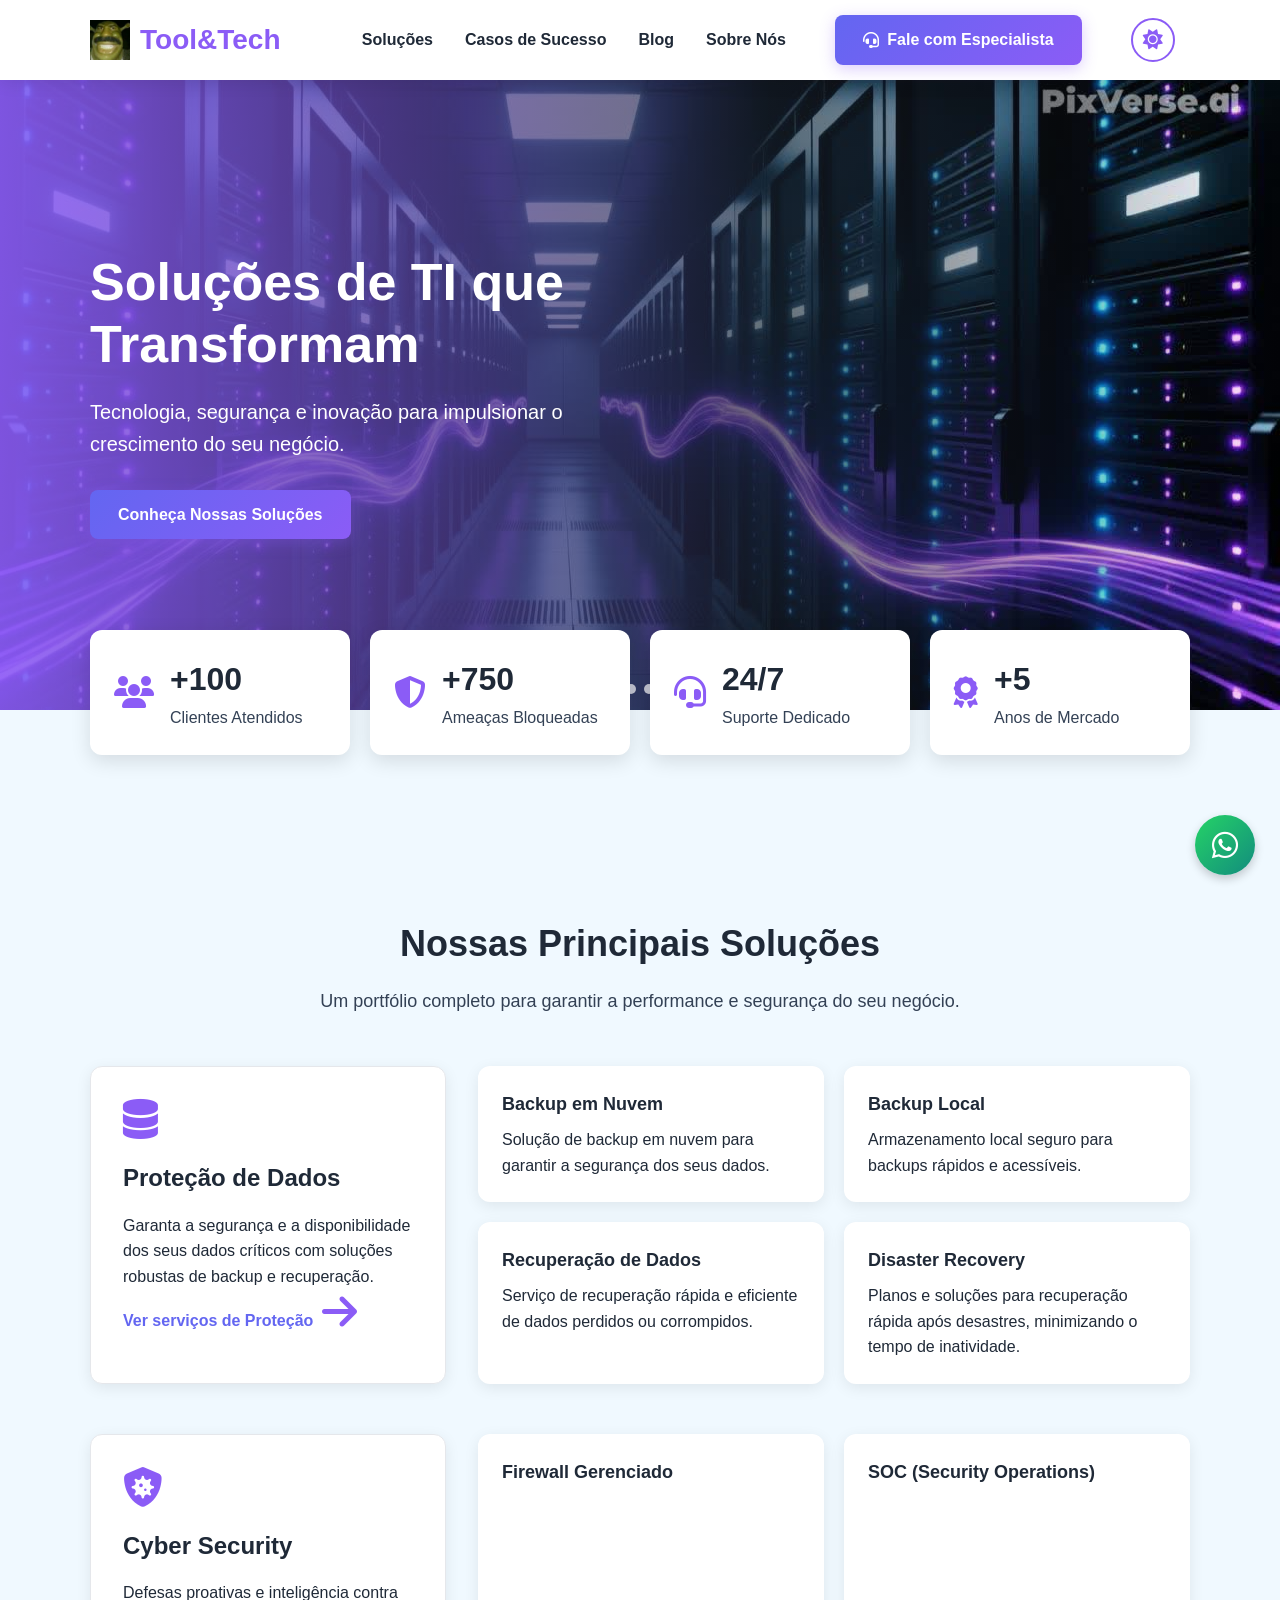
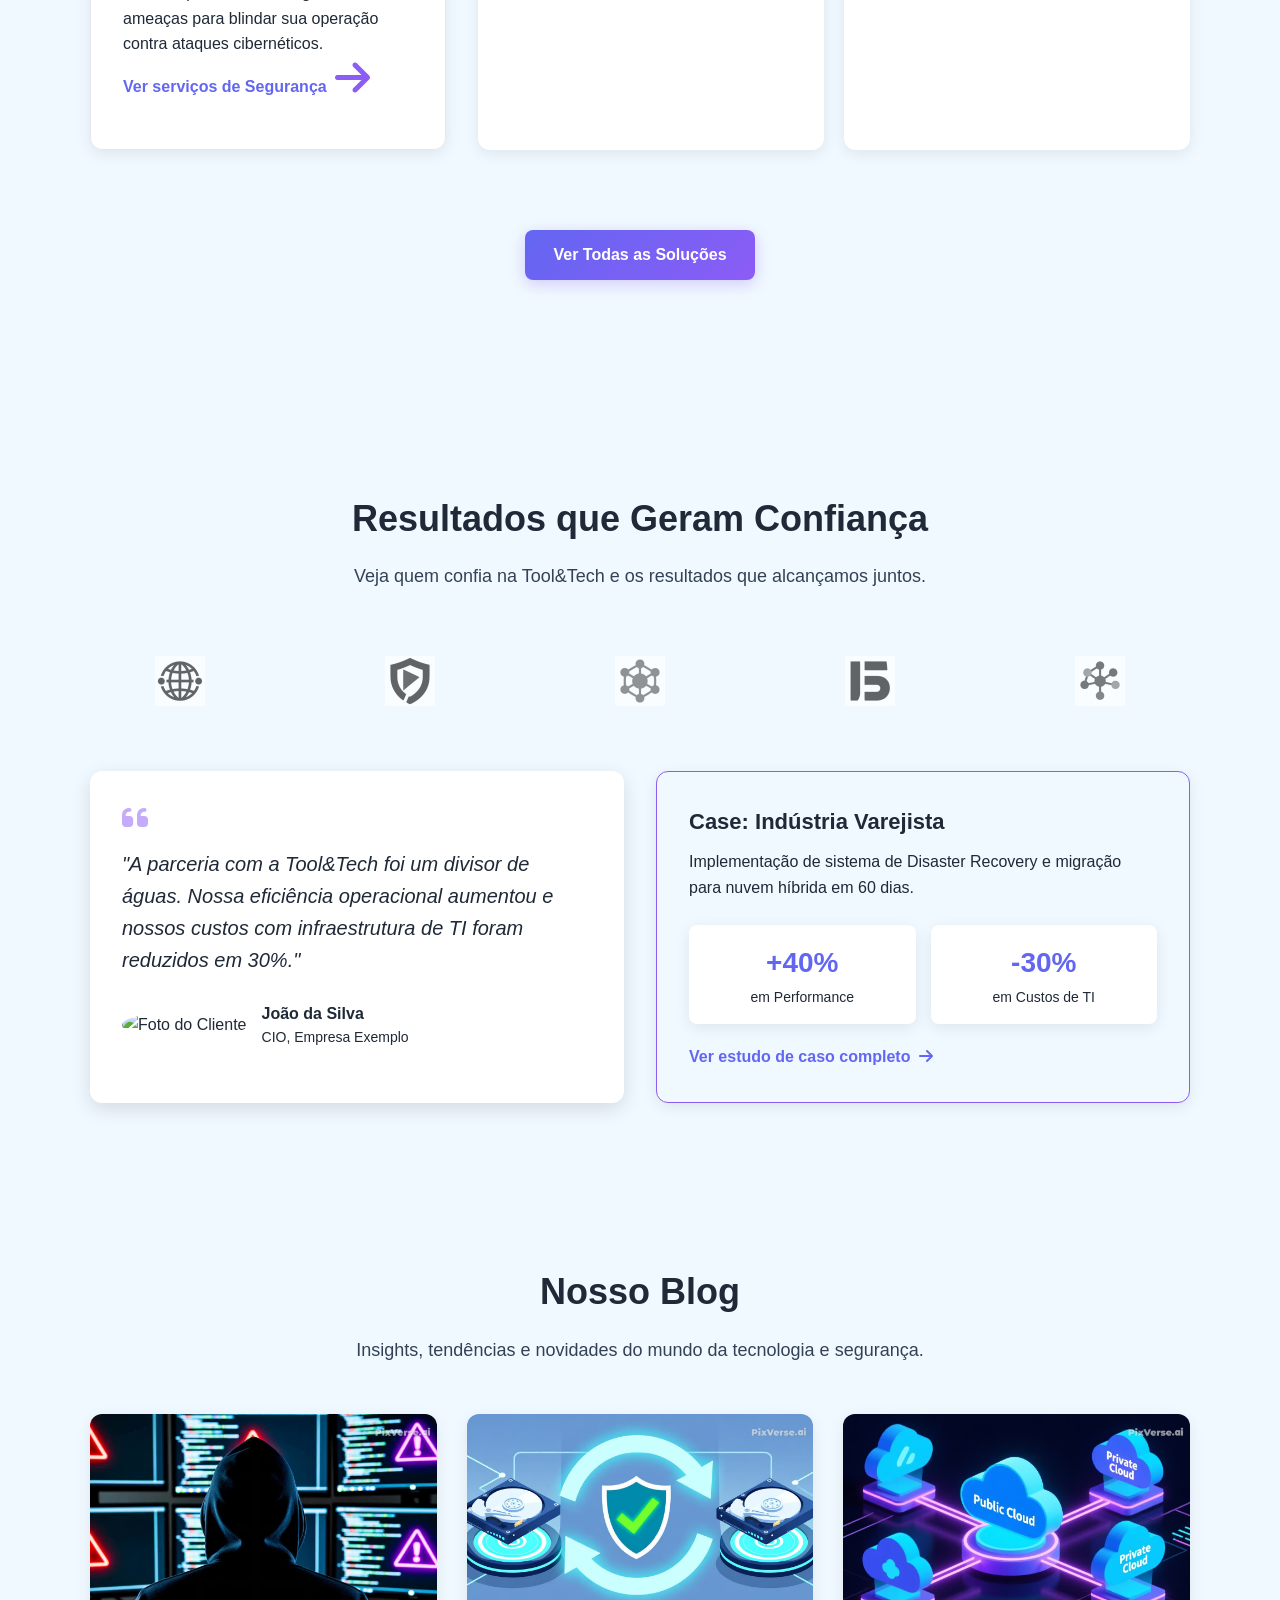
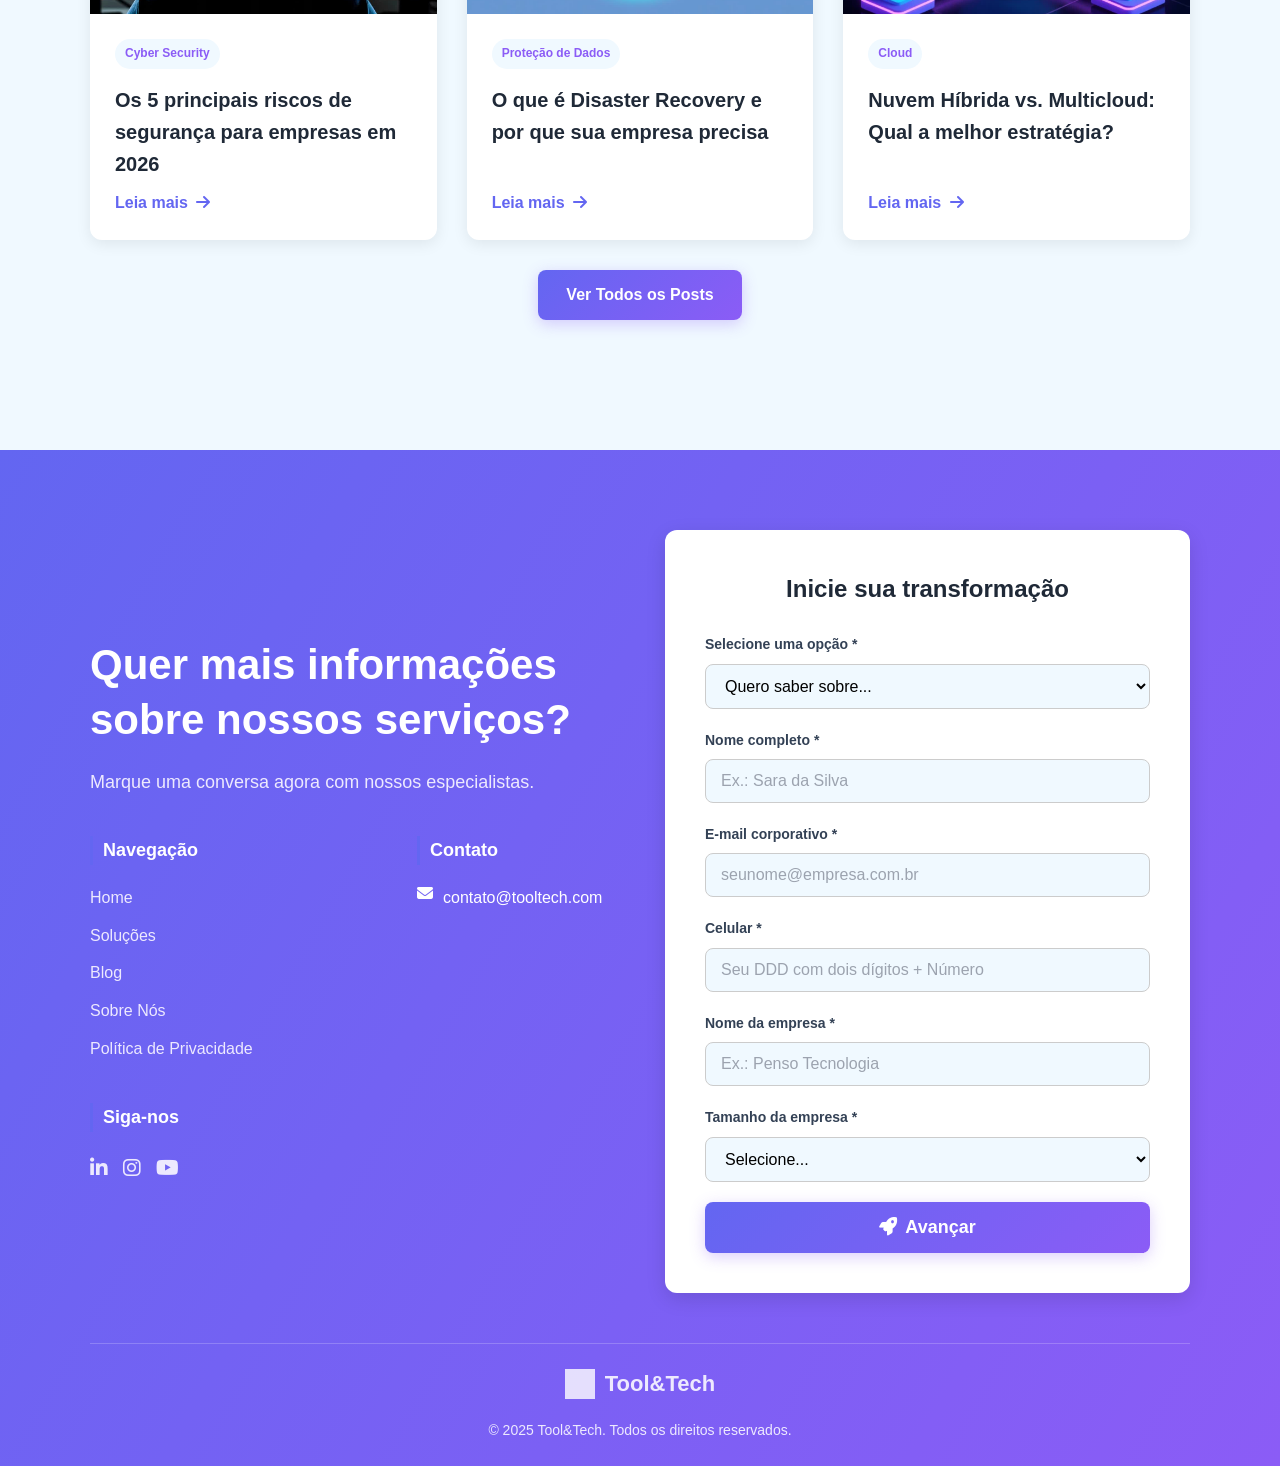
==== commit fd5c90ec: "Informações de contato" ====
--- a/index.html
+++ b/index.html
@@ -322,8 +322,6 @@
                         <div class="footer-column">
                             <h4>Contato</h4>
                             <ul>
-                                <li><i class="fas fa-map-marker-alt"></i> Av. Exemplo, 1234, SP</li>
-                                <li><i class="fas fa-phone-alt"></i> (11) 99999-9999</li>
                                 <li><i class="fas fa-envelope"></i> contato@tooltech.com</li>
                             </ul>
                         </div>
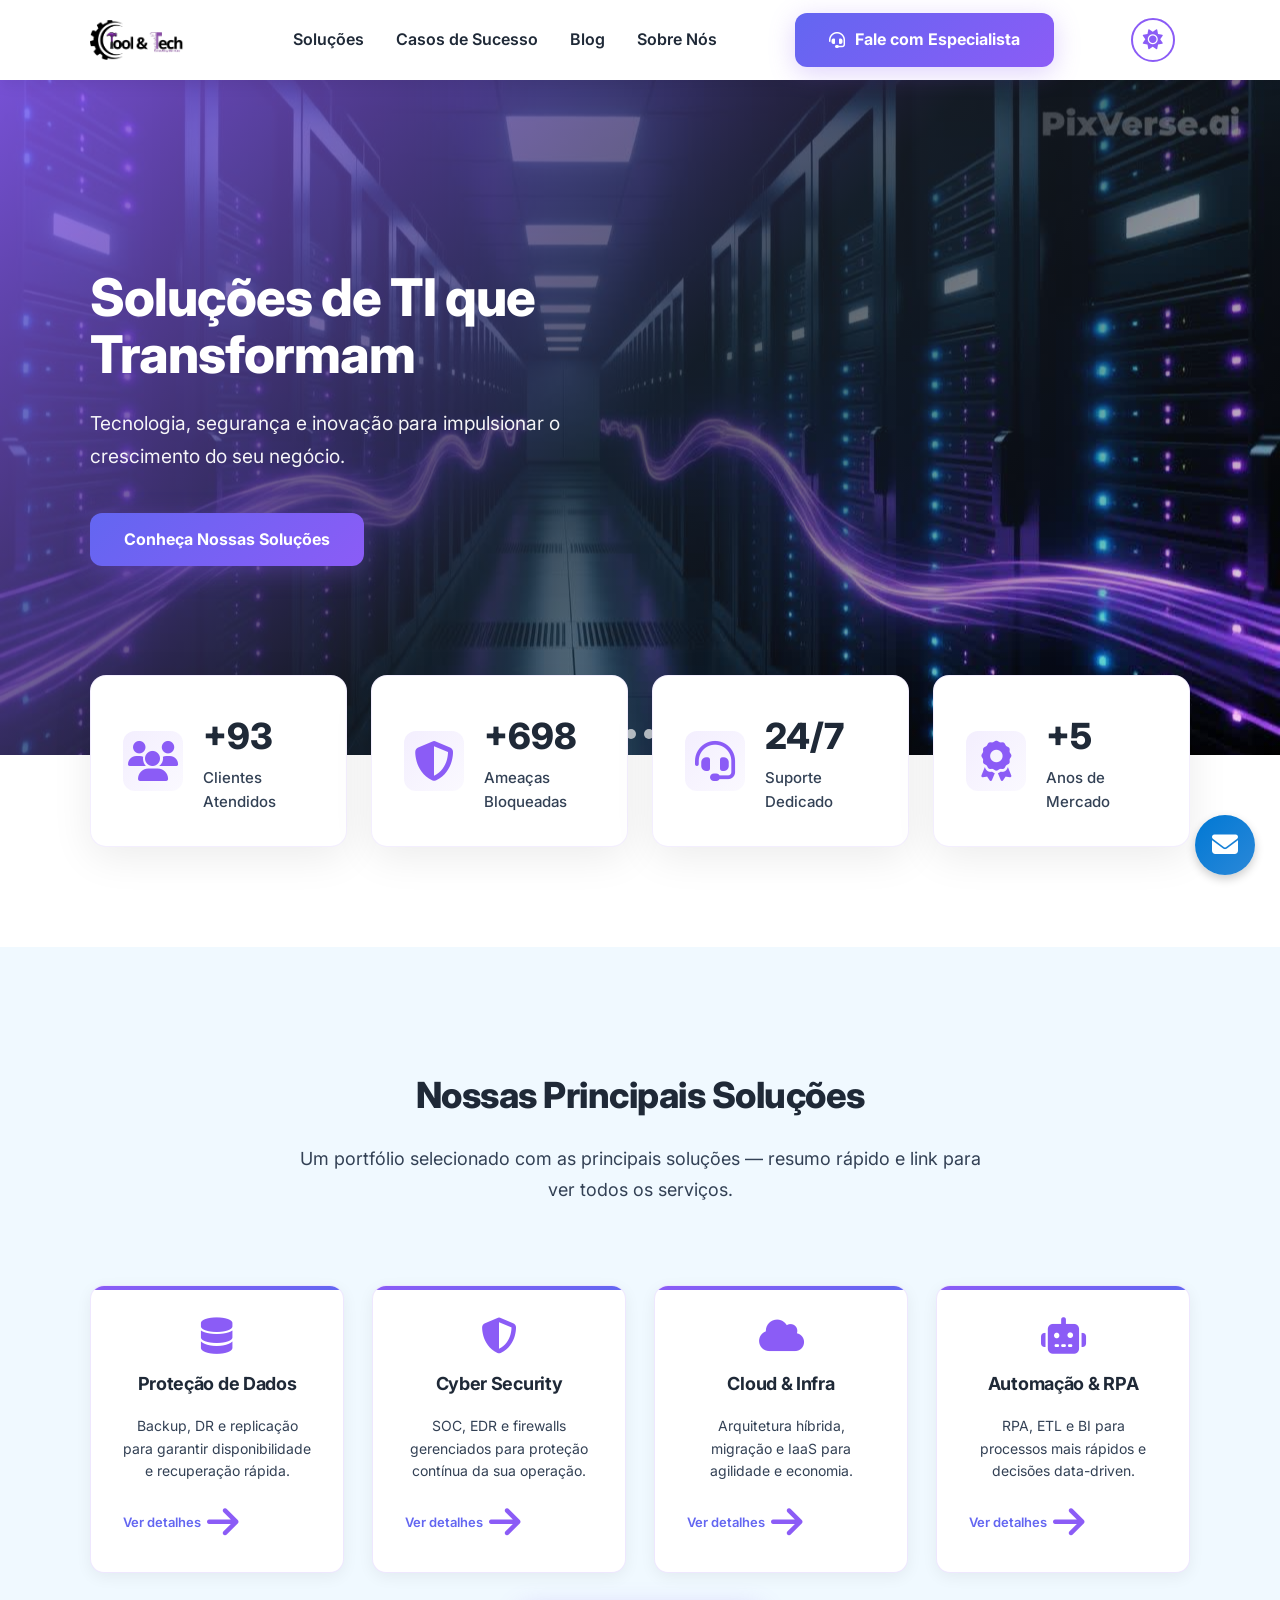
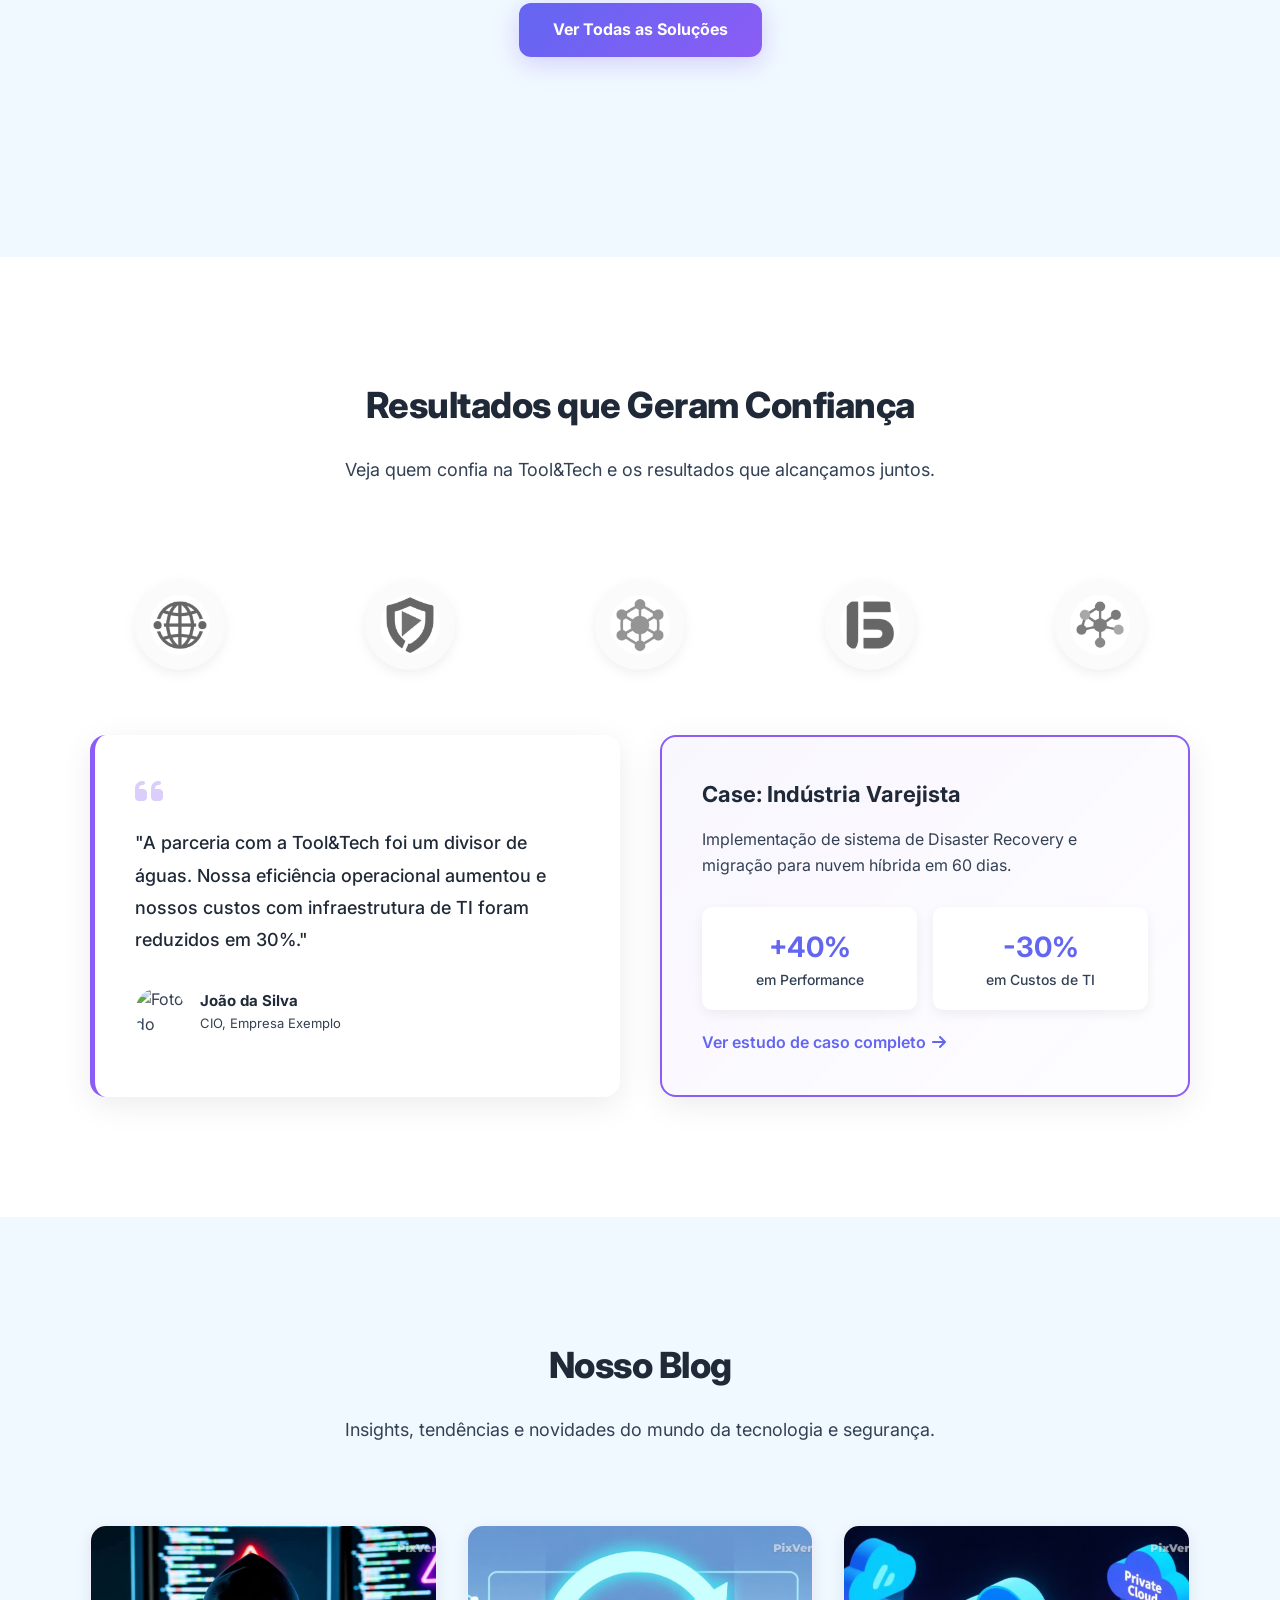
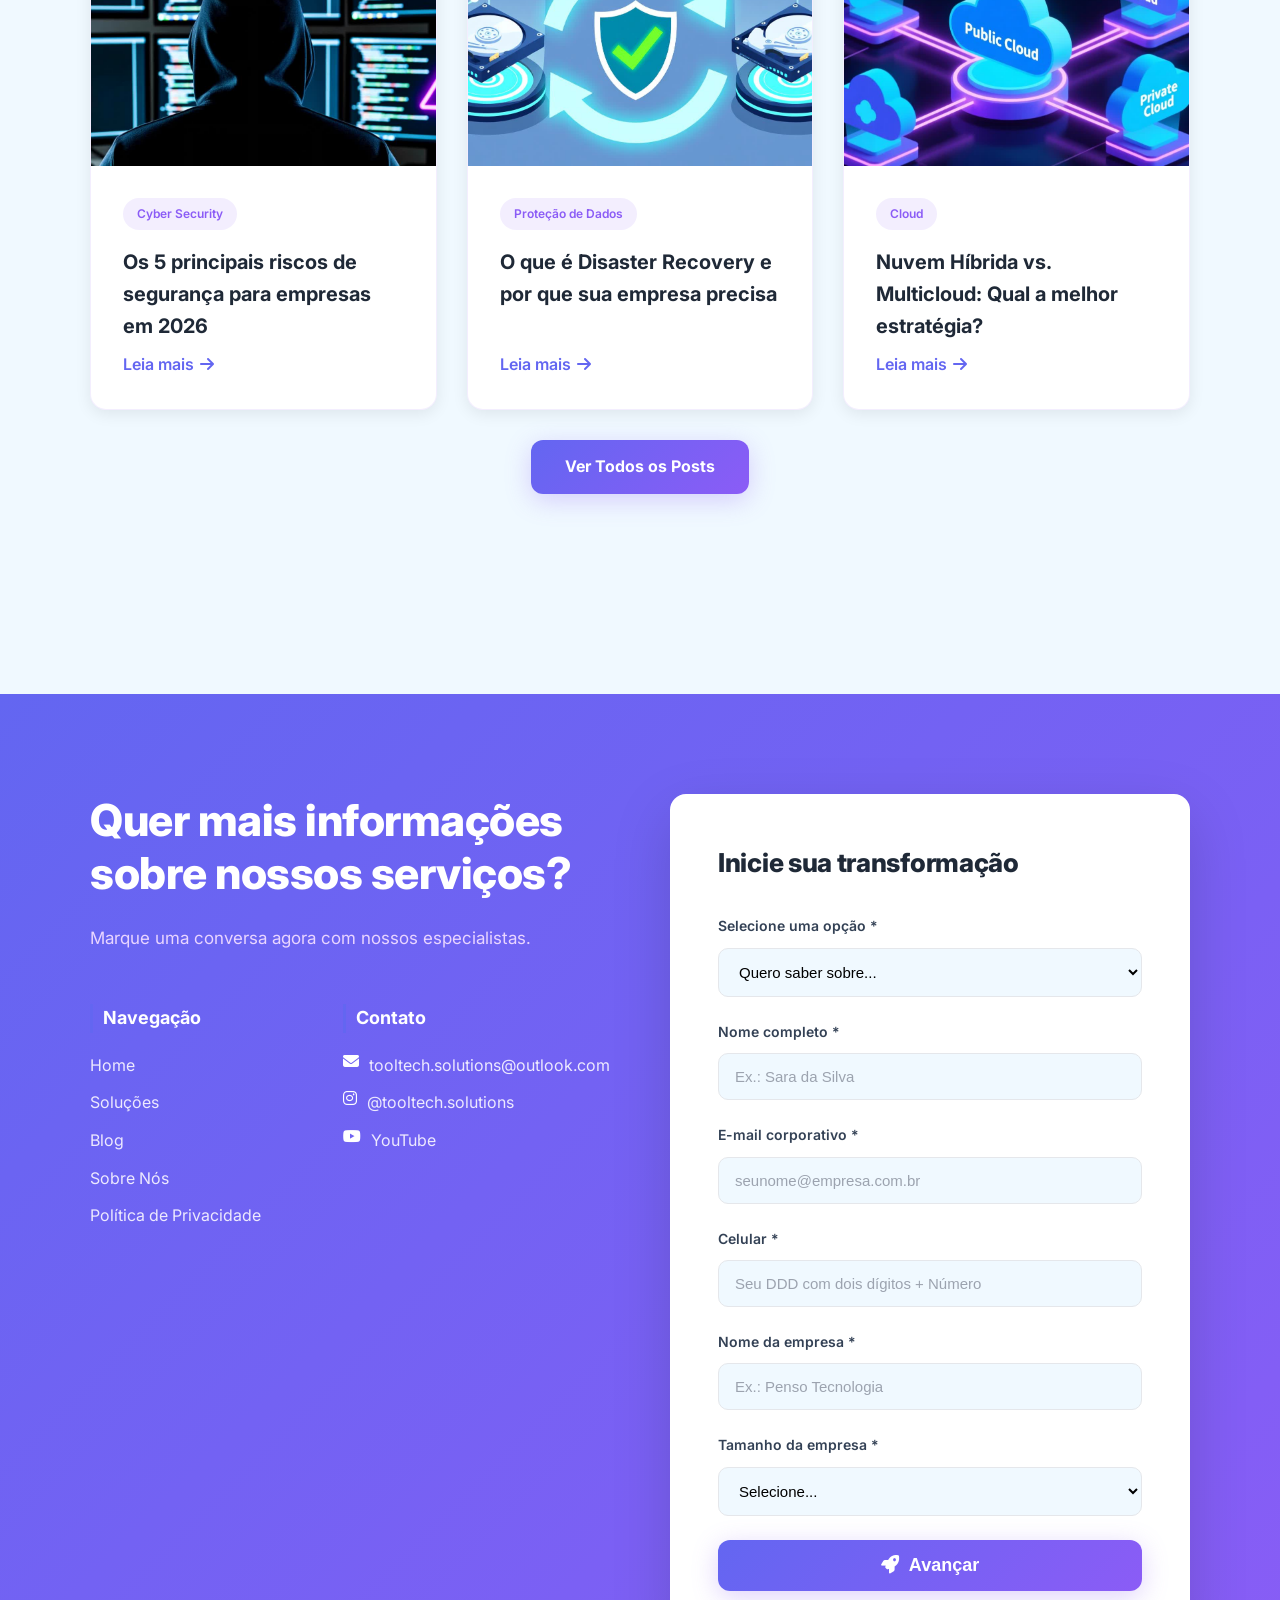
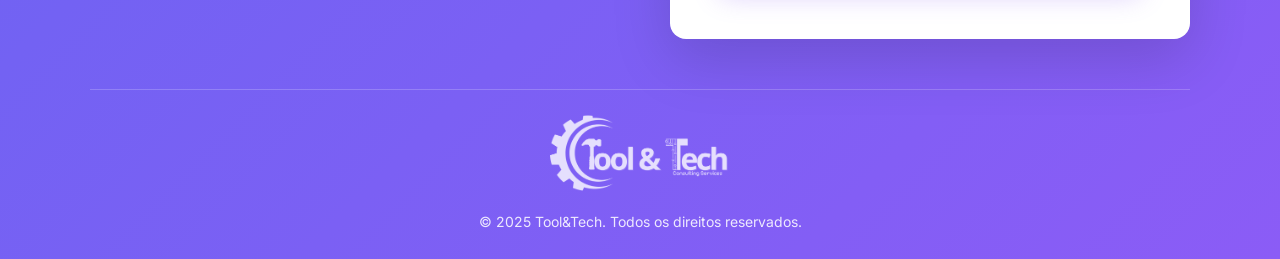
==== commit 3fb6c9f7: "Add files via upload" ====
--- a/index.html
+++ b/index.html
@@ -5,24 +5,35 @@
     <meta name="viewport" content="width=device-width, initial-scale=1.0">
     <title>Tool&Tech - Soluções Integradas de TI</title>
 
+    <meta name="description" content="Consultoria em TI, automação e segurança para empresas modernas. Soluções integradas para transformar seu negócio.">
+    <!-- Open Graph -->
+    <meta property="og:title" content="Tool&Tech - Soluções Integradas de TI">
+    <meta property="og:description" content="Consultoria em TI, automação e segurança para empresas modernas.">
+    <meta property="og:image" content="assets/images/logo/logo-tool-tech.png">
+    <meta property="og:type" content="website">
+    <meta property="og:url" content="https://www.tooltech.com.br/">
+    <!-- Twitter Card -->
+    <meta name="twitter:card" content="summary_large_image">
+    <meta name="twitter:title" content="Tool&Tech - Soluções Integradas de TI">
+    <meta name="twitter:description" content="Consultoria em TI, automação e segurança para empresas modernas.">
+    <meta name="twitter:image" content="assets/images/logo/logo-tool-tech.png">
+
     <link rel="icon" href="assets/images/logo/logo-tool-tech.icon" type="image/x-icon">
-    
     <link rel="stylesheet" href="https://cdn.jsdelivr.net/npm/swiper@11/swiper-bundle.min.css" />
-    
     <link rel="stylesheet" href="https://cdnjs.cloudflare.com/ajax/libs/font-awesome/6.5.1/css/all.min.css">
-    
     <link rel="stylesheet" href="https://unpkg.com/aos@next/dist/aos.css" />
-
     <link rel="stylesheet" href="assets/css/style.css">
     <link rel="stylesheet" href="assets/css/responsive.css">
+    <!-- Preload para hero slides -->
+    <link rel="preload" as="image" href="assets/images/hero/slide-1.jpg">
+    <link rel="preload" as="image" href="assets/images/hero/slide-2.jpg">
 </head>
 <body>
 
     <header id="main-header">
         <nav class="container nav-bar">
             <a href="index.html" class="logo">
-                <img src="assets/images/logo/logo-tool-tech.png" alt="Tool&Tech Logo">
-                <span>Tool&Tech</span>
+                <img src="assets/images/logo/logo-tool-tech.png" alt="Logo da Tool&Tech Consulting Services - Consultoria em TI, automação e segurança para empresas modernas" style="max-width: 260px; height: auto;" loading="eager">
             </a>
             
             <ul class="nav-links">
@@ -142,58 +153,38 @@
             <div class="container">
                 <div class="section-header" data-aos="fade-up">
                     <h2>Nossas Principais Soluções</h2>
-                    <p>Um portfólio completo para garantir a performance e segurança do seu negócio.</p>
-                </div>
-
-                <div class="solution-module" data-aos="fade-up">
-                    <div class="solution-content">
-                        <div class="solution-category-card">
-                            <i class="fas fa-database"></i>
-                            <h3>Proteção de Dados</h3>
-                            <p>Garanta a segurança e a disponibilidade dos seus dados críticos com soluções robustas de backup e recuperação.</p>
-                            <a href="pages/solucoes.html" class="card-link">Ver serviços de Proteção <i class="fas fa-arrow-right"></i></a>
-                        </div>
-                        <div class="solution-services-grid">
-                            <div class="solution-service-card" data-aos="fade-up" data-aos-delay="50">
-                                <h4>Backup em Nuvem</h4>
-                                <p>Solução de backup em nuvem para garantir a segurança dos seus dados.</p>
-                            </div>
-                            <div class="solution-service-card" data-aos="fade-up" data-aos-delay="100">
-                                <h4>Backup Local</h4>
-                                <p>Armazenamento local seguro para backups rápidos e acessíveis.</p>
-                            </div>
-                            <div class="solution-service-card" data-aos="fade-up" data-aos-delay="150">
-                                <h4>Recuperação de Dados</h4>
-                                <p>Serviço de recuperação rápida e eficiente de dados perdidos ou corrompidos.</p>
-                            </div>
-                            <div class="solution-service-card" data-aos="fade-up" data-aos-delay="100">
-                                <h4>Disaster Recovery</h4>
-                                <p>Planos e soluções para recuperação rápida após desastres, minimizando o tempo de inatividade.</p>
-                            </div>
-                        </div>
-                    </div>
-                </div>
-
-                <div class="solution-module" data-aos="fade-up" data-aos-delay="100">
-                    <div class="solution-content">
-                        <div class="solution-category-card">
-                            <i class="fas fa-shield-virus"></i>
-                            <h3>Cyber Security</h3>
-                            <p>Defesas proativas e inteligência contra ameaças para blindar sua operação contra ataques cibernéticos.</p>
-                            <a href="pages/solucoes.html" class="card-link">Ver serviços de Segurança <i class="fas fa-arrow-right"></i></a>
-                        </div>
-                        <div class="solution-services-grid">
-                            <div class="solution-service-card" data-aos="fade-up" data-aos-delay="150">
-                                <h4>Firewall Gerenciado</h4>
-                            </div>
-                            <div class="solution-service-card" data-aos="fade-up" data-aos-delay="200">
-                                <h4>SOC (Security Operations)</h4>
-                            </div>
-                        </div>
-                    </div>
-                </div>
-                 <div class="section-header" data-aos="fade-up">
-                    <a href="pages/solucoes.html" class="cta-button" style="margin-top: 30px;">Ver Todas as Soluções</a>
+                    <p>Um portfólio selecionado com as principais soluções — resumo rápido e link para ver todos os serviços.</p>
+                </div>
+
+                <div class="solutions-compact-grid" data-aos="fade-up">
+                    <div class="solution-compact-card">
+                        <i class="fas fa-database"></i>
+                        <h4>Proteção de Dados</h4>
+                        <p>Backup, DR e replicação para garantir disponibilidade e recuperação rápida.</p>
+                        <a href="pages/solucoes.html#protecao-dados" class="card-link">Ver detalhes <i class="fas fa-arrow-right"></i></a>
+                    </div>
+                    <div class="solution-compact-card">
+                        <i class="fas fa-shield-alt"></i>
+                        <h4>Cyber Security</h4>
+                        <p>SOC, EDR e firewalls gerenciados para proteção contínua da sua operação.</p>
+                        <a href="pages/solucoes.html#cyber-security" class="card-link">Ver detalhes <i class="fas fa-arrow-right"></i></a>
+                    </div>
+                    <div class="solution-compact-card">
+                        <i class="fas fa-cloud"></i>
+                        <h4>Cloud & Infra</h4>
+                        <p>Arquitetura híbrida, migração e IaaS para agilidade e economia.</p>
+                        <a href="pages/solucoes.html#cloud-computing" class="card-link">Ver detalhes <i class="fas fa-arrow-right"></i></a>
+                    </div>
+                    <div class="solution-compact-card">
+                        <i class="fas fa-robot"></i>
+                        <h4>Automação & RPA</h4>
+                        <p>RPA, ETL e BI para processos mais rápidos e decisões data-driven.</p>
+                        <a href="pages/solucoes.html#automacao-rpa" class="card-link">Ver detalhes <i class="fas fa-arrow-right"></i></a>
+                    </div>
+                </div>
+
+                <div class="section-header" data-aos="fade-up" style="margin-top: 30px;">
+                    <a href="pages/solucoes.html" class="cta-button">Ver Todas as Soluções</a>
                 </div>
             </div>
         </section>
@@ -260,35 +251,35 @@
                 
                 <div class="blog-grid">
                     <div class="article-card" data-aos="fade-up" data-aos-delay="100">
-                        <a href="pages/artigo.html" class="article-image-link">
+                        <a href="pages/artigo.html?id=1" class="article-image-link">
                             <div class="article-image" style="background-image: url('assets/images/blog/artigo-1.jpg');"></div>
                         </a>
                         <div class="article-content">
                             <span class="article-category">Cyber Security</span>
                             <h3>Os 5 principais riscos de segurança para empresas em 2026</h3>
-                            <a href="pages/artigo.html" class="card-link">Leia mais <i class="fas fa-arrow-right"></i></a>
+                            <a href="pages/artigo.html?id=1" class="card-link">Leia mais <i class="fas fa-arrow-right"></i></a>
                         </div>
                     </div>
 
                     <div class="article-card" data-aos="fade-up" data-aos-delay="200">
-                        <a href="pages/artigo.html" class="article-image-link">
+                        <a href="pages/artigo.html?id=2" class="article-image-link">
                             <div class="article-image" style="background-image: url('assets/images/blog/artigo-2.jpg');"></div>
                         </a>
                         <div class="article-content">
                             <span class="article-category">Proteção de Dados</span>
                             <h3>O que é Disaster Recovery e por que sua empresa precisa</h3>
-                            <a href="pages/artigo.html" class="card-link">Leia mais <i class="fas fa-arrow-right"></i></a>
+                            <a href="pages/artigo.html?id=2" class="card-link">Leia mais <i class="fas fa-arrow-right"></i></a>
                         </div>
                     </div>
                     
                     <div class="article-card" data-aos="fade-up" data-aos-delay="300">
-                        <a href="pages/artigo.html" class="article-image-link">
+                        <a href="pages/artigo.html?id=3" class="article-image-link">
                             <div class="article-image" style="background-image: url('assets/images/blog/artigo-3.jpg');"></div>
                         </a>
                         <div class="article-content">
                             <span class="article-category">Cloud</span>
                             <h3>Nuvem Híbrida vs. Multicloud: Qual a melhor estratégia?</h3>
-                            <a href="pages/artigo.html" class="card-link">Leia mais <i class="fas fa-arrow-right"></i></a>
+                            <a href="pages/artigo.html?id=3" class="card-link">Leia mais <i class="fas fa-arrow-right"></i></a>
                         </div>
                     </div>
                 </div>
@@ -301,44 +292,42 @@
     
     <section id="contact" class="contact-footer-section">
         <div class="container">
-            
             <div class="contact-grid">
-                
-                <div class="contact-info" data-aos="fade-right">
+                <div class="contact-info">
                     <h2>Quer mais informações sobre nossos serviços?</h2>
                     <p>Marque uma conversa agora com nossos especialistas.</p>
-
                     <div class="footer-links-grid">
                         <div class="footer-column">
                             <h4>Navegação</h4>
                             <ul>
-                                <li><a href="index.html">Home</a></li>
-                                <li><a href="pages/solucoes.html">Soluções</a></li>
-                                <li><a href="pages/blog.html">Blog</a></li>
-                                <li><a href="pages/sobre-nos.html">Sobre Nós</a></li>
+                                <li><a href="../index.html">Home</a></li>
+                                <li><a href="solucoes.html">Soluções</a></li>
+                                <li><a href="blog.html">Blog</a></li>
+                                <li><a href="sobre-nos.html">Sobre Nós</a></li>
                                 <li><a href="#">Política de Privacidade</a></li>
                             </ul>
                         </div>
                         <div class="footer-column">
                             <h4>Contato</h4>
                             <ul>
-                                <li><i class="fas fa-envelope"></i> contato@tooltech.com</li>
+                                <li><i class="fas fa-envelope"></i> <a href="mailto:tooltech.solutions@outlook.com">tooltech.solutions@outlook.com</a></li>
+                                <li>
+                                    <i class="fab fa-instagram"></i>
+                                    <a href="https://instagram.com/tooltech.solutions" target="_blank" rel="noopener">@tooltech.solutions</a>
+                                </li>
+                                <li>
+                                    <i class="fab fa-youtube"></i>
+                                    <a href="https://youtube.com/@tooltechsolutions" target="_blank" rel="noopener">YouTube</a>
+                                </li>
                             </ul>
                         </div>
-                        <div class="footer-column">
-                            <h4>Siga-nos</h4>
-                            <div class="social-links">
-                                <a href="#" aria-label="LinkedIn"><i class="fab fa-linkedin-in"></i></a>
-                                <a href="#" aria-label="Instagram"><i class="fab fa-instagram"></i></a>
-                                <a href="#" aria-label="YouTube"><i class="fab fa-youtube"></i></a>
-                            </div>
-                        </div>
-                    </div>
-                </div>
-
+                    </div>
+                </div>
                 <div class="contact-form-wrapper" data-aos="fade-left">
                     <form id="contact-form" class="contact-form-card">
                         <h3>Inicie sua transformação</h3>
+                        
+                        <div id="form-feedback" class="form-feedback"></div>
                         
                         <div class="form-group">
                             <label for="select-option">Selecione uma opção *</label>
@@ -383,24 +372,24 @@
                     </form>
                 </div>
             </div>
-
             <div class="footer-bottom">
-                 <a href="#hero" class="logo-footer">
-                    <img src="assets/images/logo/logo-tool-tech.png" alt="Tool&Tech Logo">
-                    <span>Tool&Tech</span>
+                <a href="#hero" class="logo-footer">
+                    <img src="assets/images/logo/logo-tool-tech.png" alt="Logo da Tool&Tech Consulting Services - Consultoria em TI, automação e segurança para empresas modernas" style="max-width: 180px; height: auto;" loading="lazy">
                 </a>
                 <p>&copy; 2025 Tool&Tech. Todos os direitos reservados.</p>
             </div>
         </div>
     </section>
     
-    <a href="https://api.whatsapp.com/send?phone=SEUNUMERO" class="whatsapp-fab" target="_blank" aria-label="Fale Conosco pelo WhatsApp">
-        <i class="fab fa-whatsapp"></i>
+    <a href="https://outlook.office.com/mail/deeplink/compose?to=tooltech.solutions@outlook.com" class="outlook-fab" target="_blank" aria-label="Enviar email pelo Outlook">
+        <i class="fas fa-envelope"></i>
     </a>
 
     <script src="https://cdn.jsdelivr.net/npm/swiper@11/swiper-bundle.min.js"></script>
     <script src="https://unpkg.com/aos@next/dist/aos.js"></script>
     <script src="assets/js/main.js"></script>
     <script src="assets/js/animations.js"></script>
+    <script src="assets/js/email-fallback.js"></script>
+    <script src="assets/js/form-handler.js"></script>
 </body>
 </html>
--- a/assets/css/style.css
+++ b/assets/css/style.css
@@ -1,4 +1,5 @@
 /* assets/css/style.css */
+@import url('https://fonts.googleapis.com/css2?family=Inter:wght@400;500;600;700;800&display=swap');
 
 /*
  * PALETA DE CORES ORIGINAL (Roxo + Índigo)
@@ -13,19 +14,46 @@
     --cor-texto-claro: #a9b3c1;
     --sombra: 0 4px 15px rgba(0, 0, 0, 0.08);
     --sombra-forte: 0 6px 20px rgba(0, 0, 0, 0.12);
+
+    /* Variáveis adicionais e mapeamentos para compatibilidade */
+    --primary-brand: var(--cor-secundaria);
+    --secondary-brand: var(--cor-primaria);
+    --dark-surface: var(--cor-dark);
+    --light-bg: var(--cor-bg-light);
+    --white: var(--cor-branca);
+    --transition: all 0.3s ease;
+    --main-gradient: linear-gradient(135deg, var(--primary-brand) 0%, var(--secondary-brand) 100%);
+
+    /* Tipografia - Escala Modular (1rem = 16px) */
+    --font-sans: 'Inter', -apple-system, BlinkMacSystemFont, 'Segoe UI', Roboto, Helvetica, Arial, sans-serif;
+    --fs-base: 1rem; /* 16px */
+    --fs-sm: 0.875rem; /* 14px */
+    --fs-md: 1rem; /* 16px */
+    --fs-lg: 1.125rem; /* 18px */
+    --fs-xl: 1.25rem; /* 20px */
+    --fs-2xl: 1.5rem; /* 24px */
+    --h6-size: 1rem; /* 16px */
+    --h5-size: 1.125rem; /* 18px */
+    --h4-size: 1.5rem; /* 24px */
+    --h3-size: 1.75rem; /* 28px */
+    --h2-size: 2.25rem; /* 36px */
+    --h1-size: 3.25rem; /* 52px */
+    --heading-weight: 800;
+    --heading-line-height: 1.2;
+    --body-line-height: 1.6;
 }
 
 /* --- TEMA ESCURO --- */
 html[data-theme="dark"] {
-    --cor-primaria: #A78BFA;       /* Roxo Mais Claro */
-    --cor-secundaria: #818CF8;     /* Índigo Mais Claro */
-    --cor-dark: #F0F9FF;           /* Texto Claro */
+    --cor-primaria: #C084FC;       /* Roxo Mais Brilhante */
+    --cor-secundaria: #A78BFA;     /* Índigo Mais Brilhante */
+    --cor-dark: #E6EEF8;           /* Texto Muito Claro (WCAG AA) */
     --cor-bg-light: #1F2937;       /* Fundo Escuro */
-    --cor-branca: #0F172A;         /* Fundo Muito Escuro */
-    --cor-texto: #E2E8F0;          /* Cinza Claro */
-    --cor-texto-claro: #94A3B8;
-    --sombra: 0 4px 15px rgba(0, 0, 0, 0.3);
-    --sombra-forte: 0 6px 20px rgba(0, 0, 0, 0.5);
+    --cor-branca: #0B1220;         /* Fundo Muito Escuro */
+    --cor-texto: #E6EEF8;          /* Cinza Muito Claro (9.2:1 de contraste) */
+    --cor-texto-claro: #B0BAC9;    /* Cinza Claro aumentado */
+    --sombra: 0 4px 15px rgba(0, 0, 0, 0.5);
+    --sombra-forte: 0 6px 20px rgba(0, 0, 0, 0.7);
 }
 
 /* --- ESTILOS GLOBAIS --- */
@@ -41,7 +69,8 @@
 }
 
 body {
-    font-family: -apple-system, BlinkMacSystemFont, 'Segoe UI', Roboto, Helvetica, Arial, sans-serif;
+    font-family: var(--font-sans);
+    font-size: var(--fs-base);
     background-color: var(--cor-branca);
     color: var(--cor-texto);
     line-height: 1.6;
@@ -54,7 +83,7 @@
 }
 
 .section-padding {
-    padding: 80px 0;
+    padding: 120px 0;
 }
 
 .section-bg {
@@ -64,37 +93,47 @@
 .section-header {
     text-align: center;
     max-width: 700px;
-    margin: 0 auto 50px auto;
+    margin: 0 auto 80px auto;
 }
 
 .section-header h2 {
-    font-size: 36px;
+    font-size: var(--h2-size);
+    font-weight: 800;
     color: var(--cor-dark);
-    margin-bottom: 15px;
+    margin-bottom: 20px;
+    letter-spacing: -0.5px;
 }
 
 .section-header p {
     font-size: 18px;
     color: var(--cor-texto);
+    line-height: 1.7;
 }
 
 .card-link {
-    display: inline-block;
+    display: inline-flex;
+    align-items: center;
     font-weight: 600;
     color: var(--cor-secundaria);
     text-decoration: none;
     margin-top: auto; /* Empurra para baixo no flex */
-    transition: color 0.3s ease;
-}
-.card-link:hover {
-    color: var(--cor-primaria);
+    transition: all 0.3s cubic-bezier(0.34, 1.56, 0.64, 1);
+}
+.card-link:hover,
+.card-link:focus {
+    color: var(--cor-primaria);
+    transform: translateX(5px);
+    outline: none;
+}
+.card-link:focus-visible {
+    text-decoration: underline;
 }
 .card-link i {
-    margin-left: 4px;
-    transition: transform 0.3s ease;
+    margin-left: 6px;
+    transition: transform 0.3s cubic-bezier(0.34, 1.56, 0.64, 1);
 }
 .card-link:hover i {
-    transform: translateX(3px);
+    transform: translateX(6px);
 }
 
 /* --- BOTÃO CTA (Com Gradiente) --- */
@@ -102,22 +141,27 @@
     display: inline-flex; /* Aprimorado para ícone */
     align-items: center;
     justify-content: center;
-    gap: 8px;
+    gap: 10px;
     background: linear-gradient(135deg, var(--cor-secundaria), var(--cor-primaria));
     color: var(--cor-branca);
-    padding: 12px 28px;
-    border-radius: 8px;
-    font-weight: 600;
+    padding: 14px 34px;
+    border-radius: 12px;
+    font-weight: 700;
     text-decoration: none;
     border: none;
     cursor: pointer;
-    transition: all 0.3s ease;
-    box-shadow: 0 4px 15px rgba(139, 92, 246, 0.3); /* Sombra/Glow Aprimorado */
-}
-.cta-button:hover {
+    transition: all 0.32s cubic-bezier(0.22, 1, 0.36, 1);
+    box-shadow: 0 6px 26px rgba(139, 92, 246, 0.28);
+}
+.cta-button:hover,
+.cta-button:focus {
     background: linear-gradient(135deg, var(--cor-primaria), var(--cor-secundaria));
-    transform: translateY(-2px);
-    box-shadow: 0 6px 20px rgba(139, 92, 246, 0.5); /* Sombra mais forte */
+    transform: translateY(-4px) scale(1.06);
+    box-shadow: 0 18px 60px rgba(139, 92, 246, 0.42);
+    outline: none;
+}
+.cta-button:active {
+    transform: translateY(-1px) scale(0.995);
 }
 
 /* Animação de Pulsação para o CTA do Header */
@@ -165,10 +209,39 @@
     gap: 10px;
     text-decoration: none;
 }
+
+/* ========================================
+   LOGO - CONTROLE DE TAMANHO DO HEADER
+   ======================================== 
+   
+   IMPORTANTE: O tamanho da logo é controlado aqui.
+   Ajuste apenas o valor 40px para modificar o tamanho:
+   
+   - max-height: 40px;  ← ALTERE ESTE VALOR
+   - width: auto;       (mantém proporção automaticamente)
+   
+   Exemplos de ajuste:
+   • 35px → logo menor (use em designs mais compactos)
+   • 40px → padrão recomendado (atual)
+   • 45px → logo maior (mais destaque)
+   • 50px → logo bem grande (mais impacto visual)
+   
+   Lembre-se: A proporção mantém-se automaticamente!
+*/
+
 .logo img {
-    height: 40px;
+    max-height: 40px;  /* ← CONTROLE AQUI O TAMANHO DA LOGO */
     width: auto;
-}
+    object-fit: contain;
+    display: block;
+    aspect-ratio: auto;
+    transition: transform 0.3s cubic-bezier(0.34, 1.56, 0.64, 1);
+}
+
+.logo img:hover {
+    transform: scale(1.05);
+}
+
 .logo span {
     font-size: 28px;
     font-weight: 800;
@@ -214,18 +287,24 @@
     align-items: center;
     justify-content: center;
     font-size: 20px;
-    transition: all 0.3s ease;
+    transition: all 0.3s cubic-bezier(0.34, 1.56, 0.64, 1);
     margin-right: 15px;
 }
 
-.theme-toggle:hover {
+.theme-toggle:hover,
+.theme-toggle:focus {
     background-color: var(--cor-primaria);
     color: var(--cor-branca);
-    transform: rotate(20deg);
+    transform: scale(1.1) rotate(20deg);
+    outline: none;
+}
+
+.theme-toggle:focus-visible {
+    box-shadow: 0 0 0 3px rgba(139, 92, 246, 0.3);
 }
 
 .theme-toggle i {
-    transition: transform 0.6s ease;
+    transition: transform 0.6s cubic-bezier(0.34, 1.56, 0.64, 1);
 }
 
 .theme-toggle.dark-mode i {
@@ -234,8 +313,8 @@
 
 /* --- 1. HERO --- */
 #hero .swiper-slide {
-    height: 70vh;
-    min-height: 500px;
+    height: 75vh;
+    min-height: 600px;
     background-size: cover;
     background-position: center;
     position: relative;
@@ -244,8 +323,8 @@
 .hero-overlay {
     position: absolute;
     inset: 0;
-    background: linear-gradient(90deg, var(--cor-primaria) 0%, rgba(25, 33, 44, 0.7) 60%, transparent 100%);
-    opacity: 0.9;
+    background: linear-gradient(135deg, rgba(139, 92, 246, 0.85) 0%, rgba(25, 33, 44, 0.75) 50%, transparent 100%);
+    opacity: 1;
 }
 .hero-content-wrapper {
     height: 100%;
@@ -258,14 +337,17 @@
     max-width: 550px;
 }
 .hero-content h1 {
-    font-size: 52px;
+    font-size: var(--h1-size);
     font-weight: 800;
-    margin-bottom: 20px;
-    line-height: 1.2;
+    margin-bottom: 24px;
+    line-height: 1.1;
+    letter-spacing: -1px;
 }
 .hero-content p {
-    font-size: 20px;
-    margin-bottom: 30px;
+    font-size: 1.2rem;
+    margin-bottom: 40px;
+    line-height: 1.7;
+    opacity: 0.95;
 }
 #hero .swiper-pagination-bullet {
     background: rgba(255, 255, 255, 0.7);
@@ -283,88 +365,236 @@
     position: relative;
     z-index: 20;
     margin-top: -80px; /* Efeito Flutuante */
-    padding-bottom: 80px;
+    padding-bottom: 100px;
 }
 .metrics-grid {
     display: grid;
     grid-template-columns: repeat(4, 1fr);
-    gap: 20px;
+    gap: 24px;
 }
 .metric-card {
     background: var(--cor-branca);
-    padding: 24px;
+    padding: 32px;
+    border-radius: 16px;
+    box-shadow: 0 10px 40px rgba(0, 0, 0, 0.08);
+    display: flex;
+    align-items: center;
+    gap: 20px;
+    transition: all 0.3s cubic-bezier(0.34, 1.56, 0.64, 1);
+    border: 1px solid rgba(139, 92, 246, 0.1);
+}
+.metric-card:hover,
+.metric-card:focus-within {
+    transform: translateY(-12px) scale(1.05);
+    box-shadow: 0 20px 60px rgba(139, 92, 246, 0.25);
+    border-color: var(--cor-primaria);
+}
+.metric-card i {
+    font-size: 40px;
+    color: var(--cor-primaria);
+    min-width: 60px;
+    height: 60px;
+    display: flex;
+    align-items: center;
+    justify-content: center;
+    background: linear-gradient(135deg, rgba(139, 92, 246, 0.1), rgba(167, 139, 250, 0.05));
     border-radius: 12px;
-    box-shadow: var(--sombra-forte);
-    display: flex;
-    align-items: center;
-    gap: 16px;
-    transition: transform 0.3s ease;
-}
-.metric-card:hover {
-    transform: scale(1.05);
-}
-.metric-card i {
-    font-size: 32px;
-    color: var(--cor-primaria);
 }
 .metric-card h3 {
-    font-size: 32px;
-    font-weight: 700;
+    font-size: 36px;
+    font-weight: 800;
     color: var(--cor-dark);
 }
 .metric-card p {
-    font-size: 16px;
+    font-size: 15px;
     color: var(--cor-texto);
+    font-weight: 500;
 }
 
 /* --- 3. SOLUÇÕES (Modular) --- */
 .solution-module {
     margin-bottom: 50px;
 }
-.solution-content {
+
+/* Solução Header com ícone grande */
+.solution-header {
     display: grid;
-    grid-template-columns: 1fr 2fr;
-    gap: 32px;
-}
-.solution-category-card {
-    background-color: var(--cor-branca);
-    border: 1px solid #e5e7eb;
-    padding: 32px;
+    grid-template-columns: auto 1fr;
+    gap: 30px;
+    align-items: center;
+    margin-bottom: 40px;
+    padding: 30px;
+    background: linear-gradient(135deg, rgba(139, 92, 246, 0.1), rgba(167, 139, 250, 0.05));
     border-radius: 12px;
-    box-shadow: var(--sombra);
-    display: flex;
-    flex-direction: column;
-}
-.solution-category-card i {
+    border-left: 5px solid var(--cor-primaria);
+}
+
+.solution-icon-large {
+    width: 80px;
+    height: 80px;
+    background: linear-gradient(135deg, var(--cor-primaria), var(--cor-secundaria));
+    border-radius: 50%;
+    display: flex;
+    align-items: center;
+    justify-content: center;
     font-size: 40px;
-    color: var(--cor-primaria);
-    margin-bottom: 20px;
-}
-.solution-category-card h3 {
-    font-size: 24px;
-    color: var(--cor-dark);
-    margin-bottom: 15px;
-}
+    color: var(--cor-branca);
+    box-shadow: 0 10px 30px rgba(139, 92, 246, 0.3);
+    flex-shrink: 0;
+}
+
+.solution-header-content h3 {
+    font-size: 28px;
+    font-weight: 700;
+    color: var(--cor-primaria);
+    margin-bottom: 10px;
+}
+
+.solution-header-content p {
+    font-size: 16px;
+    color: var(--cor-texto);
+    line-height: 1.6;
+}
+
+/* Grid de serviços */
 .solution-services-grid {
     display: grid;
-    grid-template-columns: 1fr 1fr;
-    gap: 20px;
-}
+    grid-template-columns: repeat(auto-fit, minmax(280px, 1fr));
+    gap: 25px;
+    margin-bottom: 50px;
+}
+
 .solution-service-card {
-    background-color: var(--cor-branca);
-    padding: 24px;
+    background: var(--cor-fundo);
+    padding: 28px;
     border-radius: 12px;
-    box-shadow: var(--sombra);
+    border: 2px solid var(--cor-primaria);
+    transition: all 0.3s cubic-bezier(0.34, 1.56, 0.64, 1);
+    display: flex;
+    flex-direction: column;
+    position: relative;
+    overflow: hidden;
+}
+
+.solution-service-card::before {
+    content: '';
+    position: absolute;
+    top: 0;
+    left: 0;
+    right: 0;
+    height: 3px;
+    background: linear-gradient(90deg, var(--cor-primaria), var(--cor-secundaria));
+}
+
+.solution-service-card:hover {
+    transform: translateY(-12px);
+    box-shadow: 0 20px 50px rgba(139, 92, 246, 0.25);
+    border-color: var(--cor-secundaria);
+}
+
+.solution-service-card i {
+    font-size: 40px;
+    color: var(--cor-primaria);
+    margin-bottom: 15px;
     transition: transform 0.3s ease;
 }
-.solution-service-card:hover {
-    transform: translateY(-5px);
-}
+
+.solution-service-card:hover i {
+    transform: scale(1.3) rotateZ(10deg);
+}
+
 .solution-service-card h4 {
     font-size: 18px;
     font-weight: 700;
-    color: var(--cor-dark);
+    color: var(--cor-primaria);
+    margin-bottom: 10px;
+}
+
+.solution-service-card p {
+    font-size: 14px;
+    color: var(--cor-texto);
+    margin-bottom: 15px;
+    line-height: 1.5;
+    flex-grow: 1;
+}
+
+/* Lista de features */
+.feature-list {
+    list-style: none;
+    padding: 0;
+    margin: 0;
+    border-top: 1px solid var(--cor-primaria);
+    padding-top: 15px;
+}
+
+.feature-list li {
+    font-size: 12px;
+    color: var(--cor-texto);
     margin-bottom: 8px;
+    padding-left: 20px;
+    position: relative;
+    line-height: 1.4;
+}
+
+.feature-list li:before {
+    content: '✓';
+    position: absolute;
+    left: 0;
+    color: var(--cor-primaria);
+    font-weight: 700;
+}
+
+.feature-list li strong {
+    color: var(--cor-primaria);
+    font-weight: 700;
+}
+
+/* Introdução às soluções */
+.solutions-intro-grid {
+    display: grid;
+    grid-template-columns: repeat(auto-fit, minmax(240px, 1fr));
+    gap: 25px;
+    margin-bottom: 40px;
+}
+
+.intro-card {
+    background: linear-gradient(135deg, var(--cor-fundo), transparent);
+    border: 2px solid var(--cor-primaria);
+    border-radius: 12px;
+    padding: 30px;
+    text-align: center;
+    transition: all 0.3s cubic-bezier(0.34, 1.56, 0.64, 1);
+}
+
+.intro-card:hover {
+    transform: translateY(-8px) scale(1.02);
+    box-shadow: 0 15px 40px rgba(139, 92, 246, 0.2);
+    border-color: var(--cor-secundaria);
+}
+
+.intro-card i {
+    font-size: 50px;
+    color: var(--cor-primaria);
+    margin-bottom: 15px;
+    display: block;
+    transition: transform 0.3s ease;
+}
+
+.intro-card:hover i {
+    transform: scale(1.2) rotateZ(5deg);
+}
+
+.intro-card h4 {
+    font-size: 18px;
+    font-weight: 700;
+    color: var(--cor-primaria);
+    margin-bottom: 10px;
+}
+
+.intro-card p {
+    font-size: 14px;
+    color: var(--cor-texto);
+    line-height: 1.6;
 }
 
 /* --- 4. CASOS DE SUCESSO --- */
@@ -375,41 +605,57 @@
     display: flex;
     justify-content: center;
     align-items: center;
-    height: 80px;
+    height: 120px; /* Aumentado para círculos maiores */
 }
 .logo-swiper img {
-    max-height: 50px;
+    max-width: 90px;
+    max-height: 90px;
     width: auto;
+    height: auto;
+    border-radius: 50%; /* Circular */
+    background: var(--cor-bg-light);
+    padding: 15px;
     filter: grayscale(100%) opacity(0.6);
-    transition: filter 0.3s ease;
+    transition: all 0.3s cubic-bezier(0.34, 1.56, 0.64, 1);
+    box-shadow: 0 4px 12px rgba(0, 0, 0, 0.1);
 }
 .logo-swiper img:hover {
     filter: grayscale(0%) opacity(1);
+    transform: scale(1.1) rotateZ(5deg);
+    box-shadow: 0 8px 20px rgba(139, 92, 246, 0.3);
 }
 
 .cases-grid {
     display: grid;
     grid-template-columns: 1fr 1fr;
-    gap: 32px;
+    gap: 40px;
 }
 .testimonial-card {
     background: var(--cor-branca);
-    padding: 32px;
-    border-radius: 12px;
-    box-shadow: var(--sombra-forte);
-}
+    padding: 40px;
+    border-radius: 16px;
+    box-shadow: 0 8px 32px rgba(0, 0, 0, 0.08);
+    border-left: 5px solid var(--cor-primaria);
+    transition: all 0.3s cubic-bezier(0.34, 1.56, 0.64, 1);
+}
+
+.testimonial-card:hover {
+    transform: translateY(-8px);
+    box-shadow: 0 16px 48px rgba(139, 92, 246, 0.15);
+}
+
 .testimonial-card i {
-    font-size: 30px;
-    color: var(--cor-primaria);
-    opacity: 0.5;
-    margin-bottom: 15px;
+    font-size: 32px;
+    color: var(--cor-primaria);
+    opacity: 0.3;
+    margin-bottom: 20px;
 }
 .testimonial-card blockquote {
-    font-size: 20px;
+    font-size: 18px;
     font-weight: 500;
-    font-style: italic;
+    line-height: 1.8;
     color: var(--cor-dark);
-    margin-bottom: 25px;
+    margin-bottom: 30px;
 }
 .author-info {
     display: flex;
@@ -418,14 +664,18 @@
 }
 .author-info img {
     border-radius: 50%;
+    width: 50px;
+    height: 50px;
+    object-fit: cover;
 }
 .author-info h4 {
-    font-size: 16px;
+    font-size: 15px;
     font-weight: 700;
     color: var(--cor-dark);
 }
 .author-info p {
-    font-size: 14px;
+    font-size: 13px;
+    color: var(--cor-texto);
 }
 
 /* Card de Case Linkável */
@@ -435,36 +685,38 @@
     display: block;
 }
 .case-study-card {
-    background: var(--cor-bg-light);
-    padding: 32px;
-    border-radius: 12px;
-    border: 1px solid var(--cor-primaria);
-    box-shadow: var(--sombra);
-    transition: all 0.3s ease;
-    height: 100%; /* Garante altura uniforme */
-}
-.case-study-card-link:hover .case-study-card {
-    transform: translateY(-5px);
-    box-shadow: var(--sombra-forte);
+    background: linear-gradient(135deg, rgba(139, 92, 246, 0.05), rgba(167, 139, 250, 0.02));
+    padding: 40px;
+    border-radius: 16px;
+    border: 2px solid var(--cor-primaria);
+    box-shadow: 0 8px 32px rgba(0, 0, 0, 0.08);
+    transition: all 0.3s cubic-bezier(0.34, 1.56, 0.64, 1);
+    height: 100%;
+}
+.case-study-card-link:hover .case-study-card,
+.case-study-card-link:focus .case-study-card {
+    transform: translateY(-12px);
+    box-shadow: 0 20px 60px rgba(139, 92, 246, 0.2);
+    border-color: var(--cor-secundaria);
 }
 .case-study-card h3 {
     font-size: 22px;
     font-weight: 700;
     color: var(--cor-dark);
-    margin-bottom: 10px;
+    margin-bottom: 15px;
 }
 .case-metrics-grid {
     display: grid;
     grid-template-columns: 1fr 1fr;
-    gap: 15px;
-    margin-top: 25px;
+    gap: 16px;
+    margin-top: 28px;
 }
 .case-metric-item {
     background: var(--cor-branca);
-    padding: 16px;
-    border-radius: 8px;
+    padding: 18px;
+    border-radius: 10px;
     text-align: center;
-    box-shadow: var(--sombra);
+    box-shadow: 0 4px 12px rgba(0, 0, 0, 0.06);
 }
 .case-metric-item span {
     font-size: 28px;
@@ -529,22 +781,61 @@
     grid-template-columns: repeat(3, 1fr);
     gap: 30px;
 }
+/* --- FEEDBACK DE FORMULÁRIO --- */
+.form-feedback {
+    padding: 12px 16px;
+    border-radius: 8px;
+    margin-bottom: 16px;
+    display: none;
+    animation: slideDown 0.3s cubic-bezier(0.34, 1.56, 0.64, 1);
+}
+
+.form-feedback.show {
+    display: block;
+}
+
+.form-feedback.success {
+    background-color: #D1FAE5;
+    color: #065F46;
+    border-left: 4px solid #10B981;
+}
+
+.form-feedback.error {
+    background-color: #FEE2E2;
+    color: #7F1D1D;
+    border-left: 4px solid #EF4444;
+}
+
+@keyframes slideDown {
+    from {
+        opacity: 0;
+        transform: translateY(-10px);
+    }
+    to {
+        opacity: 1;
+        transform: translateY(0);
+    }
+}
+
+/* --- ARTIGO CARD --- */
 .article-card {
     background: var(--cor-branca);
-    border-radius: 12px;
-    box-shadow: var(--sombra);
+    border-radius: 16px;
+    box-shadow: 0 4px 16px rgba(0, 0, 0, 0.08);
     overflow: hidden;
-    transition: all 0.3s ease;
+    transition: all 0.3s cubic-bezier(0.34, 1.56, 0.64, 1);
     display: flex;
     flex-direction: column;
+    border: 1px solid rgba(139, 92, 246, 0.1);
 }
 .article-card:hover {
-    transform: translateY(-5px);
-    box-shadow: var(--sombra-forte);
+    transform: translateY(-10px);
+    box-shadow: 0 16px 48px rgba(139, 92, 246, 0.15);
+    border-color: var(--cor-primaria);
 }
 .article-image-link {
     display: block;
-    height: 200px;
+    height: 240px;
     overflow: hidden;
 }
 .article-image {
@@ -555,23 +846,23 @@
     transition: transform 0.4s ease;
 }
 .article-card:hover .article-image {
-    transform: scale(1.05);
+    transform: scale(1.08);
 }
 .article-content {
-    padding: 25px;
+    padding: 32px;
     display: flex;
     flex-direction: column;
-    flex-grow: 1; /* Faz o conteúdo crescer */
+    flex-grow: 1;
 }
 .article-category {
-    background-color: var(--cor-bg-light);
-    color: var(--cor-primaria);
-    padding: 5px 10px;
-    border-radius: 20px;
+    background-color: rgba(139, 92, 246, 0.1);
+    color: var(--cor-primaria);
+    padding: 6px 14px;
+    border-radius: 24px;
     font-size: 12px;
     font-weight: 600;
     display: inline-block;
-    margin-bottom: 15px;
+    margin-bottom: 16px;
     align-self: flex-start; /* Alinha no início */
 }
 .article-content h3 {
@@ -587,59 +878,254 @@
     flex-grow: 1; /* Empurra o link para baixo */
 }
 
-/* --- 7. CONTATO E FOOTER (GLOBAL) --- */
+/* --- 6.5 EQUIPE (SOBRE NÓS) --- */
+
+/* Cards de competências */
+.team-expertise-grid {
+    display: grid;
+    grid-template-columns: repeat(auto-fit, minmax(250px, 1fr));
+    gap: 25px;
+    margin-bottom: 50px;
+}
+
+.expertise-card {
+    background: linear-gradient(135deg, var(--cor-primaria-light), transparent);
+    border: 2px solid var(--cor-primaria);
+    border-radius: 12px;
+    padding: 30px;
+    text-align: center;
+    transition: all 0.3s cubic-bezier(0.34, 1.56, 0.64, 1);
+}
+
+.expertise-card:hover {
+    transform: translateY(-8px);
+    box-shadow: 0 15px 40px rgba(139, 92, 246, 0.3);
+    border-color: var(--cor-secundaria);
+}
+
+.expertise-card i {
+    font-size: 48px;
+    color: var(--cor-primaria);
+    margin-bottom: 15px;
+    display: block;
+    transition: transform 0.3s ease;
+}
+
+.expertise-card:hover i {
+    transform: scale(1.2) rotateZ(10deg);
+}
+
+.expertise-card h4 {
+    font-size: 18px;
+    font-weight: 700;
+    margin-bottom: 10px;
+    color: var(--cor-primaria);
+}
+
+.expertise-card p {
+    font-size: 14px;
+    color: var(--cor-texto);
+    line-height: 1.6;
+}
+
+/* Grid de membros */
+.team-members-grid {
+    display: grid;
+    grid-template-columns: repeat(auto-fit, minmax(300px, 1fr));
+    gap: 30px;
+    margin: 40px 0;
+}
+
+.team-member-card {
+    background: var(--cor-fundo);
+    border: 2px solid var(--cor-primaria);
+    border-radius: 16px;
+    padding: 30px;
+    text-align: center;
+    transition: all 0.3s cubic-bezier(0.34, 1.56, 0.64, 1);
+    position: relative;
+    overflow: hidden;
+}
+
+.team-member-card::before {
+    content: '';
+    position: absolute;
+    top: 0;
+    left: 0;
+    right: 0;
+    height: 4px;
+    background: linear-gradient(90deg, var(--cor-primaria), var(--cor-secundaria));
+}
+
+.team-member-card:hover {
+    transform: translateY(-12px);
+    box-shadow: 0 20px 50px rgba(139, 92, 246, 0.2);
+    border-color: var(--cor-secundaria);
+}
+
+.team-member-avatar {
+    width: 80px;
+    height: 80px;
+    margin: 0 auto 20px;
+    background: linear-gradient(135deg, var(--cor-primaria), var(--cor-secundaria));
+    border-radius: 50%;
+    display: flex;
+    align-items: center;
+    justify-content: center;
+    font-size: 40px;
+    color: var(--cor-branca);
+    box-shadow: 0 8px 20px rgba(139, 92, 246, 0.3);
+}
+
+.team-member-card h4 {
+    font-size: 20px;
+    font-weight: 700;
+    margin: 15px 0 5px;
+    color: var(--cor-primaria);
+}
+
+.team-role {
+    display: block;
+    font-size: 12px;
+    font-weight: 600;
+    color: var(--cor-secundaria);
+    text-transform: uppercase;
+    letter-spacing: 1px;
+    margin-bottom: 15px;
+}
+
+.team-member-card p {
+    font-size: 14px;
+    color: var(--cor-texto);
+    line-height: 1.6;
+    margin-bottom: 20px;
+}
+
+/* Skills tags */
+.team-skills {
+    display: flex;
+    gap: 8px;
+    justify-content: center;
+    flex-wrap: wrap;
+}
+
+.skill-tag {
+    display: inline-block;
+    background: var(--cor-primaria);
+    color: var(--cor-branca);
+    padding: 6px 12px;
+    border-radius: 20px;
+    font-size: 12px;
+    font-weight: 600;
+    transition: all 0.3s ease;
+}
+
+.skill-tag:hover {
+    background: var(--cor-secundaria);
+    transform: scale(1.1);
+}
+
+/* Por que escolher */
+.why-choose-grid {
+    display: grid;
+    grid-template-columns: repeat(auto-fit, minmax(240px, 1fr));
+    gap: 25px;
+}
+
+.why-choose-item {
+    text-align: center;
+    padding: 25px;
+    background: var(--cor-fundo);
+    border-radius: 12px;
+    border-left: 4px solid var(--cor-primaria);
+    transition: all 0.3s cubic-bezier(0.34, 1.56, 0.64, 1);
+}
+
+.why-choose-item:hover {
+    transform: translateY(-8px);
+    border-left-color: var(--cor-secundaria);
+    box-shadow: 0 12px 30px rgba(139, 92, 246, 0.15);
+}
+
+.why-choose-item i {
+    font-size: 40px;
+    color: var(--cor-primaria);
+    margin-bottom: 15px;
+    display: block;
+    transition: transform 0.3s ease;
+}
+
+.why-choose-item:hover i {
+    transform: scale(1.3) rotateZ(-10deg);
+}
+
+.why-choose-item h4 {
+    font-size: 18px;
+    font-weight: 700;
+    margin-bottom: 10px;
+    color: var(--cor-primaria);
+}
+
+.why-choose-item p {
+    font-size: 14px;
+    color: var(--cor-texto);
+    line-height: 1.6;
+}
 .contact-footer-section {
-    background: linear-gradient(120deg, var(--cor-secundaria) 0%, var(--cor-primaria) 100%);
+    background: linear-gradient(135deg, var(--cor-secundaria) 0%, var(--cor-primaria) 100%);
     color: var(--cor-branca);
-    padding: 80px 0 0 0;
+    padding: 100px 0 0 0;
 }
 
 .contact-grid {
     display: grid;
     grid-template-columns: 1fr 1fr;
-    gap: 50px;
-    align-items: center;
+    gap: 60px;
+    align-items: flex-start;
 }
 
 .contact-info h2 {
-    font-size: 42px;
+    font-size: 44px;
     font-weight: 800;
-    margin-bottom: 20px;
-    line-height: 1.3;
+    margin-bottom: 24px;
+    line-height: 1.2;
+    letter-spacing: -0.5px;
 }
 
 .contact-info p {
-    font-size: 18px;
-    color: #EDE9FE;
-    margin-bottom: 40px;
-    max-width: 450px;
+    font-size: 17px;
+    color: #E9D5FF;
+    margin-bottom: 50px;
+    max-width: 500px;
+    line-height: 1.8;
 }
 
 /* Formulário na Direita */
 .contact-form-card {
     background: var(--cor-branca);
     color: var(--cor-dark);
-    padding: 40px;
-    border-radius: 12px;
-    box-shadow: var(--sombra-forte);
+    padding: 48px;
+    border-radius: 16px;
+    box-shadow: 0 20px 60px rgba(0, 0, 0, 0.15);
 }
 
 .contact-form-card h3 {
-    font-size: 24px;
+    font-size: 26px;
     color: var(--cor-dark);
-    font-weight: 700;
-    margin-bottom: 25px;
-    text-align: center;
+    font-weight: 800;
+    margin-bottom: 32px;
+    text-align: left;
+    letter-spacing: -0.3px;
 }
 
 .form-group {
-    margin-bottom: 20px;
+    margin-bottom: 24px;
 }
 
 .form-group label {
     display: block;
     font-weight: 600;
-    margin-bottom: 8px;
+    margin-bottom: 10px;
     color: var(--cor-texto);
     font-size: 14px;
 }
@@ -647,11 +1133,12 @@
 .form-group input,
 .form-group select {
     width: 100%;
-    padding: 12px 15px;
-    border: 1px solid #ccc;
-    border-radius: 8px;
-    font-size: 16px;
+    padding: 14px 16px;
+    border: 1.5px solid #e5e7eb;
+    border-radius: 10px;
+    font-size: 15px;
     background-color: var(--cor-bg-light);
+    transition: all 0.3s ease;
 }
 
 .form-group input:focus,
@@ -786,6 +1273,29 @@
     transform: scale(1.1);
 }
 
+/* --- Botão Flutuante do Outlook (Web) --- */
+.outlook-fab {
+    position: fixed;
+    bottom: 25px;
+    right: 25px;
+    z-index: 999;
+    background: linear-gradient(135deg, #0078D4, #2B88D8); /* Tons azuis do Outlook */
+    color: var(--cor-branca);
+    width: 60px;
+    height: 60px;
+    border-radius: 50%;
+    display: flex;
+    align-items: center;
+    justify-content: center;
+    font-size: 26px;
+    text-decoration: none;
+    box-shadow: 0 4px 10px rgba(0, 0, 0, 0.2);
+    transition: transform 0.3s ease;
+}
+.outlook-fab:hover {
+    transform: scale(1.1);
+}
+
 /* --- PÁGINAS INTERNAS (Soluções, Blog, etc.) --- */
 
 /* Hero Padrão (para Blog, Soluções, etc.) */
@@ -944,22 +1454,225 @@
     margin-bottom: 40px;
 }
 
+/* Segunda definição de :root removida (consolidada acima). */
+
+/* --- Ajustes de Legibilidade para Modo Escuro --- */
+/* Estas regras garantem contraste suficiente quando o atributo html[data-theme="dark"] está ativo. */
+html[data-theme="dark"] body {
+    background-color: #0B1220; /* Fundo escuro consistente */
+    color: #E6EEF8; /* Texto principal claro */
+}
+
+html[data-theme="dark"] .section-header h2,
+html[data-theme="dark"] .case-study-card h3,
+html[data-theme="dark"] .article-content h3,
+html[data-theme="dark"] .contact-info h2 {
+    color: #FFFFFF; /* Titulos bem visíveis */
+}
+
+html[data-theme="dark"] .section-header p,
+html[data-theme="dark"] .article-content p,
+html[data-theme="dark"] .article-intro,
+html[data-theme="dark"] .contact-info p,
+html[data-theme="dark"] .footer-bottom p,
+html[data-theme="dark"] .card-link {
+    color: #C9D6E3; /* Texto secundário claro e legível */
+}
+
+html[data-theme="dark"] .article-card,
+html[data-theme="dark"] .case-study-card,
+html[data-theme="dark"] .metric-card,
+html[data-theme="dark"] .solution-category-card,
+html[data-theme="dark"] .solution-service-card,
+html[data-theme="dark"] .intro-card,
+html[data-theme="dark"] .expertise-card,
+html[data-theme="dark"] .team-member-card,
+html[data-theme="dark"] .why-choose-item,
+html[data-theme="dark"] .contact-form-card {
+    background: #071025; /* Cartões levemente mais claros que o fundo */
+    border-color: rgba(192, 132, 252, 0.3);
+    box-shadow: 0 6px 18px rgba(2,6,23,0.6);
+}
+
+html[data-theme="dark"] .article-category {
+    background-color: rgba(255,255,255,0.04);
+    color: #9ED0FF;
+}
+
+html[data-theme="dark"] .logo-footer img {
+    filter: brightness(0) invert(1);
+}
+
+/* Acessibilidade: foco visível para links e botões no tema escuro */
+html[data-theme="dark"] a:focus, html[data-theme="dark"] button:focus {
+    outline: 3px solid rgba(156, 163, 255, 0.25);
+    outline-offset: 3px;
+}
+
+/* Caso exista um fallback mailto, mostramos ícone com contraste */
+html[data-theme="dark"] .outlook-fab {
+    box-shadow: 0 6px 18px rgba(2,6,23,0.6);
+}
+
+/* ================================================
+   ESTILOS CONSOLIDADOS - Soluções & Home Compacta
+   ================================================ */
+
 :root {
-    /* PALETA DEFINIDA */
-    --primary-brand: #6366F1;    /* Indigo: Botões principais, títulos de destaque */
-    --secondary-brand: #8B5CF6;  /* Violeta: Gradientes, hovers, ícones */
-    --dark-surface: #1F2937;     /* Cinza Escuro: Footer, Textos principais, Navbar */
-    --light-bg: #F0F9FF;         /* Azul/Branco Gelo: Fundo geral do site */
-    
-    /* Neutros de apoio */
-    --white: #ffffff;
-    
-    /* Configurações Globais */
-    --transition: all 0.3s ease;
-    --main-gradient: linear-gradient(135deg, var(--primary-brand) 0%, var(--secondary-brand) 100%);
-}
-
-body {
-    background-color: var(--light-bg); /* O fundo #F0F9FF fica muito confortável para ler */
-    color: var(--dark-surface);
+    --cor-fundo: #FFFFFF;
+}
+
+/* Grid compacto para solução resumida no index */
+.solutions-compact-grid {
+    display: grid;
+    grid-template-columns: repeat(auto-fit, minmax(240px, 1fr));
+    gap: 28px;
+    align-items: stretch;
+    margin-bottom: 30px;
+}
+
+.solution-compact-card {
+    background: var(--cor-branca);
+    border: 1px solid rgba(139, 92, 246, 0.15);
+    padding: 32px;
+    border-radius: 14px;
+    text-align: center;
+    display: flex;
+    flex-direction: column;
+    gap: 16px;
+    transition: all 0.3s cubic-bezier(0.34, 1.56, 0.64, 1);
+    box-shadow: 0 4px 16px rgba(0,0,0,0.06);
+    position: relative;
+    overflow: hidden;
+}
+
+.solution-compact-card::before {
+    content: '';
+    position: absolute;
+    top: 0;
+    left: 0;
+    right: 0;
+    height: 4px;
+    background: linear-gradient(90deg, var(--cor-primaria), var(--cor-secundaria));
+}
+
+.solution-compact-card:hover {
+    transform: translateY(-8px);
+    box-shadow: 0 16px 50px rgba(139, 92, 246, 0.2);
+    border-color: var(--cor-primaria);
+}
+
+.solution-compact-card i {
+    font-size: 36px;
+    color: var(--cor-primaria);
+    transition: transform 0.3s ease;
+}
+
+.solution-compact-card:hover i {
+    transform: scale(1.2);
+}
+
+.solution-compact-card h4 {
+    margin: 0;
+    color: var(--cor-dark);
+    font-size: 18px;
+    font-weight: 700;
+    letter-spacing: -0.3px;
+}
+
+.solution-compact-card p {
+    margin: 0;
+    color: var(--cor-texto);
+    font-size: 14px;
+    line-height: 1.6;
+    flex-grow: 1;
+}
+
+.solution-compact-card .card-link {
+    margin-top: 6px;
+    align-self: flex-start;
+    font-size: 13px;
+}
+
+/* Estilos para grid de serviços com uniformidade */
+.solution-services-grid {
+    align-items: start;
+}
+
+.solution-service-card {
+    min-height: 240px;
+    display: flex;
+    flex-direction: column;
+    justify-content: space-between;
+}
+
+/* Compactação do header de solução */
+.solution-header {
+    padding: 18px;
+    border-radius: 10px;
+    margin-bottom: 32px;
+}
+
+.solution-header-content p {
+    max-width: 100%;
+    margin-bottom: 0;
+}
+
+/* Variação de cores alternada para team cards */
+.team-members-grid .team-member-card:nth-child(odd) {
+    background: linear-gradient(135deg, rgba(139,92,246,0.06), rgba(167,139,250,0.02));
+}
+
+.team-members-grid .team-member-card:nth-child(even) {
+    background: linear-gradient(135deg, rgba(99,102,241,0.03), rgba(139,92,246,0.01));
+}
+
+.team-member-card {
+    text-align: left;
+    padding: 24px;
+}
+
+.team-member-avatar {
+    margin: 0 0 12px 0;
+}
+
+/* Dark mode para cards compactos */
+html[data-theme="dark"] .solution-compact-card {
+    background: #071025;
+    border-color: rgba(192, 132, 252, 0.15);
+    box-shadow: 0 2px 8px rgba(0,0,0,0.3);
+}
+
+html[data-theme="dark"] .solution-compact-card:hover {
+    box-shadow: 0 8px 24px rgba(139, 92, 246, 0.2);
+    border-color: rgba(192, 132, 252, 0.3);
+}
+
+/* Responsividade */
+@media (max-width: 900px) {
+    .solutions-compact-grid {
+        grid-template-columns: repeat(2, 1fr);
+    }
+    .metrics-grid {
+        grid-template-columns: repeat(2, 1fr);
+    }
+    .blog-grid {
+        grid-template-columns: 1fr;
+    }
+    .hero-content h1 {
+        font-size: 2.2rem;
+    }
+    #hero .swiper-slide {
+        min-height: 520px;
+    }
+    .contact-grid {
+        grid-template-columns: 1fr;
+        gap: 30px;
+    }
+}
+
+@media (max-width: 600px) {
+    .solutions-compact-grid {
+        grid-template-columns: 1fr;
+    }
 }
